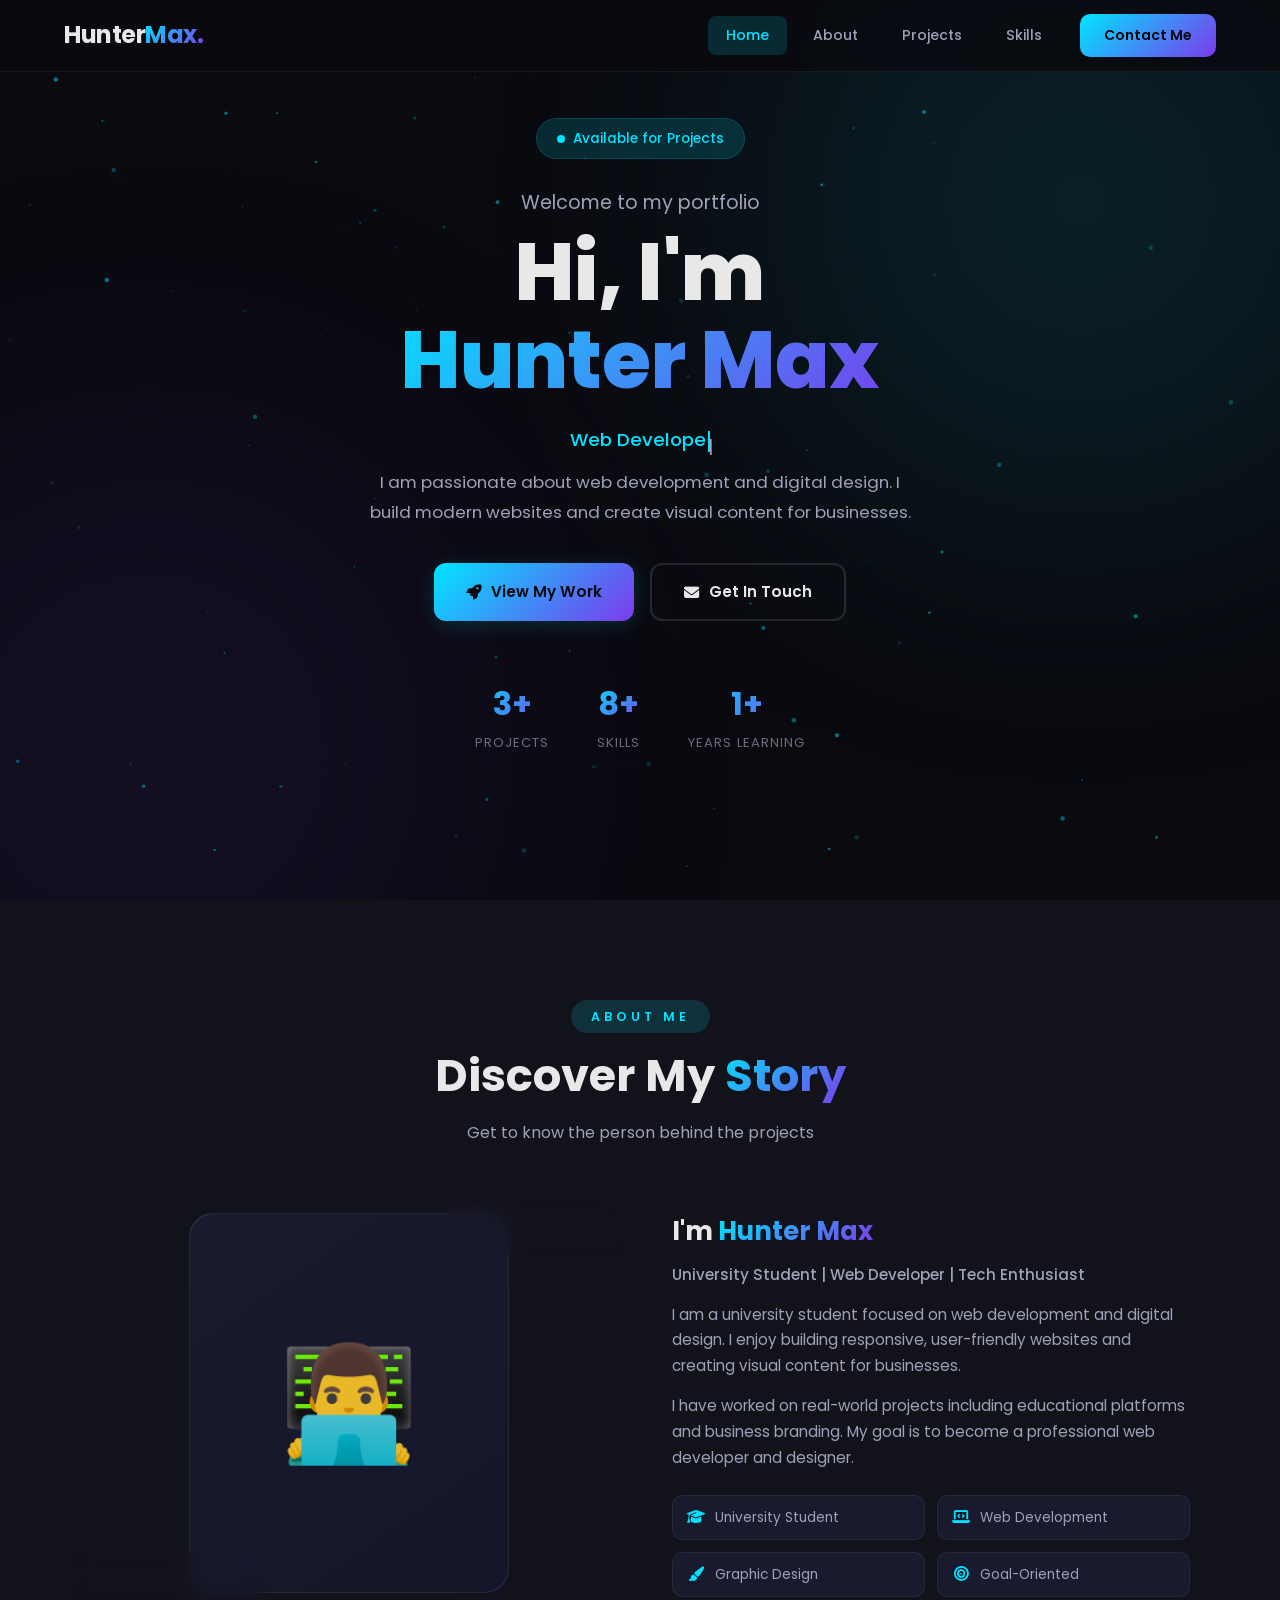
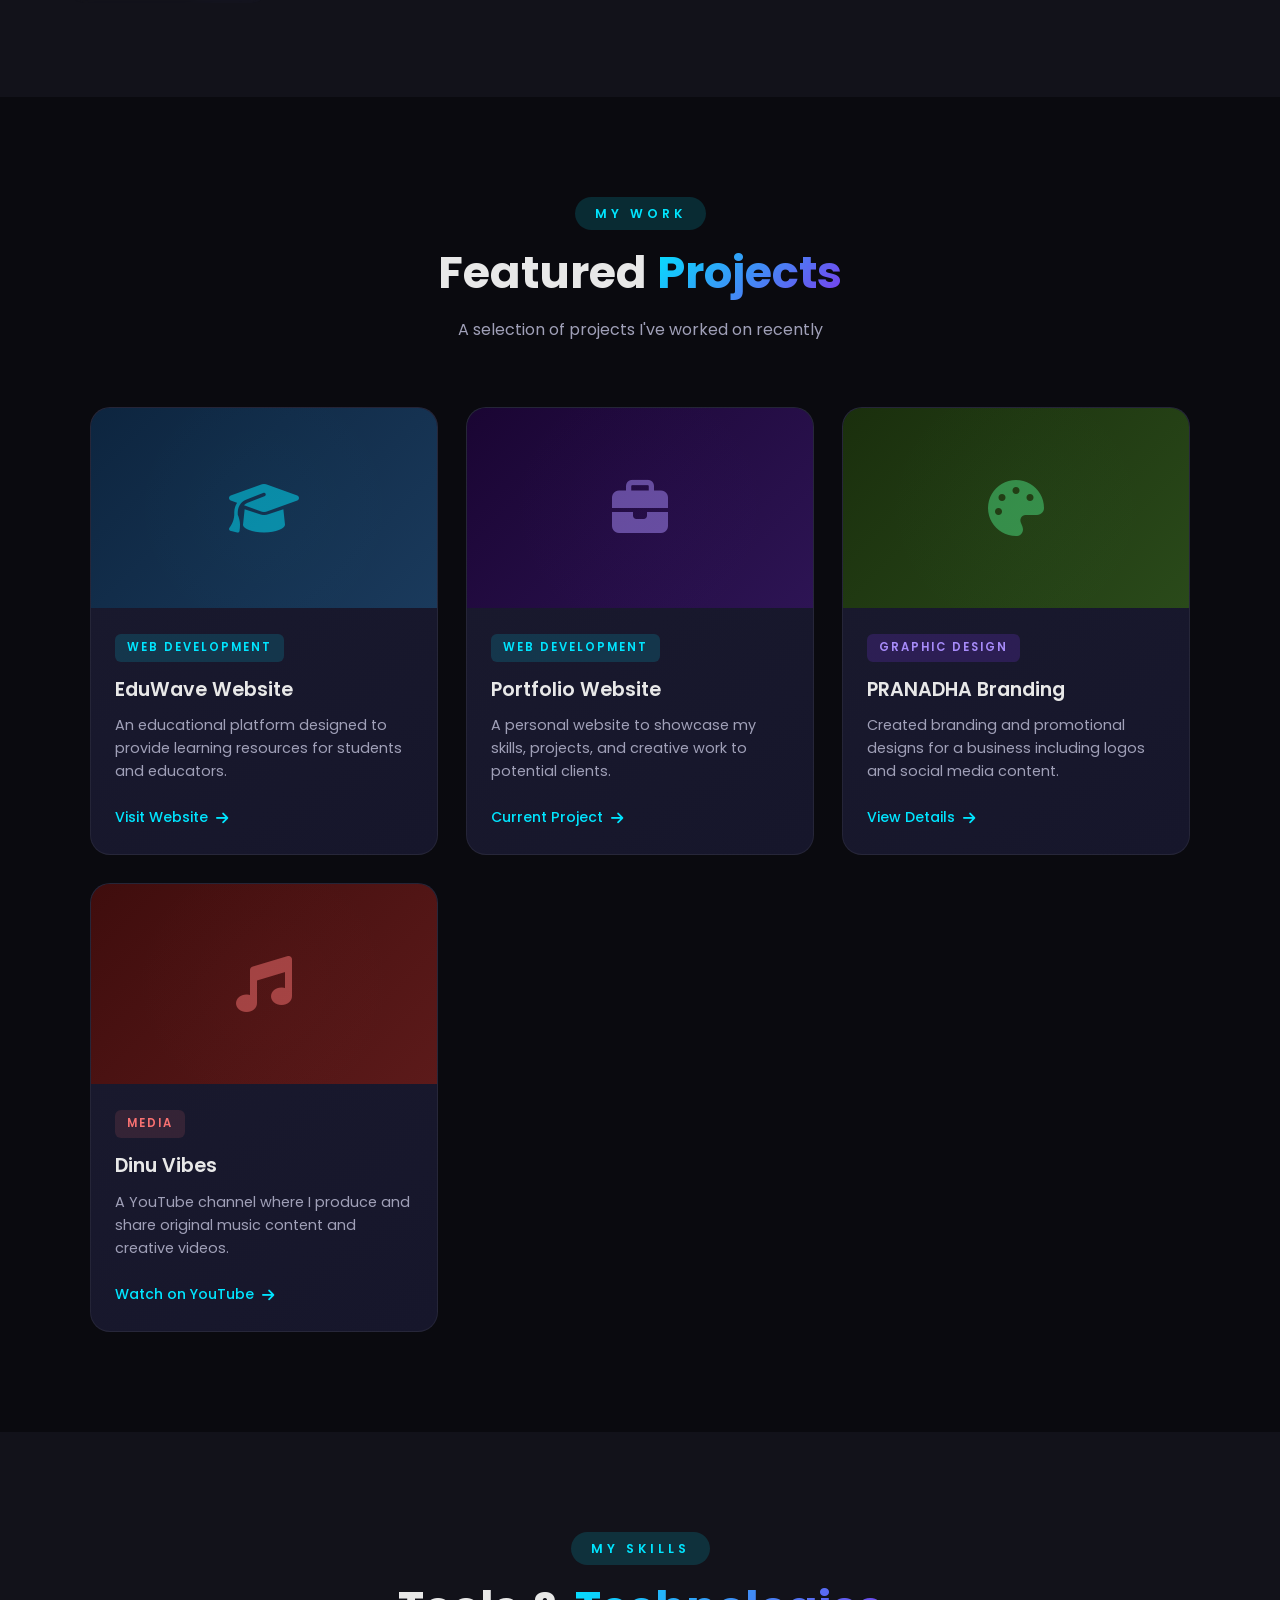
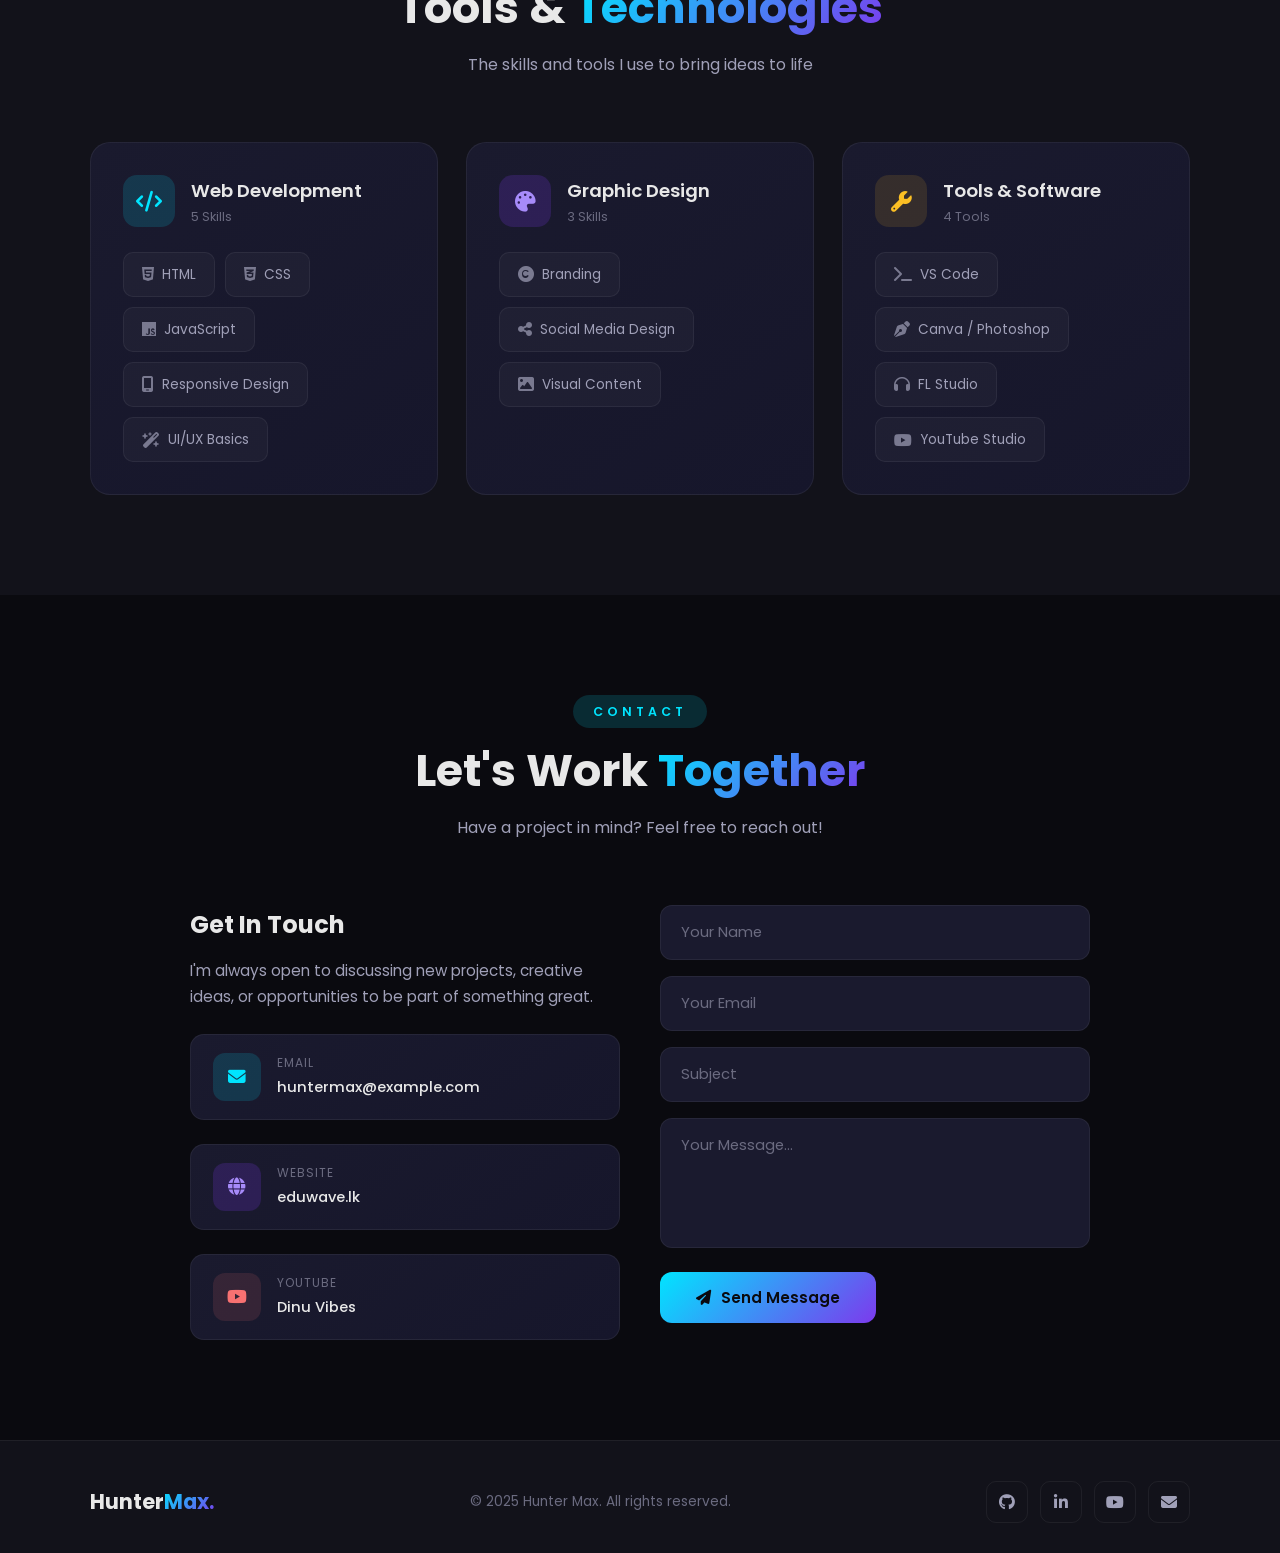
==== index.html @ 79278c3b "refactor: remove global CSS reset and legacy styles to streamline project structure" ====
<!DOCTYPE html>
<html lang="en">

<head>
  <meta charset="UTF-8" />
  <meta name="viewport" content="width=device-width, initial-scale=1.0" />
  <title>Hunter Max | Portfolio</title>
  <link href="https://fonts.googleapis.com/css2?family=Poppins:wght@300;400;500;600;700;800;900&display=swap"
    rel="stylesheet" />
  <link rel="stylesheet" href="https://cdnjs.cloudflare.com/ajax/libs/font-awesome/6.5.1/css/all.min.css" />
  <link rel="stylesheet" href="style.css" />
</head>

<body>

  <!-- Preloader -->
  <div class="preloader" id="preloader">
    <div class="preloader-inner">
      <div class="preloader-ring"></div>
      <div class="preloader-text">Loading</div>
    </div>
  </div>

  <!-- Particles Background -->
  <canvas id="particles-canvas"></canvas>

  <!-- Navbar -->
  <nav class="navbar" id="navbar">
    <a href="#home" class="nav-logo">
      <span>Hunter</span><span>Max.</span>
    </a>
    <div class="nav-links" id="navLinks">
      <a href="#home" class="active">Home</a>
      <a href="#about">About</a>
      <a href="#projects">Projects</a>
      <a href="#skills">Skills</a>
      <a href="#contact" class="nav-cta">Contact Me</a>
    </div>
    <div class="nav-toggle" id="navToggle">
      <span></span>
      <span></span>
      <span></span>
    </div>
  </nav>
  <div class="nav-overlay" id="navOverlay"></div>

  <!-- ===== HOME / HERO ===== -->
  <section class="hero" id="home">
    <div class="hero-bg-glow glow-1"></div>
    <div class="hero-bg-glow glow-2"></div>
    <div class="hero-content">
      <div class="hero-badge">
        <span class="dot"></span>
        Available for Projects
      </div>
      <p class="hero-greeting">Welcome to my portfolio</p>
      <h1 class="hero-name">
        <span class="first">Hi, I'm</span>
        <span class="last">Hunter Max</span>
      </h1>
      <p class="hero-roles">
        <span class="typed-text" id="typedText"></span><span class="cursor">|</span>
      </p>
      <p class="hero-desc">
        I am passionate about web development and digital design. I build modern websites and create visual content for
        businesses.
      </p>
      <div class="hero-buttons">
        <a href="#projects" class="btn btn-primary">
          <i class="fa-solid fa-rocket"></i> View My Work
        </a>
        <a href="#contact" class="btn btn-outline">
          <i class="fa-solid fa-envelope"></i> Get In Touch
        </a>
      </div>
      <div class="hero-stats">
        <div class="hero-stat">
          <div class="hero-stat-number" data-count="4">0</div>
          <div class="hero-stat-label">Projects</div>
        </div>
        <div class="hero-stat">
          <div class="hero-stat-number" data-count="10">0</div>
          <div class="hero-stat-label">Skills</div>
        </div>
        <div class="hero-stat">
          <div class="hero-stat-number" data-count="2">0</div>
          <div class="hero-stat-label">Years Learning</div>
        </div>
      </div>
    </div>
  </section>

  <!-- ===== ABOUT ===== -->
  <section class="about" id="about">
    <div class="section-header reveal">
      <span class="section-tag">About Me</span>
      <h2 class="section-title">Discover My <span class="highlight">Story</span></h2>
      <p class="section-desc">Get to know the person behind the projects</p>
    </div>
    <div class="about-grid">
      <div class="about-image-wrapper reveal-left">
        <div class="about-image-box">
          <div class="about-avatar">👨‍💻</div>
        </div>
        <div class="about-float-card card-1">
          <i class="fa-solid fa-code"></i>
          <span>Web Developer</span>
        </div>
        <div class="about-float-card card-2">
          <i class="fa-solid fa-palette"></i>
          <span>Graphic Designer</span>
        </div>
      </div>
      <div class="about-text reveal-right">
        <h3>I'm <span class="highlight">Hunter Max</span></h3>
        <p class="about-subtitle">University Student | Web Developer | Tech Enthusiast</p>
        <p>
          I am a university student focused on web development and digital design. I enjoy building responsive,
          user-friendly websites and creating visual content for businesses.
        </p>
        <p>
          I have worked on real-world projects including educational platforms and business branding. My goal is to
          become a professional web developer and designer.
        </p>
        <div class="about-highlights">
          <div class="about-highlight-item">
            <i class="fa-solid fa-graduation-cap"></i>
            <span>University Student</span>
          </div>
          <div class="about-highlight-item">
            <i class="fa-solid fa-laptop-code"></i>
            <span>Web Development</span>
          </div>
          <div class="about-highlight-item">
            <i class="fa-solid fa-paintbrush"></i>
            <span>Graphic Design</span>
          </div>
          <div class="about-highlight-item">
            <i class="fa-solid fa-bullseye"></i>
            <span>Goal-Oriented</span>
          </div>
        </div>
      </div>
    </div>
  </section>

  <!-- ===== PROJECTS ===== -->
  <section class="projects" id="projects">
    <div class="section-header reveal">
      <span class="section-tag">My Work</span>
      <h2 class="section-title">Featured <span class="highlight">Projects</span></h2>
      <p class="section-desc">A selection of projects I've worked on recently</p>
    </div>
    <div class="projects-grid">
      <!-- Project 1 -->
      <div class="project-card reveal-scale delay-1">
        <div class="project-card-image edu">
          <i class="fa-solid fa-graduation-cap" style="position:relative;z-index:1;color:rgba(0,229,255,0.5);"></i>
          <div class="project-icon-bg"
            style="background: radial-gradient(circle at center, rgba(0,229,255,0.2), transparent 70%);"></div>
        </div>
        <div class="project-card-body">
          <span class="project-card-tag tag-web">Web Development</span>
          <h3 class="project-card-title">EduWave Website</h3>
          <p class="project-card-desc">An educational platform designed to provide learning resources for students and
            educators.</p>
          <a href="https://eduwave.lk/" target="_blank" class="project-card-link">
            Visit Website <i class="fa-solid fa-arrow-right"></i>
          </a>
        </div>
      </div>

      <!-- Project 2 -->
      <div class="project-card reveal-scale delay-2">
        <div class="project-card-image portfolio">
          <i class="fa-solid fa-briefcase" style="position:relative;z-index:1;color:rgba(167,139,250,0.5);"></i>
          <div class="project-icon-bg"
            style="background: radial-gradient(circle at center, rgba(124,58,237,0.2), transparent 70%);"></div>
        </div>
        <div class="project-card-body">
          <span class="project-card-tag tag-web">Web Development</span>
          <h3 class="project-card-title">Portfolio Website</h3>
          <p class="project-card-desc">A personal website to showcase my skills, projects, and creative work to
            potential clients.</p>
          <span class="project-card-link">
            Current Project <i class="fa-solid fa-arrow-right"></i>
          </span>
        </div>
      </div>

      <!-- Project 3 -->
      <div class="project-card reveal-scale delay-3">
        <div class="project-card-image design">
          <i class="fa-solid fa-palette" style="position:relative;z-index:1;color:rgba(74,222,128,0.5);"></i>
          <div class="project-icon-bg"
            style="background: radial-gradient(circle at center, rgba(74,222,128,0.2), transparent 70%);"></div>
        </div>
        <div class="project-card-body">
          <span class="project-card-tag tag-design">Graphic Design</span>
          <h3 class="project-card-title">PRANADHA Branding</h3>
          <p class="project-card-desc">Created branding and promotional designs for a business including logos and
            social media content.</p>
          <span class="project-card-link">
            View Details <i class="fa-solid fa-arrow-right"></i>
          </span>
        </div>
      </div>

      <!-- Project 4 -->
      <div class="project-card reveal-scale delay-4">
        <div class="project-card-image music">
          <i class="fa-solid fa-music" style="position:relative;z-index:1;color:rgba(248,113,113,0.5);"></i>
          <div class="project-icon-bg"
            style="background: radial-gradient(circle at center, rgba(248,113,113,0.2), transparent 70%);"></div>
        </div>
        <div class="project-card-body">
          <span class="project-card-tag tag-media">Media</span>
          <h3 class="project-card-title">Dinu Vibes</h3>
          <p class="project-card-desc">A YouTube channel where I produce and share original music content and creative
            videos.</p>
          <a href="#" target="_blank" class="project-card-link">
            Watch on YouTube <i class="fa-solid fa-arrow-right"></i>
          </a>
        </div>
      </div>
    </div>
  </section>

  <!-- ===== SKILLS ===== -->
  <section class="skills" id="skills">
    <div class="section-header reveal">
      <span class="section-tag">My Skills</span>
      <h2 class="section-title">Tools & <span class="highlight">Technologies</span></h2>
      <p class="section-desc">The skills and tools I use to bring ideas to life</p>
    </div>
    <div class="skills-container">
      <div class="skills-categories">
        <!-- Web Development -->
        <div class="skill-category reveal delay-1">
          <div class="skill-category-header">
            <div class="skill-category-icon web">
              <i class="fa-solid fa-code"></i>
            </div>
            <div>
              <div class="skill-category-name">Web Development</div>
              <div class="skill-category-count">5 Skills</div>
            </div>
          </div>
          <div class="skill-tags">
            <div class="skill-tag"><i class="fa-brands fa-html5"></i> HTML</div>
            <div class="skill-tag"><i class="fa-brands fa-css3-alt"></i> CSS</div>
            <div class="skill-tag"><i class="fa-brands fa-js"></i> JavaScript</div>
            <div class="skill-tag"><i class="fa-solid fa-mobile-screen"></i> Responsive Design</div>
            <div class="skill-tag"><i class="fa-solid fa-wand-magic-sparkles"></i> UI/UX Basics</div>
          </div>
        </div>

        <!-- Graphic Design -->
        <div class="skill-category reveal delay-2">
          <div class="skill-category-header">
            <div class="skill-category-icon design-icon">
              <i class="fa-solid fa-palette"></i>
            </div>
            <div>
              <div class="skill-category-name">Graphic Design</div>
              <div class="skill-category-count">3 Skills</div>
            </div>
          </div>
          <div class="skill-tags">
            <div class="skill-tag"><i class="fa-solid fa-copyright"></i> Branding</div>
            <div class="skill-tag"><i class="fa-solid fa-share-nodes"></i> Social Media Design</div>
            <div class="skill-tag"><i class="fa-solid fa-image"></i> Visual Content</div>
          </div>
        </div>

        <!-- Tools -->
        <div class="skill-category reveal delay-3">
          <div class="skill-category-header">
            <div class="skill-category-icon tools-icon">
              <i class="fa-solid fa-wrench"></i>
            </div>
            <div>
              <div class="skill-category-name">Tools & Software</div>
              <div class="skill-category-count">4 Tools</div>
            </div>
          </div>
          <div class="skill-tags">
            <div class="skill-tag"><i class="fa-solid fa-terminal"></i> VS Code</div>
            <div class="skill-tag"><i class="fa-solid fa-pen-nib"></i> Canva / Photoshop</div>
            <div class="skill-tag"><i class="fa-solid fa-headphones"></i> FL Studio</div>
            <div class="skill-tag"><i class="fa-brands fa-youtube"></i> YouTube Studio</div>
          </div>
        </div>
      </div>
    </div>
  </section>

  <!-- ===== CONTACT ===== -->
  <section class="contact" id="contact">
    <div class="section-header reveal">
      <span class="section-tag">Contact</span>
      <h2 class="section-title">Let's Work <span class="highlight">Together</span></h2>
      <p class="section-desc">Have a project in mind? Feel free to reach out!</p>
    </div>
    <div class="contact-container">
      <div class="contact-grid">
        <div class="contact-info reveal-left">
          <div class="contact-info-text">
            <h3>Get In Touch</h3>
            <p>I'm always open to discussing new projects, creative ideas, or opportunities to be part of something
              great.</p>
          </div>
          <a href="mailto:huntermax@example.com" class="contact-card">
            <div class="contact-card-icon email-icon">
              <i class="fa-solid fa-envelope"></i>
            </div>
            <div>
              <div class="contact-card-label">Email</div>
              <div class="contact-card-value">huntermax@example.com</div>
            </div>
          </a>
          <a href="https://eduwave.lk/" target="_blank" class="contact-card">
            <div class="contact-card-icon web-icon">
              <i class="fa-solid fa-globe"></i>
            </div>
            <div>
              <div class="contact-card-label">Website</div>
              <div class="contact-card-value">eduwave.lk</div>
            </div>
          </a>
          <a href="#" target="_blank" class="contact-card">
            <div class="contact-card-icon yt-icon">
              <i class="fa-brands fa-youtube"></i>
            </div>
            <div>
              <div class="contact-card-label">YouTube</div>
              <div class="contact-card-value">Dinu Vibes</div>
            </div>
          </a>
        </div>
        <div class="contact-form reveal-right">
          <div class="form-group">
            <input type="text" placeholder="Your Name" required />
          </div>
          <div class="form-group">
            <input type="email" placeholder="Your Email" required />
          </div>
          <div class="form-group">
            <input type="text" placeholder="Subject" />
          </div>
          <div class="form-group">
            <textarea placeholder="Your Message..."></textarea>
          </div>
          <button class="btn-submit" type="button" id="sendBtn">
            <i class="fa-solid fa-paper-plane"></i> Send Message
          </button>
        </div>
      </div>
    </div>
  </section>

  <!-- ===== FOOTER ===== -->
  <footer class="footer">
    <div class="footer-content">
      <div class="footer-logo">
        Hunter<span class="highlight">Max.</span>
      </div>
      <p class="footer-copy">&copy; 2025 Hunter Max. All rights reserved.</p>
      <div class="footer-socials">
        <a href="#" aria-label="GitHub"><i class="fa-brands fa-github"></i></a>
        <a href="#" aria-label="LinkedIn"><i class="fa-brands fa-linkedin-in"></i></a>
        <a href="#" aria-label="YouTube"><i class="fa-brands fa-youtube"></i></a>
        <a href="mailto:huntermax@example.com" aria-label="Email"><i class="fa-solid fa-envelope"></i></a>
      </div>
    </div>
  </footer>

  <!-- Back to Top -->
  <button class="back-to-top" id="backToTop" aria-label="Back to top">
    <i class="fa-solid fa-arrow-up"></i>
  </button>

  <!-- ===== JAVASCRIPT ===== -->
  <script src="script.js"></script>
</body>

</html>
---- style.css ----
/* ===== CSS RESET & VARIABLES ===== */
 *,
 *::before,
 *::after {
     margin: 0;
     padding: 0;
     box-sizing: border-box;
 }

 :root {
     --bg-primary: #0a0a0f;
     --bg-secondary: #12121a;
     --bg-card: #1a1a2e;
     --bg-card-hover: #22223a;
     --accent: #00e5ff;
     --accent-dark: #00b8d4;
     --accent-glow: rgba(0, 229, 255, 0.15);
     --accent-glow-strong: rgba(0, 229, 255, 0.35);
     --purple: #7c3aed;
     --purple-glow: rgba(124, 58, 237, 0.2);
     --text-primary: #e8e8e8;
     --text-secondary: #a0a0b8;
     --text-muted: #6b6b80;
     --border: rgba(255, 255, 255, 0.06);
     --nav-bg: rgba(10, 10, 15, 0.85);
     --gradient-accent: linear-gradient(135deg, #00e5ff, #7c3aed);
     --gradient-card: linear-gradient(145deg, #1a1a2e, #16162b);
     --transition-fast: 0.2s ease;
     --transition-medium: 0.4s cubic-bezier(0.25, 0.46, 0.45, 0.94);
     --transition-slow: 0.6s cubic-bezier(0.16, 1, 0.3, 1);
 }

 html {
     scroll-behavior: smooth;
     scroll-padding-top: 80px;
 }

 body {
     font-family: 'Poppins', sans-serif;
     background: var(--bg-primary);
     color: var(--text-primary);
     line-height: 1.7;
     overflow-x: hidden;
     -webkit-font-smoothing: antialiased;
 }

 ::selection {
     background: var(--accent);
     color: var(--bg-primary);
 }

 ::-webkit-scrollbar {
     width: 8px;
 }

 ::-webkit-scrollbar-track {
     background: var(--bg-primary);
 }

 ::-webkit-scrollbar-thumb {
     background: var(--bg-card);
     border-radius: 10px;
 }

 ::-webkit-scrollbar-thumb:hover {
     background: var(--accent-dark);
 }

 a {
     text-decoration: none;
     color: inherit;
 }

 ul {
     list-style: none;
 }

 /* ===== ANIMATED BACKGROUND PARTICLES ===== */
 #particles-canvas {
     position: fixed;
     top: 0;
     left: 0;
     width: 100%;
     height: 100%;
     z-index: 0;
     pointer-events: none;
 }

 /* ===== PRELOADER ===== */
 .preloader {
     position: fixed;
     inset: 0;
     background: var(--bg-primary);
     display: flex;
     align-items: center;
     justify-content: center;
     z-index: 10000;
     transition: opacity 0.6s ease, visibility 0.6s ease;
 }

 .preloader.hidden {
     opacity: 0;
     visibility: hidden;
 }

 .preloader-inner {
     text-align: center;
 }

 .preloader-ring {
     width: 60px;
     height: 60px;
     border: 3px solid var(--border);
     border-top-color: var(--accent);
     border-radius: 50%;
     animation: spin 0.8s linear infinite;
     margin: 0 auto 20px;
 }

 .preloader-text {
     font-size: 1.1rem;
     font-weight: 500;
     background: var(--gradient-accent);
     -webkit-background-clip: text;
     -webkit-text-fill-color: transparent;
     background-clip: text;
     letter-spacing: 3px;
     text-transform: uppercase;
 }

 @keyframes spin {
     to {
         transform: rotate(360deg);
     }
 }

 /* ===== NAVBAR ===== */
 .navbar {
     position: fixed;
     top: 0;
     left: 0;
     right: 0;
     z-index: 1000;
     padding: 0 5%;
     height: 72px;
     display: flex;
     align-items: center;
     justify-content: space-between;
     background: var(--nav-bg);
     backdrop-filter: blur(20px) saturate(180%);
     -webkit-backdrop-filter: blur(20px) saturate(180%);
     border-bottom: 1px solid var(--border);
     transition: var(--transition-medium);
 }

 .navbar.scrolled {
     height: 64px;
     box-shadow: 0 4px 30px rgba(0, 0, 0, 0.3);
 }

 .nav-logo {
     font-size: 1.5rem;
     font-weight: 700;
     letter-spacing: -0.5px;
     position: relative;
     z-index: 1001;
 }

 .nav-logo span:first-child {
     color: var(--text-primary);
 }

 .nav-logo span:last-child {
     background: var(--gradient-accent);
     -webkit-background-clip: text;
     -webkit-text-fill-color: transparent;
     background-clip: text;
 }

 .nav-links {
     display: flex;
     align-items: center;
     gap: 8px;
 }

 .nav-links a {
     padding: 8px 18px;
     font-size: 0.88rem;
     font-weight: 500;
     color: var(--text-secondary);
     border-radius: 8px;
     transition: var(--transition-fast);
     position: relative;
 }

 .nav-links a:hover,
 .nav-links a.active {
     color: var(--accent);
     background: var(--accent-glow);
 }

 .nav-cta {
     margin-left: 12px;
     padding: 10px 24px !important;
     background: var(--gradient-accent) !important;
     color: var(--bg-primary) !important;
     font-weight: 600 !important;
     border-radius: 10px !important;
     transition: transform var(--transition-fast), box-shadow var(--transition-fast) !important;
 }

 .nav-cta:hover {
     transform: translateY(-2px) !important;
     box-shadow: 0 8px 25px var(--accent-glow-strong) !important;
     background: var(--gradient-accent) !important;
 }

 /* Mobile Menu Toggle */
 .nav-toggle {
     display: none;
     flex-direction: column;
     gap: 5px;
     cursor: pointer;
     z-index: 1001;
     padding: 5px;
 }

 .nav-toggle span {
     width: 26px;
     height: 2.5px;
     background: var(--text-primary);
     border-radius: 5px;
     transition: var(--transition-medium);
     transform-origin: center;
 }

 .nav-toggle.active span:nth-child(1) {
     transform: rotate(45deg) translate(5px, 5px);
 }

 .nav-toggle.active span:nth-child(2) {
     opacity: 0;
     transform: scaleX(0);
 }

 .nav-toggle.active span:nth-child(3) {
     transform: rotate(-45deg) translate(5px, -5px);
 }

 /* ===== SECTION COMMON ===== */
 section {
     position: relative;
     z-index: 1;
     padding: 100px 5%;
 }

 .section-header {
     text-align: center;
     margin-bottom: 64px;
 }

 .section-tag {
     display: inline-block;
     font-size: 0.78rem;
     font-weight: 600;
     text-transform: uppercase;
     letter-spacing: 4px;
     color: var(--accent);
     background: var(--accent-glow);
     padding: 6px 20px;
     border-radius: 30px;
     margin-bottom: 16px;
 }

 .section-title {
     font-size: clamp(2rem, 4vw, 2.8rem);
     font-weight: 700;
     margin-bottom: 16px;
     line-height: 1.2;
 }

 .section-title .highlight {
     background: var(--gradient-accent);
     -webkit-background-clip: text;
     -webkit-text-fill-color: transparent;
     background-clip: text;
 }

 .section-desc {
     color: var(--text-secondary);
     max-width: 550px;
     margin: 0 auto;
     font-size: 1rem;
 }

 /* ===== SCROLL ANIMATIONS ===== */
 .reveal {
     opacity: 0;
     transform: translateY(40px);
     transition: opacity 0.7s cubic-bezier(0.16, 1, 0.3, 1),
         transform 0.7s cubic-bezier(0.16, 1, 0.3, 1);
 }

 .reveal.visible {
     opacity: 1;
     transform: translateY(0);
 }

 .reveal-left {
     opacity: 0;
     transform: translateX(-50px);
     transition: opacity 0.7s cubic-bezier(0.16, 1, 0.3, 1),
         transform 0.7s cubic-bezier(0.16, 1, 0.3, 1);
 }

 .reveal-left.visible {
     opacity: 1;
     transform: translateX(0);
 }

 .reveal-right {
     opacity: 0;
     transform: translateX(50px);
     transition: opacity 0.7s cubic-bezier(0.16, 1, 0.3, 1),
         transform 0.7s cubic-bezier(0.16, 1, 0.3, 1);
 }

 .reveal-right.visible {
     opacity: 1;
     transform: translateX(0);
 }

 .reveal-scale {
     opacity: 0;
     transform: scale(0.9);
     transition: opacity 0.6s ease, transform 0.6s ease;
 }

 .reveal-scale.visible {
     opacity: 1;
     transform: scale(1);
 }

 /* Stagger delays */
 .delay-1 {
     transition-delay: 0.1s;
 }

 .delay-2 {
     transition-delay: 0.2s;
 }

 .delay-3 {
     transition-delay: 0.3s;
 }

 .delay-4 {
     transition-delay: 0.4s;
 }

 .delay-5 {
     transition-delay: 0.5s;
 }

 /* ===== HOME / HERO ===== */
 .hero {
     min-height: 100vh;
     display: flex;
     align-items: center;
     justify-content: center;
     padding-top: 72px;
     position: relative;
     overflow: hidden;
 }

 .hero-bg-glow {
     position: absolute;
     width: 600px;
     height: 600px;
     border-radius: 50%;
     filter: blur(150px);
     opacity: 0.12;
     pointer-events: none;
 }

 .hero-bg-glow.glow-1 {
     top: -100px;
     right: -100px;
     background: var(--accent);
 }

 .hero-bg-glow.glow-2 {
     bottom: -150px;
     left: -150px;
     background: var(--purple);
 }

 .hero-content {
     text-align: center;
     max-width: 800px;
     position: relative;
     z-index: 2;
 }

 .hero-badge {
     display: inline-flex;
     align-items: center;
     gap: 8px;
     padding: 8px 20px;
     background: var(--accent-glow);
     border: 1px solid rgba(0, 229, 255, 0.15);
     border-radius: 50px;
     font-size: 0.85rem;
     color: var(--accent);
     font-weight: 500;
     margin-bottom: 28px;
     animation: fadeInDown 0.8s ease forwards;
 }

 .hero-badge .dot {
     width: 8px;
     height: 8px;
     background: var(--accent);
     border-radius: 50%;
     animation: pulse-dot 2s ease-in-out infinite;
 }

 @keyframes pulse-dot {

     0%,
     100% {
         opacity: 1;
         transform: scale(1);
     }

     50% {
         opacity: 0.5;
         transform: scale(1.3);
     }
 }

 @keyframes fadeInDown {
     from {
         opacity: 0;
         transform: translateY(-20px);
     }

     to {
         opacity: 1;
         transform: translateY(0);
     }
 }

 .hero-greeting {
     font-size: clamp(1rem, 2vw, 1.2rem);
     color: var(--text-secondary);
     font-weight: 400;
     margin-bottom: 8px;
     animation: fadeIn 0.8s ease 0.2s forwards;
     opacity: 0;
 }

 .hero-name {
     font-size: clamp(2.8rem, 7vw, 5rem);
     font-weight: 800;
     line-height: 1.1;
     margin-bottom: 20px;
     animation: fadeIn 0.8s ease 0.4s forwards;
     opacity: 0;
 }

 .hero-name .first {
     display: block;
     color: var(--text-primary);
 }

 .hero-name .last {
     display: block;
     background: var(--gradient-accent);
     -webkit-background-clip: text;
     -webkit-text-fill-color: transparent;
     background-clip: text;
 }

 @keyframes fadeIn {
     from {
         opacity: 0;
         transform: translateY(15px);
     }

     to {
         opacity: 1;
         transform: translateY(0);
     }
 }

 /* Typing effect */
 .hero-roles {
     font-size: clamp(0.95rem, 2vw, 1.15rem);
     color: var(--text-secondary);
     margin-bottom: 12px;
     min-height: 30px;
     animation: fadeIn 0.8s ease 0.6s forwards;
     opacity: 0;
 }

 .hero-roles .typed-text {
     color: var(--accent);
     font-weight: 500;
 }

 .hero-roles .cursor {
     display: inline-block;
     width: 2px;
     height: 1.1em;
     background: var(--accent);
     margin-left: 2px;
     vertical-align: text-bottom;
     animation: blink 0.7s step-end infinite;
 }

 @keyframes blink {
     50% {
         opacity: 0;
     }
 }

 .hero-desc {
     font-size: clamp(0.95rem, 1.5vw, 1.05rem);
     color: var(--text-secondary);
     max-width: 560px;
     margin: 0 auto 36px;
     line-height: 1.8;
     animation: fadeIn 0.8s ease 0.8s forwards;
     opacity: 0;
 }

 .hero-buttons {
     display: flex;
     gap: 16px;
     justify-content: center;
     flex-wrap: wrap;
     animation: fadeIn 0.8s ease 1s forwards;
     opacity: 0;
 }

 .btn {
     display: inline-flex;
     align-items: center;
     gap: 10px;
     padding: 14px 32px;
     border-radius: 12px;
     font-size: 0.95rem;
     font-weight: 600;
     font-family: 'Poppins', sans-serif;
     cursor: pointer;
     border: none;
     transition: transform var(--transition-fast), box-shadow var(--transition-fast);
 }

 .btn:hover {
     transform: translateY(-3px);
 }

 .btn-primary {
     background: var(--gradient-accent);
     color: var(--bg-primary);
     box-shadow: 0 4px 20px var(--accent-glow);
 }

 .btn-primary:hover {
     box-shadow: 0 8px 35px var(--accent-glow-strong);
 }

 .btn-outline {
     background: transparent;
     color: var(--text-primary);
     border: 2px solid rgba(255, 255, 255, 0.12);
 }

 .btn-outline:hover {
     border-color: var(--accent);
     color: var(--accent);
     box-shadow: 0 4px 20px var(--accent-glow);
 }

 .hero-stats {
     display: flex;
     justify-content: center;
     gap: 48px;
     margin-top: 56px;
     animation: fadeIn 0.8s ease 1.2s forwards;
     opacity: 0;
 }

 .hero-stat {
     text-align: center;
 }

 .hero-stat-number {
     font-size: 2rem;
     font-weight: 700;
     background: var(--gradient-accent);
     -webkit-background-clip: text;
     -webkit-text-fill-color: transparent;
     background-clip: text;
 }

 .hero-stat-label {
     font-size: 0.82rem;
     color: var(--text-muted);
     font-weight: 400;
     text-transform: uppercase;
     letter-spacing: 1px;
 }

 /* ===== ABOUT ===== */
 .about {
     background: var(--bg-secondary);
 }

 .about-grid {
     display: grid;
     grid-template-columns: 1fr 1fr;
     gap: 64px;
     align-items: center;
     max-width: 1100px;
     margin: 0 auto;
 }

 .about-image-wrapper {
     position: relative;
     display: flex;
     justify-content: center;
 }

 .about-image-box {
     width: 320px;
     height: 380px;
     border-radius: 24px;
     background: var(--gradient-card);
     border: 1px solid var(--border);
     display: flex;
     align-items: center;
     justify-content: center;
     position: relative;
     overflow: hidden;
 }

 .about-image-box::before {
     content: '';
     position: absolute;
     inset: -2px;
     border-radius: 26px;
     padding: 2px;
     background: var(--gradient-accent);
     -webkit-mask: linear-gradient(#fff 0 0) content-box, linear-gradient(#fff 0 0);
     -webkit-mask-composite: xor;
     mask-composite: exclude;
     opacity: 0.3;
 }

 .about-avatar {
     font-size: 7rem;
     opacity: 0.9;
 }

 .about-float-card {
     position: absolute;
     background: var(--bg-card);
     border: 1px solid var(--border);
     border-radius: 14px;
     padding: 14px 20px;
     display: flex;
     align-items: center;
     gap: 12px;
     font-size: 0.85rem;
     font-weight: 500;
     box-shadow: 0 10px 30px rgba(0, 0, 0, 0.3);
     backdrop-filter: blur(10px);
 }

 .about-float-card i {
     font-size: 1.2rem;
     color: var(--accent);
 }

 .about-float-card.card-1 {
     top: -10px;
     right: -20px;
     animation: float 4s ease-in-out infinite;
 }

 .about-float-card.card-2 {
     bottom: -10px;
     left: -20px;
     animation: float 4s ease-in-out infinite 1s;
 }

 @keyframes float {

     0%,
     100% {
         transform: translateY(0);
     }

     50% {
         transform: translateY(-10px);
     }
 }

 .about-text h3 {
     font-size: 1.6rem;
     font-weight: 700;
     margin-bottom: 8px;
 }

 .about-text h3 .highlight {
     background: var(--gradient-accent);
     -webkit-background-clip: text;
     -webkit-text-fill-color: transparent;
     background-clip: text;
 }

 .about-subtitle {
     color: var(--accent);
     font-size: 0.9rem;
     font-weight: 500;
     margin-bottom: 20px;
 }

 .about-text p {
     color: var(--text-secondary);
     margin-bottom: 14px;
     font-size: 0.95rem;
 }

 .about-highlights {
     display: grid;
     grid-template-columns: 1fr 1fr;
     gap: 12px;
     margin-top: 24px;
 }

 .about-highlight-item {
     display: flex;
     align-items: center;
     gap: 10px;
     padding: 10px 14px;
     background: var(--bg-card);
     border-radius: 10px;
     border: 1px solid var(--border);
     font-size: 0.85rem;
     color: var(--text-secondary);
     transition: var(--transition-fast);
 }

 .about-highlight-item:hover {
     border-color: var(--accent);
     color: var(--accent);
     background: var(--accent-glow);
 }

 .about-highlight-item i {
     color: var(--accent);
     font-size: 0.9rem;
     width: 18px;
     text-align: center;
 }

 /* ===== PROJECTS ===== */
 .projects {
     background: var(--bg-primary);
 }

 .projects-grid {
     display: grid;
     grid-template-columns: repeat(auto-fit, minmax(300px, 1fr));
     gap: 28px;
     max-width: 1100px;
     margin: 0 auto;
 }

 .project-card {
     background: var(--gradient-card);
     border: 1px solid var(--border);
     border-radius: 20px;
     overflow: hidden;
     transition: transform var(--transition-medium), box-shadow var(--transition-medium), border-color var(--transition-medium);
     position: relative;
 }

 .project-card:hover {
     transform: translateY(-8px);
     box-shadow: 0 20px 60px rgba(0, 0, 0, 0.4);
     border-color: rgba(0, 229, 255, 0.2);
 }

 .project-card-image {
     height: 200px;
     position: relative;
     overflow: hidden;
     display: flex;
     align-items: center;
     justify-content: center;
     font-size: 3.5rem;
 }

 .project-card-image .project-icon-bg {
     position: absolute;
     inset: 0;
     opacity: 0.08;
     transition: opacity var(--transition-medium);
 }

 .project-card:hover .project-icon-bg {
     opacity: 0.15;
 }

 .project-card-image.edu {
     background: linear-gradient(135deg, #0d253f, #1a3a5c);
 }

 .project-card-image.portfolio {
     background: linear-gradient(135deg, #1a0533, #2d1454);
 }

 .project-card-image.design {
     background: linear-gradient(135deg, #1a2f0d, #2a4a1a);
 }

 .project-card-image.music {
     background: linear-gradient(135deg, #3f0d0d, #5c1a1a);
 }

 .project-card-body {
     padding: 24px;
 }

 .project-card-tag {
     display: inline-block;
     font-size: 0.72rem;
     font-weight: 600;
     text-transform: uppercase;
     letter-spacing: 2px;
     padding: 4px 12px;
     border-radius: 6px;
     margin-bottom: 12px;
 }

 .tag-web {
     color: var(--accent);
     background: var(--accent-glow);
 }

 .tag-design {
     color: #a78bfa;
     background: var(--purple-glow);
 }

 .tag-media {
     color: #f87171;
     background: rgba(248, 113, 113, 0.12);
 }

 .project-card-title {
     font-size: 1.2rem;
     font-weight: 600;
     margin-bottom: 8px;
     transition: color var(--transition-fast);
 }

 .project-card:hover .project-card-title {
     color: var(--accent);
 }

 .project-card-desc {
     color: var(--text-secondary);
     font-size: 0.9rem;
     margin-bottom: 20px;
     line-height: 1.6;
 }

 .project-card-link {
     display: inline-flex;
     align-items: center;
     gap: 8px;
     color: var(--accent);
     font-size: 0.88rem;
     font-weight: 500;
     transition: gap var(--transition-fast);
 }

 .project-card-link:hover {
     gap: 14px;
 }

 /* ===== SKILLS ===== */
 .skills {
     background: var(--bg-secondary);
 }

 .skills-container {
     max-width: 1100px;
     margin: 0 auto;
 }

 .skills-categories {
     display: grid;
     grid-template-columns: repeat(auto-fit, minmax(320px, 1fr));
     gap: 28px;
 }

 .skill-category {
     background: var(--gradient-card);
     border: 1px solid var(--border);
     border-radius: 20px;
     padding: 32px;
     transition: transform var(--transition-medium), box-shadow var(--transition-medium), border-color var(--transition-medium);
 }

 .skill-category:hover {
     transform: translateY(-5px);
     box-shadow: 0 15px 40px rgba(0, 0, 0, 0.3);
     border-color: rgba(0, 229, 255, 0.15);
 }

 .skill-category-header {
     display: flex;
     align-items: center;
     gap: 16px;
     margin-bottom: 24px;
 }

 .skill-category-icon {
     width: 52px;
     height: 52px;
     border-radius: 14px;
     display: flex;
     align-items: center;
     justify-content: center;
     font-size: 1.3rem;
 }

 .skill-category-icon.web {
     background: var(--accent-glow);
     color: var(--accent);
 }

 .skill-category-icon.design-icon {
     background: var(--purple-glow);
     color: #a78bfa;
 }

 .skill-category-icon.tools-icon {
     background: rgba(251, 191, 36, 0.12);
     color: #fbbf24;
 }

 .skill-category-name {
     font-size: 1.15rem;
     font-weight: 600;
 }

 .skill-category-count {
     font-size: 0.78rem;
     color: var(--text-muted);
     font-weight: 400;
 }

 .skill-tags {
     display: flex;
     flex-wrap: wrap;
     gap: 10px;
 }

 .skill-tag {
     display: flex;
     align-items: center;
     gap: 8px;
     padding: 10px 18px;
     background: rgba(255, 255, 255, 0.03);
     border: 1px solid var(--border);
     border-radius: 10px;
     font-size: 0.85rem;
     color: var(--text-secondary);
     transition: var(--transition-fast);
     cursor: default;
 }

 .skill-tag:hover {
     border-color: var(--accent);
     color: var(--accent);
     background: var(--accent-glow);
     transform: translateY(-2px);
 }

 .skill-tag i {
     font-size: 1rem;
     opacity: 0.7;
 }

 /* ===== CONTACT ===== */
 .contact {
     background: var(--bg-primary);
 }

 .contact-container {
     max-width: 900px;
     margin: 0 auto;
 }

 .contact-grid {
     display: grid;
     grid-template-columns: 1fr 1fr;
     gap: 40px;
 }

 .contact-info {
     display: flex;
     flex-direction: column;
     gap: 24px;
 }

 .contact-info-text h3 {
     font-size: 1.5rem;
     font-weight: 700;
     margin-bottom: 12px;
 }

 .contact-info-text p {
     color: var(--text-secondary);
     font-size: 0.95rem;
     line-height: 1.7;
 }

 .contact-card {
     display: flex;
     align-items: center;
     gap: 16px;
     padding: 18px 22px;
     background: var(--gradient-card);
     border: 1px solid var(--border);
     border-radius: 14px;
     transition: var(--transition-fast);
 }

 .contact-card:hover {
     border-color: var(--accent);
     transform: translateX(5px);
 }

 .contact-card-icon {
     width: 48px;
     height: 48px;
     border-radius: 12px;
     display: flex;
     align-items: center;
     justify-content: center;
     font-size: 1.1rem;
     flex-shrink: 0;
 }

 .contact-card-icon.email-icon {
     background: var(--accent-glow);
     color: var(--accent);
 }

 .contact-card-icon.web-icon {
     background: var(--purple-glow);
     color: #a78bfa;
 }

 .contact-card-icon.yt-icon {
     background: rgba(248, 113, 113, 0.12);
     color: #f87171;
 }

 .contact-card-label {
     font-size: 0.75rem;
     color: var(--text-muted);
     text-transform: uppercase;
     letter-spacing: 1px;
     margin-bottom: 2px;
 }

 .contact-card-value {
     font-size: 0.92rem;
     font-weight: 500;
     color: var(--text-primary);
 }

 /* Contact Form */
 .contact-form {
     display: flex;
     flex-direction: column;
     gap: 16px;
 }

 .form-group {
     position: relative;
 }

 .form-group input,
 .form-group textarea {
     width: 100%;
     padding: 16px 20px;
     background: var(--bg-card);
     border: 1px solid var(--border);
     border-radius: 12px;
     color: var(--text-primary);
     font-family: 'Poppins', sans-serif;
     font-size: 0.92rem;
     outline: none;
     transition: var(--transition-fast);
     resize: none;
 }

 .form-group input:focus,
 .form-group textarea:focus {
     border-color: var(--accent);
     box-shadow: 0 0 0 3px var(--accent-glow);
 }

 .form-group input::placeholder,
 .form-group textarea::placeholder {
     color: var(--text-muted);
 }

 .form-group textarea {
     height: 130px;
 }

 .btn-submit {
     align-self: flex-start;
     padding: 14px 36px;
     background: var(--gradient-accent);
     color: var(--bg-primary);
     border: none;
     border-radius: 12px;
     font-size: 0.95rem;
     font-weight: 600;
     font-family: 'Poppins', sans-serif;
     cursor: pointer;
     transition: transform var(--transition-fast), box-shadow var(--transition-fast);
     display: flex;
     align-items: center;
     gap: 10px;
 }

 .btn-submit:hover {
     transform: translateY(-3px);
     box-shadow: 0 8px 30px var(--accent-glow-strong);
 }

 /* ===== FOOTER ===== */
 .footer {
     position: relative;
     z-index: 1;
     padding: 40px 5% 30px;
     border-top: 1px solid var(--border);
     background: var(--bg-secondary);
 }

 .footer-content {
     max-width: 1100px;
     margin: 0 auto;
     display: flex;
     align-items: center;
     justify-content: space-between;
     flex-wrap: wrap;
     gap: 20px;
 }

 .footer-logo {
     font-size: 1.3rem;
     font-weight: 700;
 }

 .footer-logo .highlight {
     background: var(--gradient-accent);
     -webkit-background-clip: text;
     -webkit-text-fill-color: transparent;
     background-clip: text;
 }

 .footer-copy {
     color: var(--text-muted);
     font-size: 0.85rem;
 }

 .footer-socials {
     display: flex;
     gap: 12px;
 }

 .footer-socials a {
     width: 42px;
     height: 42px;
     border-radius: 10px;
     border: 1px solid var(--border);
     display: flex;
     align-items: center;
     justify-content: center;
     color: var(--text-secondary);
     font-size: 1rem;
     transition: var(--transition-fast);
 }

 .footer-socials a:hover {
     border-color: var(--accent);
     color: var(--accent);
     background: var(--accent-glow);
     transform: translateY(-3px);
 }

 /* ===== BACK TO TOP ===== */
 .back-to-top {
     position: fixed;
     bottom: 30px;
     right: 30px;
     width: 48px;
     height: 48px;
     border-radius: 14px;
     background: var(--gradient-accent);
     color: var(--bg-primary);
     border: none;
     font-size: 1.1rem;
     cursor: pointer;
     z-index: 999;
     display: flex;
     align-items: center;
     justify-content: center;
     opacity: 0;
     visibility: hidden;
     transform: translateY(20px);
     transition: var(--transition-medium);
     box-shadow: 0 4px 20px var(--accent-glow);
 }

 .back-to-top.visible {
     opacity: 1;
     visibility: visible;
     transform: translateY(0);
 }

 .back-to-top:hover {
     transform: translateY(-3px);
     box-shadow: 0 8px 30px var(--accent-glow-strong);
 }

 /* ===== RESPONSIVE ===== */
 @media (max-width: 900px) {
     .about-grid {
         grid-template-columns: 1fr;
         gap: 40px;
         text-align: center;
     }

     .about-image-wrapper {
         order: -1;
     }

     .about-highlights {
         grid-template-columns: 1fr 1fr;
     }

     .contact-grid {
         grid-template-columns: 1fr;
     }
 }

 @media (max-width: 768px) {
     section {
         padding: 80px 6%;
     }

     .nav-links {
         position: fixed;
         top: 0;
         right: -100%;
         width: 280px;
         height: 100vh;
         background: var(--bg-secondary);
         flex-direction: column;
         justify-content: center;
         gap: 8px;
         padding: 30px;
         border-left: 1px solid var(--border);
         transition: right var(--transition-medium);
         box-shadow: -10px 0 30px rgba(0, 0, 0, 0.3);
     }

     .nav-links.open {
         right: 0;
     }

     .nav-links a {
         font-size: 1rem;
         padding: 14px 20px;
         width: 100%;
         border-radius: 10px;
     }

     .nav-cta {
         margin-left: 0 !important;
         text-align: center;
         justify-content: center;
     }

     .nav-toggle {
         display: flex;
     }

     .hero-stats {
         gap: 28px;
     }

     .hero-stat-number {
         font-size: 1.6rem;
     }

     .about-image-box {
         width: 260px;
         height: 320px;
     }

     .about-highlights {
         grid-template-columns: 1fr;
     }

     .projects-grid {
         grid-template-columns: 1fr;
     }

     .skills-categories {
         grid-template-columns: 1fr;
     }

     .footer-content {
         flex-direction: column;
         text-align: center;
     }
 }

 @media (max-width: 480px) {
     .hero-name {
         font-size: 2.5rem;
     }

     .hero-stats {
         flex-direction: column;
         gap: 16px;
     }

     .hero-buttons {
         flex-direction: column;
         align-items: center;
     }

     .btn {
         width: 100%;
         justify-content: center;
         max-width: 260px;
     }
 }

 /* Mobile overlay */
 .nav-overlay {
     position: fixed;
     inset: 0;
     background: rgba(0, 0, 0, 0.5);
     z-index: 998;
     opacity: 0;
     visibility: hidden;
     transition: var(--transition-medium);
 }

 .nav-overlay.active {
     opacity: 1;
     visibility: visible;
 }
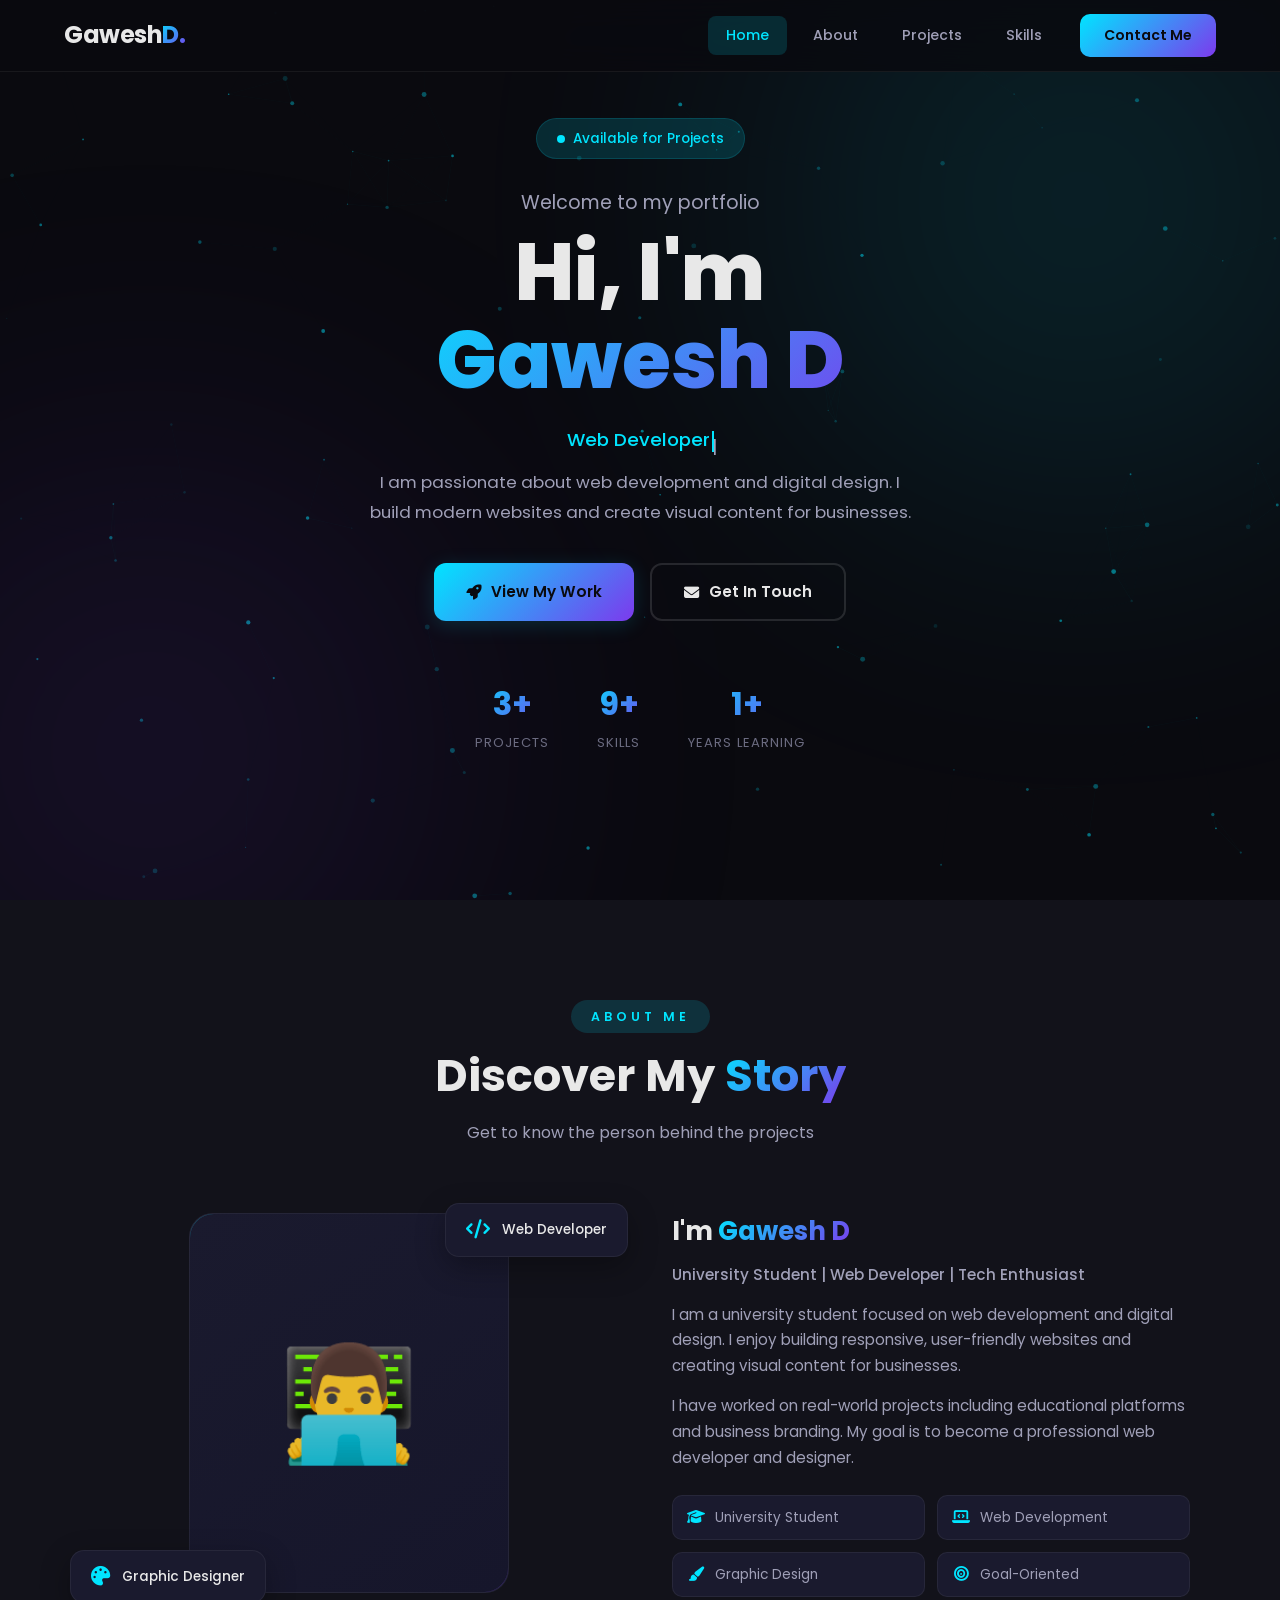
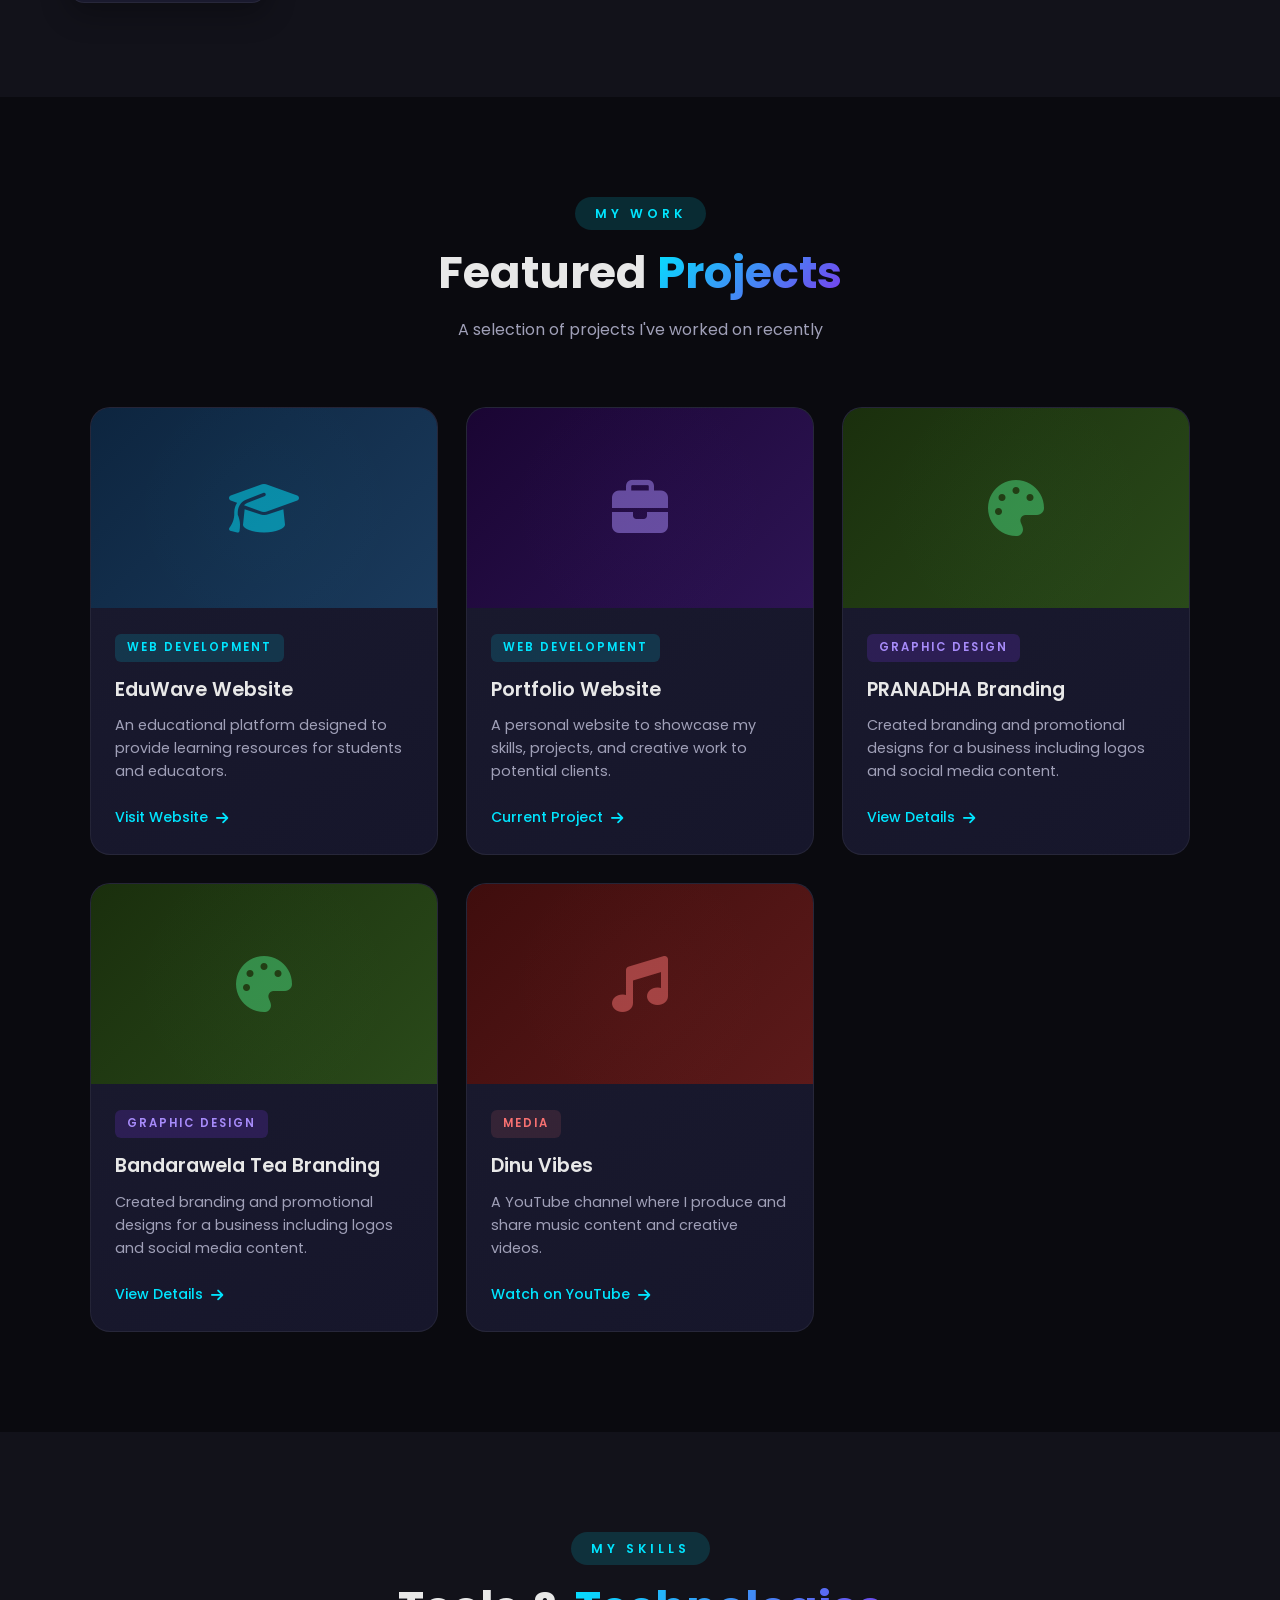
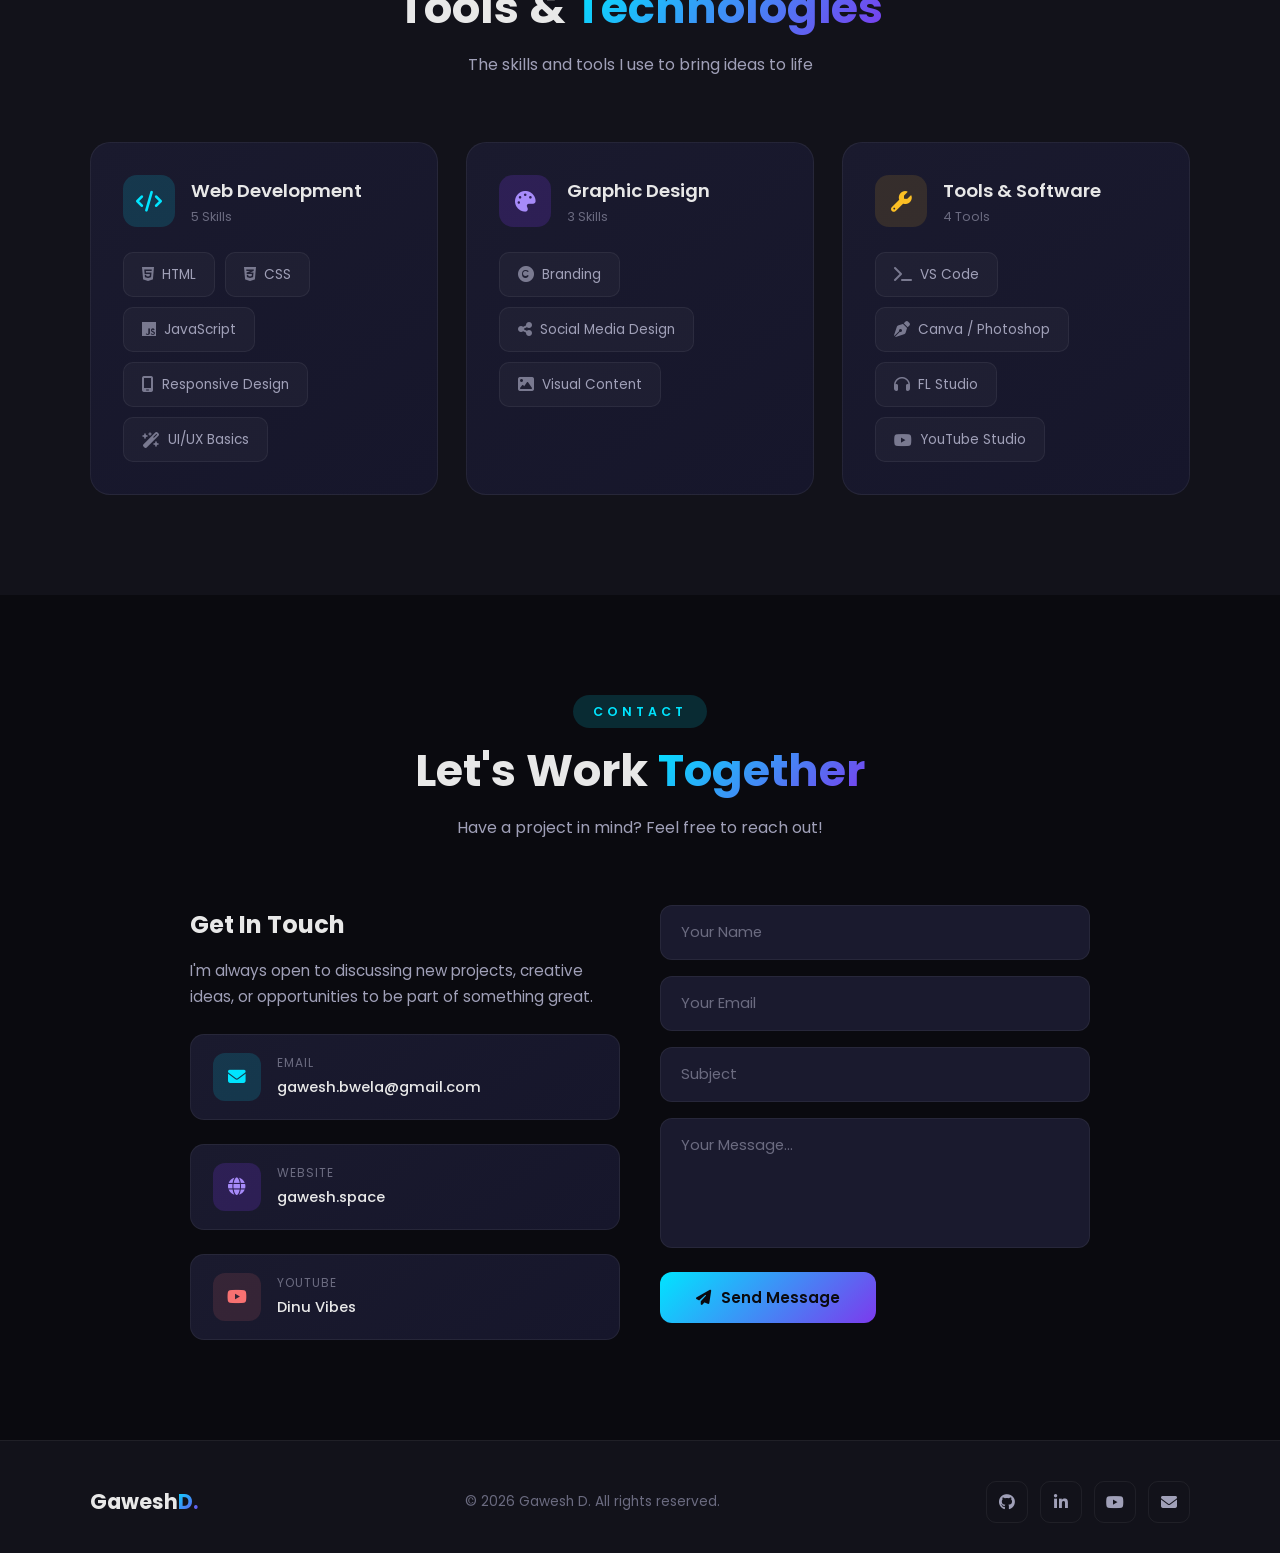
==== commit 4a3b40ba: "feat: rebrand portfolio to Gawesh D, add new project, and update contact details" ====
--- a/index.html
+++ b/index.html
@@ -4,7 +4,7 @@
 <head>
   <meta charset="UTF-8" />
   <meta name="viewport" content="width=device-width, initial-scale=1.0" />
-  <title>Hunter Max | Portfolio</title>
+  <title>Gawesh D | Portfolio</title>
   <link href="https://fonts.googleapis.com/css2?family=Poppins:wght@300;400;500;600;700;800;900&display=swap"
     rel="stylesheet" />
   <link rel="stylesheet" href="https://cdnjs.cloudflare.com/ajax/libs/font-awesome/6.5.1/css/all.min.css" />
@@ -27,7 +27,7 @@
   <!-- Navbar -->
   <nav class="navbar" id="navbar">
     <a href="#home" class="nav-logo">
-      <span>Hunter</span><span>Max.</span>
+      <span>Gawesh</span><span>D.</span>
     </a>
     <div class="nav-links" id="navLinks">
       <a href="#home" class="active">Home</a>
@@ -56,7 +56,7 @@
       <p class="hero-greeting">Welcome to my portfolio</p>
       <h1 class="hero-name">
         <span class="first">Hi, I'm</span>
-        <span class="last">Hunter Max</span>
+        <span class="last">Gawesh D</span>
       </h1>
       <p class="hero-roles">
         <span class="typed-text" id="typedText"></span><span class="cursor">|</span>
@@ -112,7 +112,7 @@
         </div>
       </div>
       <div class="about-text reveal-right">
-        <h3>I'm <span class="highlight">Hunter Max</span></h3>
+        <h3>I'm <span class="highlight">Gawesh D</span></h3>
         <p class="about-subtitle">University Student | Web Developer | Tech Enthusiast</p>
         <p>
           I am a university student focused on web development and digital design. I enjoy building responsive,
@@ -207,6 +207,24 @@
       </div>
 
       <!-- Project 4 -->
+      <div class="project-card reveal-scale delay-3">
+        <div class="project-card-image design">
+          <i class="fa-solid fa-palette" style="position:relative;z-index:1;color:rgba(74,222,128,0.5);"></i>
+          <div class="project-icon-bg"
+            style="background: radial-gradient(circle at center, rgba(74,222,128,0.2), transparent 70%);"></div>
+        </div>
+        <div class="project-card-body">
+          <span class="project-card-tag tag-design">Graphic Design</span>
+          <h3 class="project-card-title">Bandarawela Tea Branding</h3>
+          <p class="project-card-desc">Created branding and promotional designs for a business including logos and
+            social media content.</p>
+          <span class="project-card-link">
+            View Details <i class="fa-solid fa-arrow-right"></i>
+          </span>
+        </div>
+      </div>
+
+      <!-- Project 5 -->
       <div class="project-card reveal-scale delay-4">
         <div class="project-card-image music">
           <i class="fa-solid fa-music" style="position:relative;z-index:1;color:rgba(248,113,113,0.5);"></i>
@@ -216,9 +234,9 @@
         <div class="project-card-body">
           <span class="project-card-tag tag-media">Media</span>
           <h3 class="project-card-title">Dinu Vibes</h3>
-          <p class="project-card-desc">A YouTube channel where I produce and share original music content and creative
+          <p class="project-card-desc">A YouTube channel where I produce and share music content and creative
             videos.</p>
-          <a href="#" target="_blank" class="project-card-link">
+          <a href="https://www.youtube.com/@DINU_VIBES_OFFICIAL" target="_blank" class="project-card-link">
             Watch on YouTube <i class="fa-solid fa-arrow-right"></i>
           </a>
         </div>
@@ -310,25 +328,25 @@
             <p>I'm always open to discussing new projects, creative ideas, or opportunities to be part of something
               great.</p>
           </div>
-          <a href="mailto:huntermax@example.com" class="contact-card">
+          <a href="mailto:gaweh.bwela@gmail.com" class="contact-card">
             <div class="contact-card-icon email-icon">
               <i class="fa-solid fa-envelope"></i>
             </div>
             <div>
               <div class="contact-card-label">Email</div>
-              <div class="contact-card-value">huntermax@example.com</div>
+              <div class="contact-card-value">gawesh.bwela@gmail.com</div>
             </div>
           </a>
-          <a href="https://eduwave.lk/" target="_blank" class="contact-card">
+          <a href="https://www.gawesh.space" target="_blank" class="contact-card">
             <div class="contact-card-icon web-icon">
               <i class="fa-solid fa-globe"></i>
             </div>
             <div>
               <div class="contact-card-label">Website</div>
-              <div class="contact-card-value">eduwave.lk</div>
+              <div class="contact-card-value">gawesh.space</div>
             </div>
           </a>
-          <a href="#" target="_blank" class="contact-card">
+          <a href="https://www.youtube.com/@DINU_VIBES_OFFICIAL" target="_blank" class="contact-card">
             <div class="contact-card-icon yt-icon">
               <i class="fa-brands fa-youtube"></i>
             </div>
@@ -363,14 +381,15 @@
   <footer class="footer">
     <div class="footer-content">
       <div class="footer-logo">
-        Hunter<span class="highlight">Max.</span>
-      </div>
-      <p class="footer-copy">&copy; 2025 Hunter Max. All rights reserved.</p>
+        Gawesh<span class="highlight">D.</span>
+      </div>
+      <p class="footer-copy">&copy; 2026 Gawesh D. All rights reserved.</p>
       <div class="footer-socials">
-        <a href="#" aria-label="GitHub"><i class="fa-brands fa-github"></i></a>
+        <a href="https://github.com/gaweshd" aria-label="GitHub"><i class="fa-brands fa-github"></i></a>
         <a href="#" aria-label="LinkedIn"><i class="fa-brands fa-linkedin-in"></i></a>
-        <a href="#" aria-label="YouTube"><i class="fa-brands fa-youtube"></i></a>
-        <a href="mailto:huntermax@example.com" aria-label="Email"><i class="fa-solid fa-envelope"></i></a>
+        <a href="https://www.youtube.com/@DINU_VIBES_OFFICIAL" aria-label="YouTube"><i
+            class="fa-brands fa-youtube"></i></a>
+        <a href="mailto:gaweh.bwela@gmail.com" aria-label="Email"><i class="fa-solid fa-envelope"></i></a>
       </div>
     </div>
   </footer>
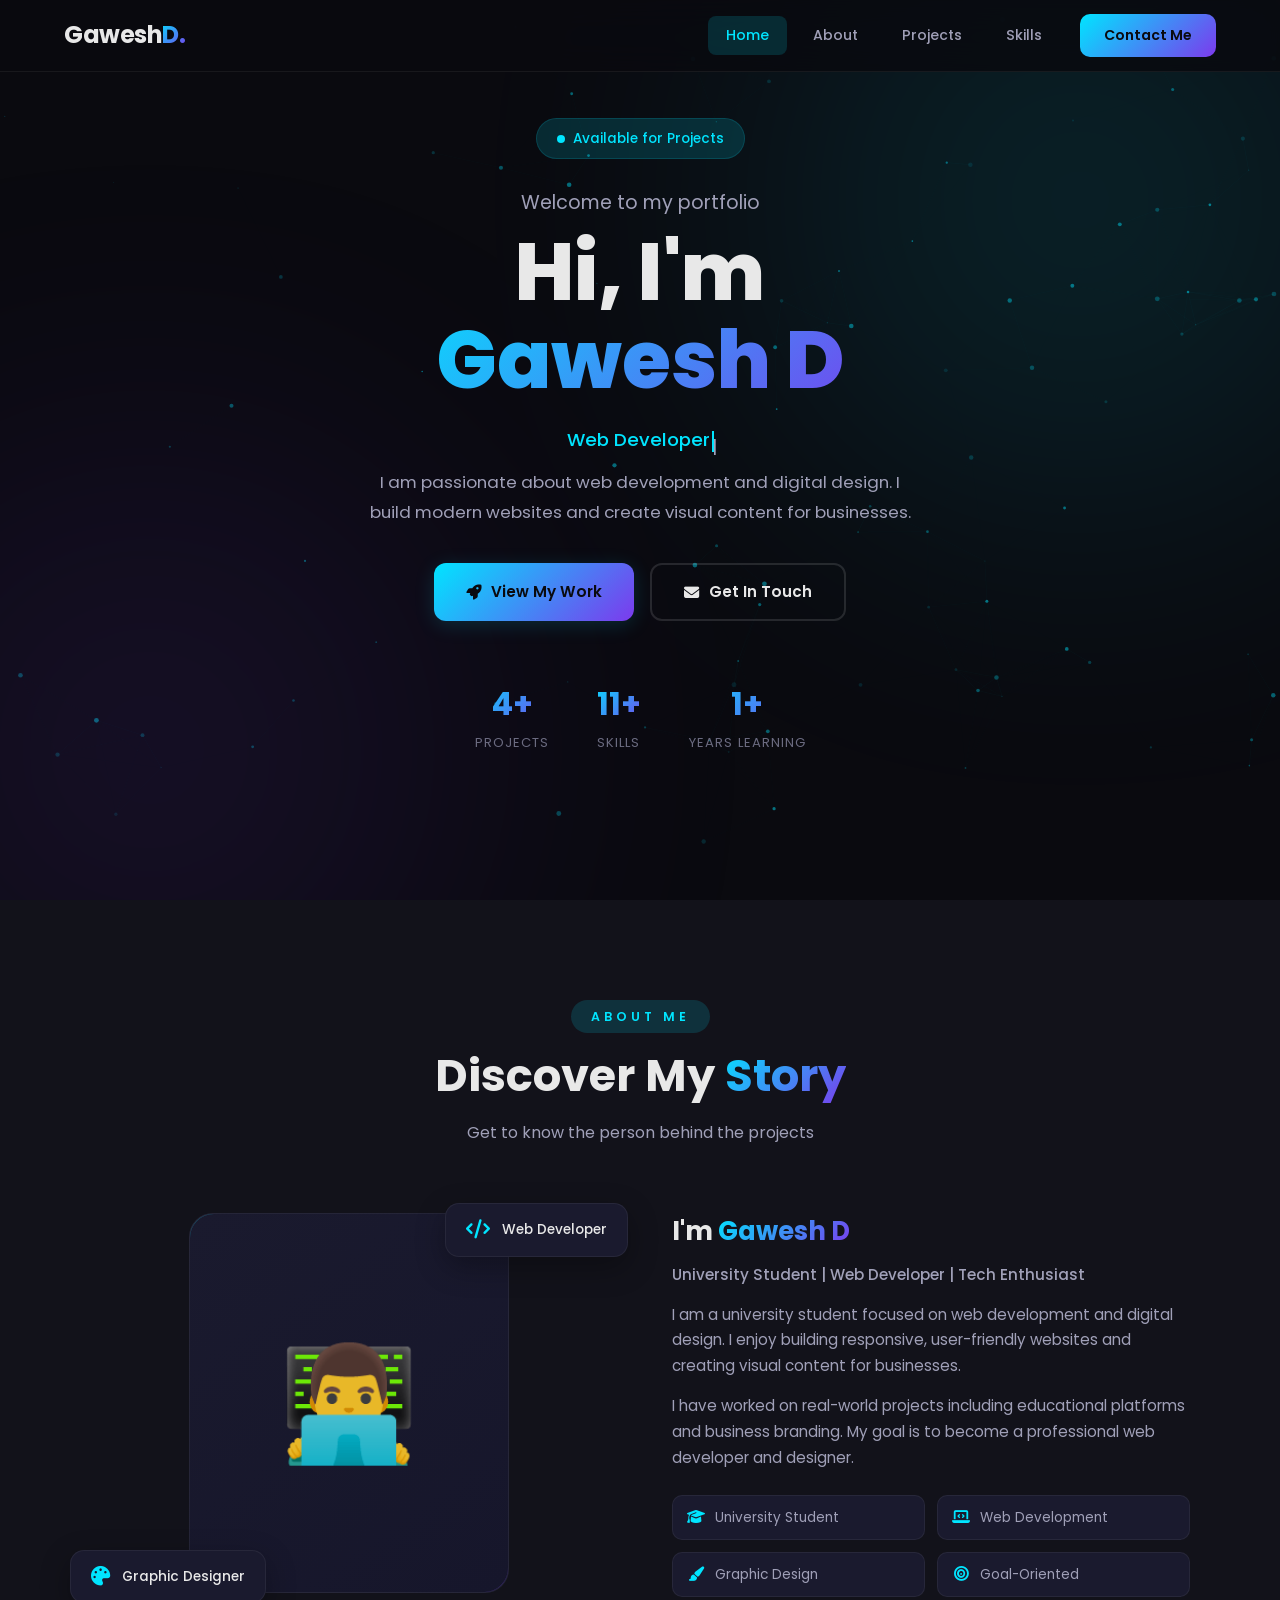
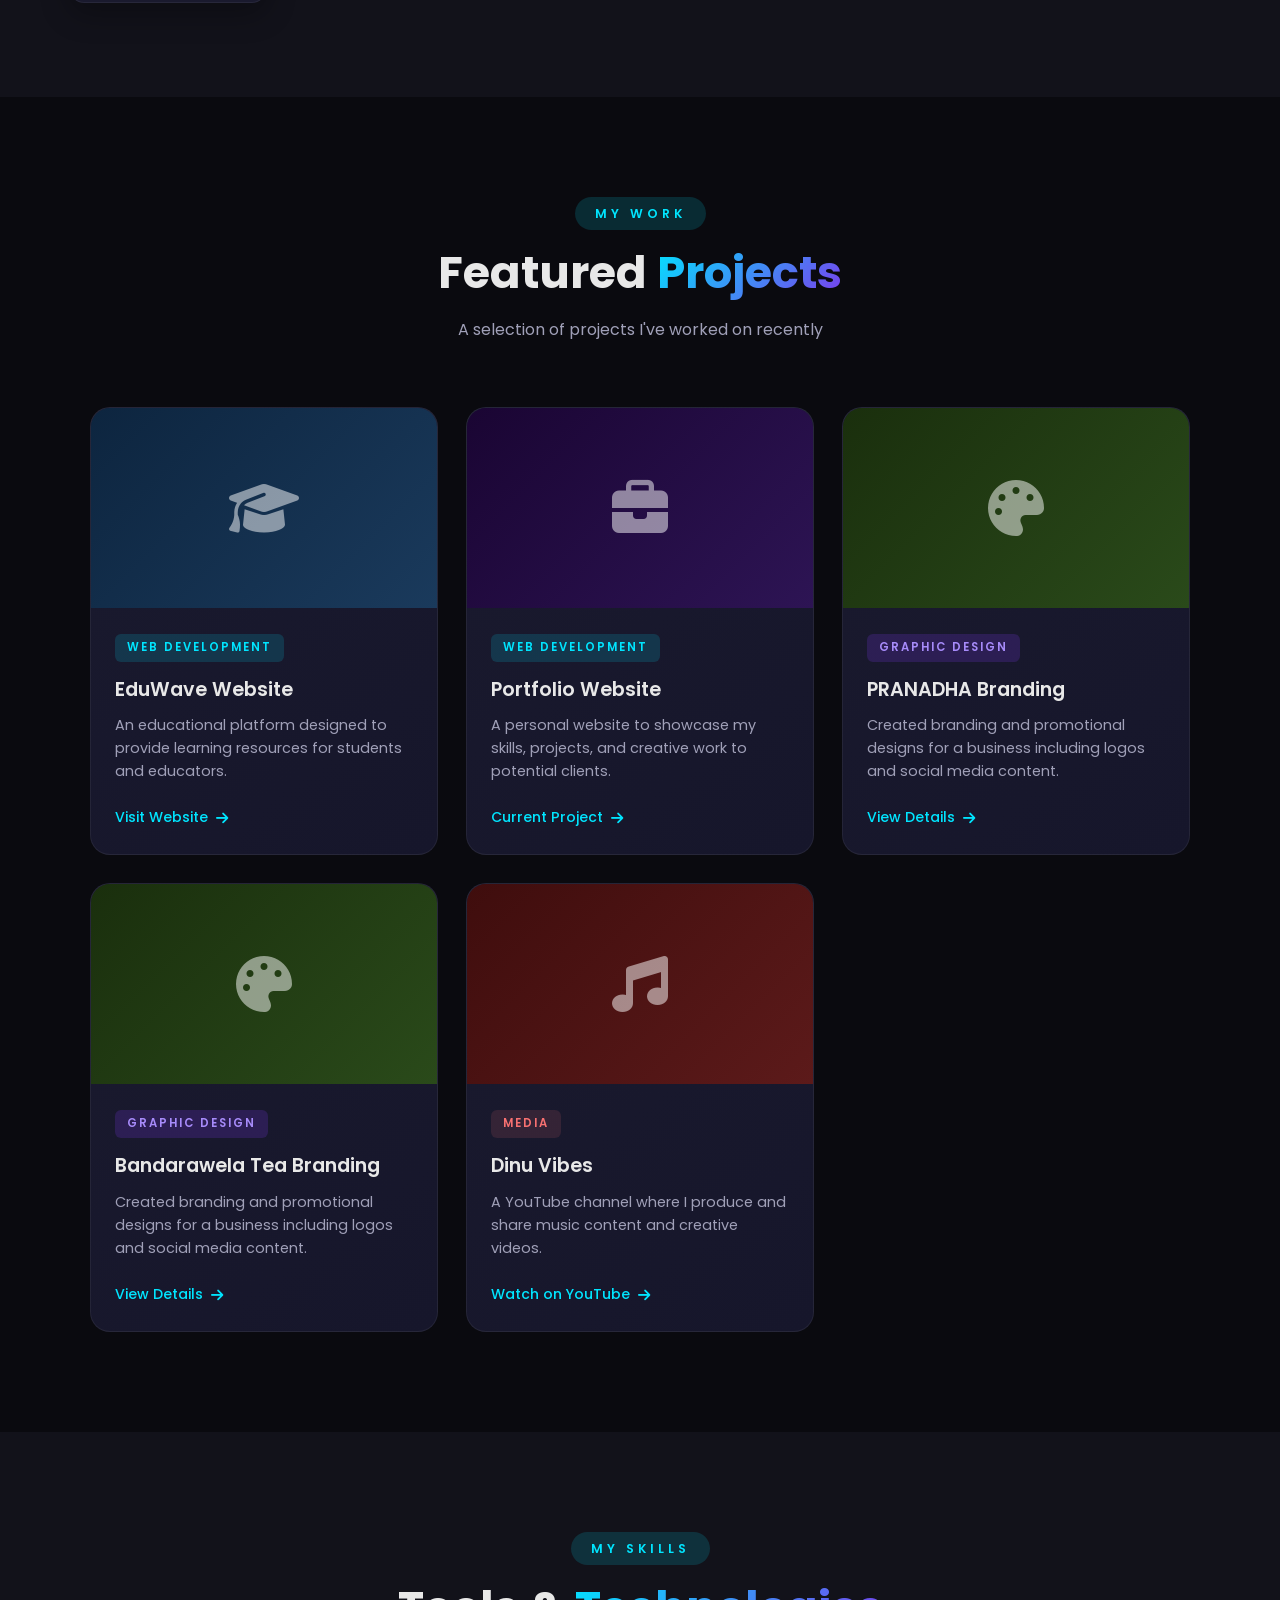
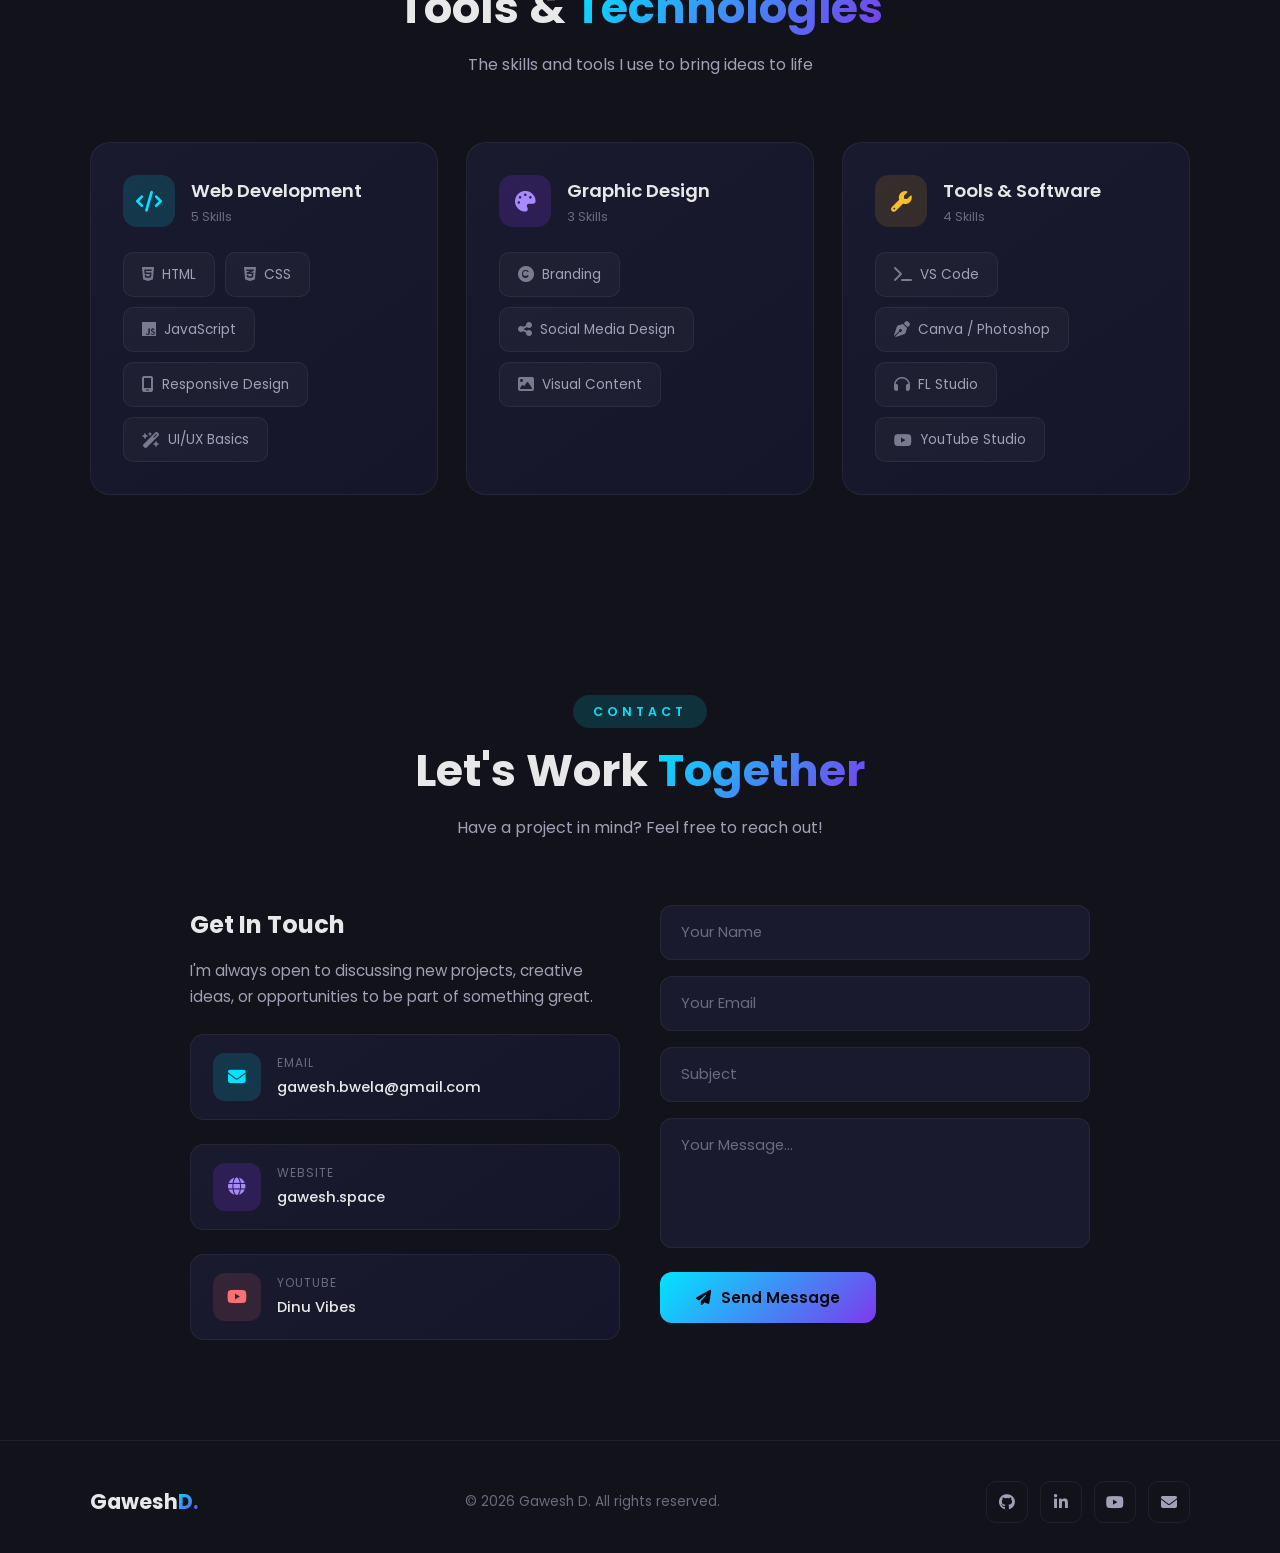
==== commit 53787561: "feat: implement admin panel for managing portfolio projects and skills" ====
--- a/index.html
+++ b/index.html
@@ -151,96 +151,7 @@
       <h2 class="section-title">Featured <span class="highlight">Projects</span></h2>
       <p class="section-desc">A selection of projects I've worked on recently</p>
     </div>
-    <div class="projects-grid">
-      <!-- Project 1 -->
-      <div class="project-card reveal-scale delay-1">
-        <div class="project-card-image edu">
-          <i class="fa-solid fa-graduation-cap" style="position:relative;z-index:1;color:rgba(0,229,255,0.5);"></i>
-          <div class="project-icon-bg"
-            style="background: radial-gradient(circle at center, rgba(0,229,255,0.2), transparent 70%);"></div>
-        </div>
-        <div class="project-card-body">
-          <span class="project-card-tag tag-web">Web Development</span>
-          <h3 class="project-card-title">EduWave Website</h3>
-          <p class="project-card-desc">An educational platform designed to provide learning resources for students and
-            educators.</p>
-          <a href="https://eduwave.lk/" target="_blank" class="project-card-link">
-            Visit Website <i class="fa-solid fa-arrow-right"></i>
-          </a>
-        </div>
-      </div>
-
-      <!-- Project 2 -->
-      <div class="project-card reveal-scale delay-2">
-        <div class="project-card-image portfolio">
-          <i class="fa-solid fa-briefcase" style="position:relative;z-index:1;color:rgba(167,139,250,0.5);"></i>
-          <div class="project-icon-bg"
-            style="background: radial-gradient(circle at center, rgba(124,58,237,0.2), transparent 70%);"></div>
-        </div>
-        <div class="project-card-body">
-          <span class="project-card-tag tag-web">Web Development</span>
-          <h3 class="project-card-title">Portfolio Website</h3>
-          <p class="project-card-desc">A personal website to showcase my skills, projects, and creative work to
-            potential clients.</p>
-          <span class="project-card-link">
-            Current Project <i class="fa-solid fa-arrow-right"></i>
-          </span>
-        </div>
-      </div>
-
-      <!-- Project 3 -->
-      <div class="project-card reveal-scale delay-3">
-        <div class="project-card-image design">
-          <i class="fa-solid fa-palette" style="position:relative;z-index:1;color:rgba(74,222,128,0.5);"></i>
-          <div class="project-icon-bg"
-            style="background: radial-gradient(circle at center, rgba(74,222,128,0.2), transparent 70%);"></div>
-        </div>
-        <div class="project-card-body">
-          <span class="project-card-tag tag-design">Graphic Design</span>
-          <h3 class="project-card-title">PRANADHA Branding</h3>
-          <p class="project-card-desc">Created branding and promotional designs for a business including logos and
-            social media content.</p>
-          <span class="project-card-link">
-            View Details <i class="fa-solid fa-arrow-right"></i>
-          </span>
-        </div>
-      </div>
-
-      <!-- Project 4 -->
-      <div class="project-card reveal-scale delay-3">
-        <div class="project-card-image design">
-          <i class="fa-solid fa-palette" style="position:relative;z-index:1;color:rgba(74,222,128,0.5);"></i>
-          <div class="project-icon-bg"
-            style="background: radial-gradient(circle at center, rgba(74,222,128,0.2), transparent 70%);"></div>
-        </div>
-        <div class="project-card-body">
-          <span class="project-card-tag tag-design">Graphic Design</span>
-          <h3 class="project-card-title">Bandarawela Tea Branding</h3>
-          <p class="project-card-desc">Created branding and promotional designs for a business including logos and
-            social media content.</p>
-          <span class="project-card-link">
-            View Details <i class="fa-solid fa-arrow-right"></i>
-          </span>
-        </div>
-      </div>
-
-      <!-- Project 5 -->
-      <div class="project-card reveal-scale delay-4">
-        <div class="project-card-image music">
-          <i class="fa-solid fa-music" style="position:relative;z-index:1;color:rgba(248,113,113,0.5);"></i>
-          <div class="project-icon-bg"
-            style="background: radial-gradient(circle at center, rgba(248,113,113,0.2), transparent 70%);"></div>
-        </div>
-        <div class="project-card-body">
-          <span class="project-card-tag tag-media">Media</span>
-          <h3 class="project-card-title">Dinu Vibes</h3>
-          <p class="project-card-desc">A YouTube channel where I produce and share music content and creative
-            videos.</p>
-          <a href="https://www.youtube.com/@DINU_VIBES_OFFICIAL" target="_blank" class="project-card-link">
-            Watch on YouTube <i class="fa-solid fa-arrow-right"></i>
-          </a>
-        </div>
-      </div>
+    <div class="projects-grid" id="projectsGrid">
     </div>
   </section>
 
@@ -252,64 +163,7 @@
       <p class="section-desc">The skills and tools I use to bring ideas to life</p>
     </div>
     <div class="skills-container">
-      <div class="skills-categories">
-        <!-- Web Development -->
-        <div class="skill-category reveal delay-1">
-          <div class="skill-category-header">
-            <div class="skill-category-icon web">
-              <i class="fa-solid fa-code"></i>
-            </div>
-            <div>
-              <div class="skill-category-name">Web Development</div>
-              <div class="skill-category-count">5 Skills</div>
-            </div>
-          </div>
-          <div class="skill-tags">
-            <div class="skill-tag"><i class="fa-brands fa-html5"></i> HTML</div>
-            <div class="skill-tag"><i class="fa-brands fa-css3-alt"></i> CSS</div>
-            <div class="skill-tag"><i class="fa-brands fa-js"></i> JavaScript</div>
-            <div class="skill-tag"><i class="fa-solid fa-mobile-screen"></i> Responsive Design</div>
-            <div class="skill-tag"><i class="fa-solid fa-wand-magic-sparkles"></i> UI/UX Basics</div>
-          </div>
-        </div>
-
-        <!-- Graphic Design -->
-        <div class="skill-category reveal delay-2">
-          <div class="skill-category-header">
-            <div class="skill-category-icon design-icon">
-              <i class="fa-solid fa-palette"></i>
-            </div>
-            <div>
-              <div class="skill-category-name">Graphic Design</div>
-              <div class="skill-category-count">3 Skills</div>
-            </div>
-          </div>
-          <div class="skill-tags">
-            <div class="skill-tag"><i class="fa-solid fa-copyright"></i> Branding</div>
-            <div class="skill-tag"><i class="fa-solid fa-share-nodes"></i> Social Media Design</div>
-            <div class="skill-tag"><i class="fa-solid fa-image"></i> Visual Content</div>
-          </div>
-        </div>
-
-        <!-- Tools -->
-        <div class="skill-category reveal delay-3">
-          <div class="skill-category-header">
-            <div class="skill-category-icon tools-icon">
-              <i class="fa-solid fa-wrench"></i>
-            </div>
-            <div>
-              <div class="skill-category-name">Tools & Software</div>
-              <div class="skill-category-count">4 Tools</div>
-            </div>
-          </div>
-          <div class="skill-tags">
-            <div class="skill-tag"><i class="fa-solid fa-terminal"></i> VS Code</div>
-            <div class="skill-tag"><i class="fa-solid fa-pen-nib"></i> Canva / Photoshop</div>
-            <div class="skill-tag"><i class="fa-solid fa-headphones"></i> FL Studio</div>
-            <div class="skill-tag"><i class="fa-brands fa-youtube"></i> YouTube Studio</div>
-          </div>
-        </div>
-      </div>
+      <div class="skills-categories" id="skillsGrid"></div>
     </div>
   </section>
 
@@ -403,4 +257,4 @@
   <script src="script.js"></script>
 </body>
 
-</html>+</html>
--- a/style.css
+++ b/style.css
@@ -1000,9 +1000,164 @@
      opacity: 0.7;
  }
 
+ /* ===== ADMIN ===== */
+ .admin {
+     background: var(--bg-primary);
+ }
+
+ .admin-panel {
+     max-width: 1000px;
+     margin: 0 auto;
+     background: var(--gradient-card);
+     border: 1px solid var(--border);
+     border-radius: 20px;
+     padding: 28px;
+     box-shadow: 0 20px 60px rgba(0, 0, 0, 0.25);
+ }
+
+ .admin-panel-header {
+     display: flex;
+     align-items: center;
+     justify-content: space-between;
+     gap: 18px;
+     margin-bottom: 24px;
+ }
+
+ .admin-panel-header h3 {
+     font-size: 1.35rem;
+     font-weight: 700;
+     margin-bottom: 4px;
+ }
+
+ .admin-panel-header p {
+     color: var(--text-secondary);
+     font-size: 0.9rem;
+ }
+
+ .admin-panel-header > i {
+     width: 52px;
+     height: 52px;
+     border-radius: 14px;
+     background: var(--accent-glow);
+     color: var(--accent);
+     display: flex;
+     align-items: center;
+     justify-content: center;
+     flex-shrink: 0;
+ }
+
+ .admin-login-row {
+     display: grid;
+     grid-template-columns: minmax(0, 1fr) auto;
+     gap: 14px;
+ }
+
+ .admin-forms {
+     display: grid;
+     grid-template-columns: 1.2fr 0.8fr;
+     gap: 22px;
+ }
+
+ .admin-form {
+     display: flex;
+     flex-direction: column;
+     gap: 14px;
+     padding: 22px;
+     background: rgba(255, 255, 255, 0.03);
+     border: 1px solid var(--border);
+     border-radius: 16px;
+ }
+
+ .admin-form h4 {
+     display: flex;
+     align-items: center;
+     gap: 10px;
+     font-size: 1rem;
+     font-weight: 600;
+     margin-bottom: 4px;
+ }
+
+ .admin-form h4 i {
+     color: var(--accent);
+ }
+
+ .admin input,
+ .admin textarea {
+     width: 100%;
+     padding: 14px 16px;
+     background: var(--bg-card);
+     border: 1px solid var(--border);
+     border-radius: 12px;
+     color: var(--text-primary);
+     font-family: 'Poppins', sans-serif;
+     font-size: 0.9rem;
+     outline: none;
+     transition: var(--transition-fast);
+ }
+
+ .admin textarea {
+     min-height: 122px;
+     resize: vertical;
+ }
+
+ .admin input:focus,
+ .admin textarea:focus {
+     border-color: var(--accent);
+     box-shadow: 0 0 0 3px var(--accent-glow);
+ }
+
+ .admin input::placeholder,
+ .admin textarea::placeholder {
+     color: var(--text-muted);
+ }
+
+ .admin-btn {
+     display: inline-flex;
+     align-items: center;
+     justify-content: center;
+     gap: 10px;
+     padding: 13px 22px;
+     background: var(--gradient-accent);
+     color: var(--bg-primary);
+     border: none;
+     border-radius: 12px;
+     font-size: 0.9rem;
+     font-weight: 700;
+     font-family: 'Poppins', sans-serif;
+     cursor: pointer;
+     transition: transform var(--transition-fast), box-shadow var(--transition-fast);
+     white-space: nowrap;
+ }
+
+ .admin-btn:hover {
+     transform: translateY(-2px);
+     box-shadow: 0 8px 30px var(--accent-glow-strong);
+ }
+
+ .admin-btn.secondary {
+     background: rgba(255, 255, 255, 0.05);
+     color: var(--text-primary);
+     border: 1px solid var(--border);
+ }
+
+ .admin-message {
+     min-height: 24px;
+     margin-top: 14px;
+     color: #f87171;
+     font-size: 0.9rem;
+ }
+
+ .admin-message.success {
+     color: #4ade80;
+ }
+
+ [hidden] {
+     display: none !important;
+ }
+
  /* ===== CONTACT ===== */
  .contact {
-     background: var(--bg-primary);
+     background: var(--bg-secondary);
  }
 
  .contact-container {
@@ -1268,6 +1423,10 @@
      .contact-grid {
          grid-template-columns: 1fr;
      }
+
+     .admin-forms {
+         grid-template-columns: 1fr;
+     }
  }
 
  @media (max-width: 768px) {
@@ -1337,6 +1496,21 @@
          grid-template-columns: 1fr;
      }
 
+     .admin-panel {
+         padding: 22px;
+     }
+
+     .admin-panel-header,
+     .admin-login-row {
+         grid-template-columns: 1fr;
+         flex-direction: column;
+         align-items: stretch;
+     }
+
+     .admin-btn {
+         width: 100%;
+     }
+
      .footer-content {
          flex-direction: column;
          text-align: center;
@@ -1379,4 +1553,4 @@
  .nav-overlay.active {
      opacity: 1;
      visibility: visible;
- }+ }
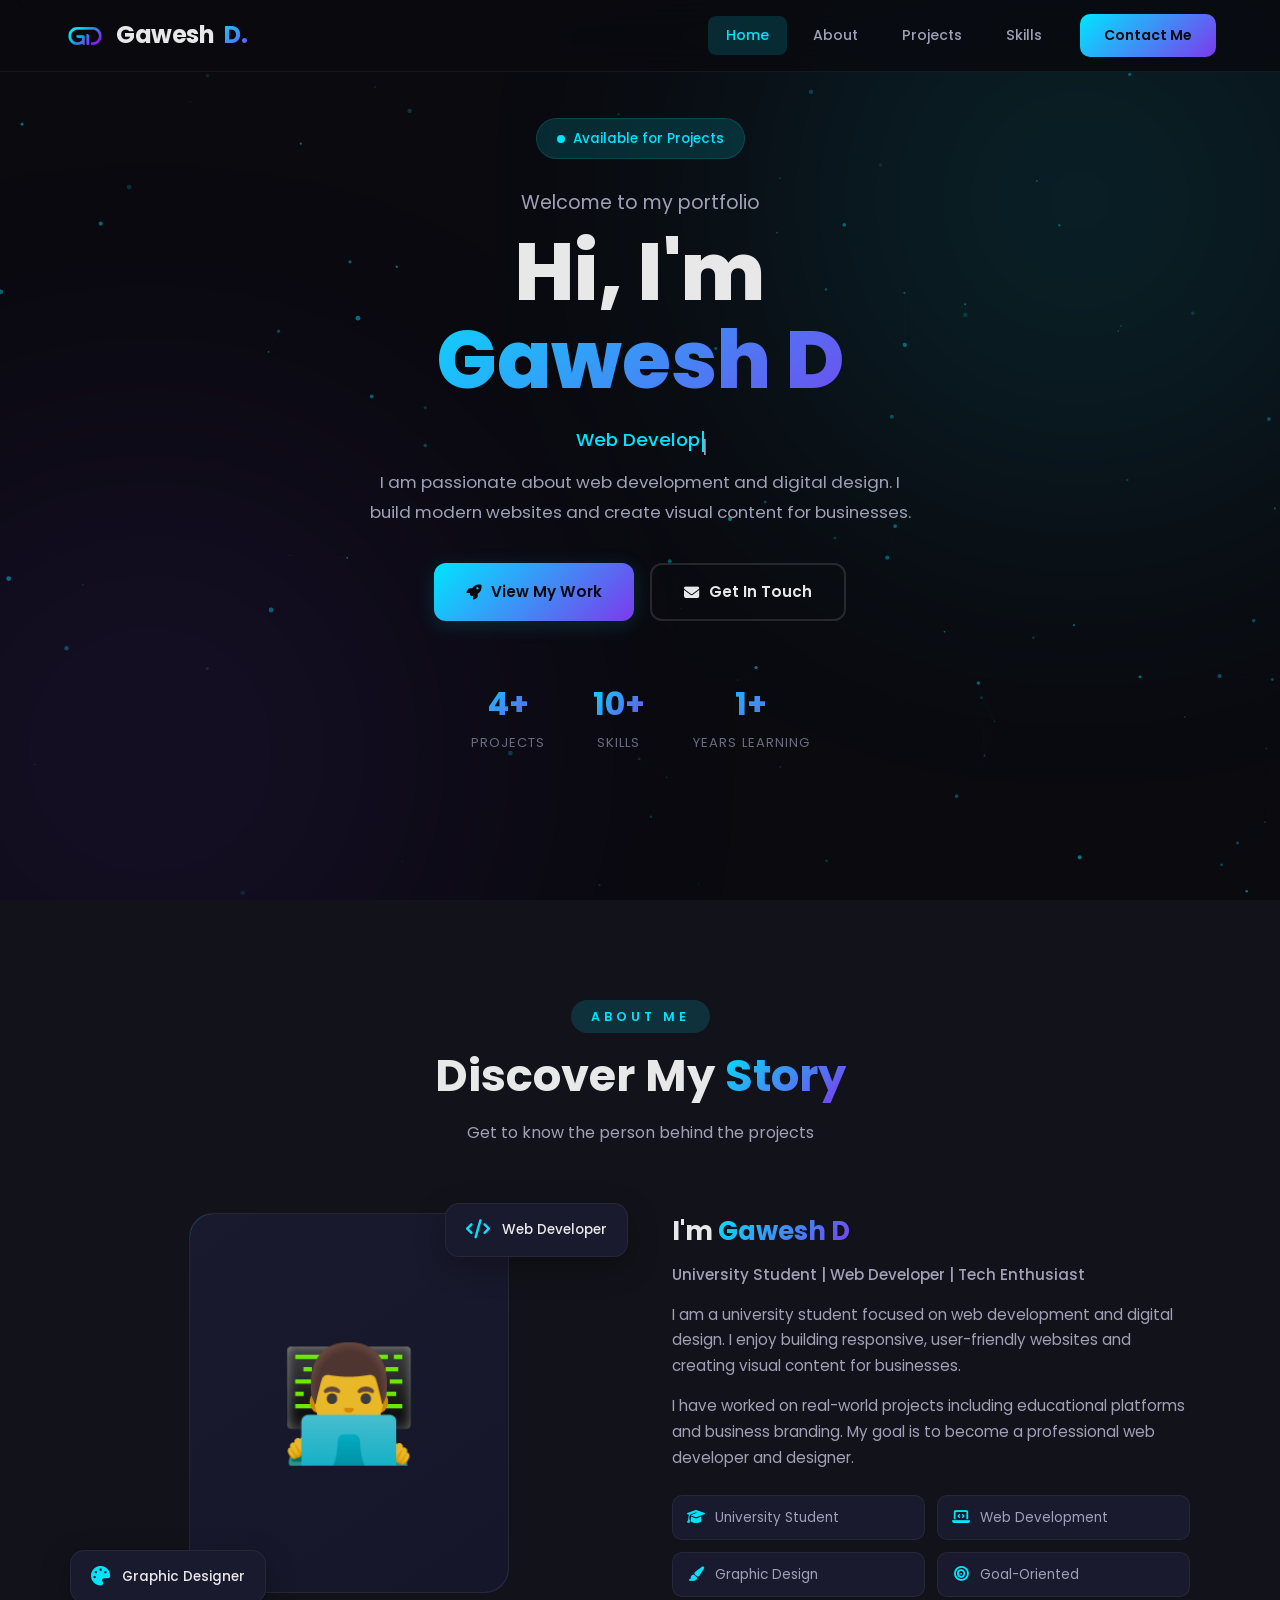
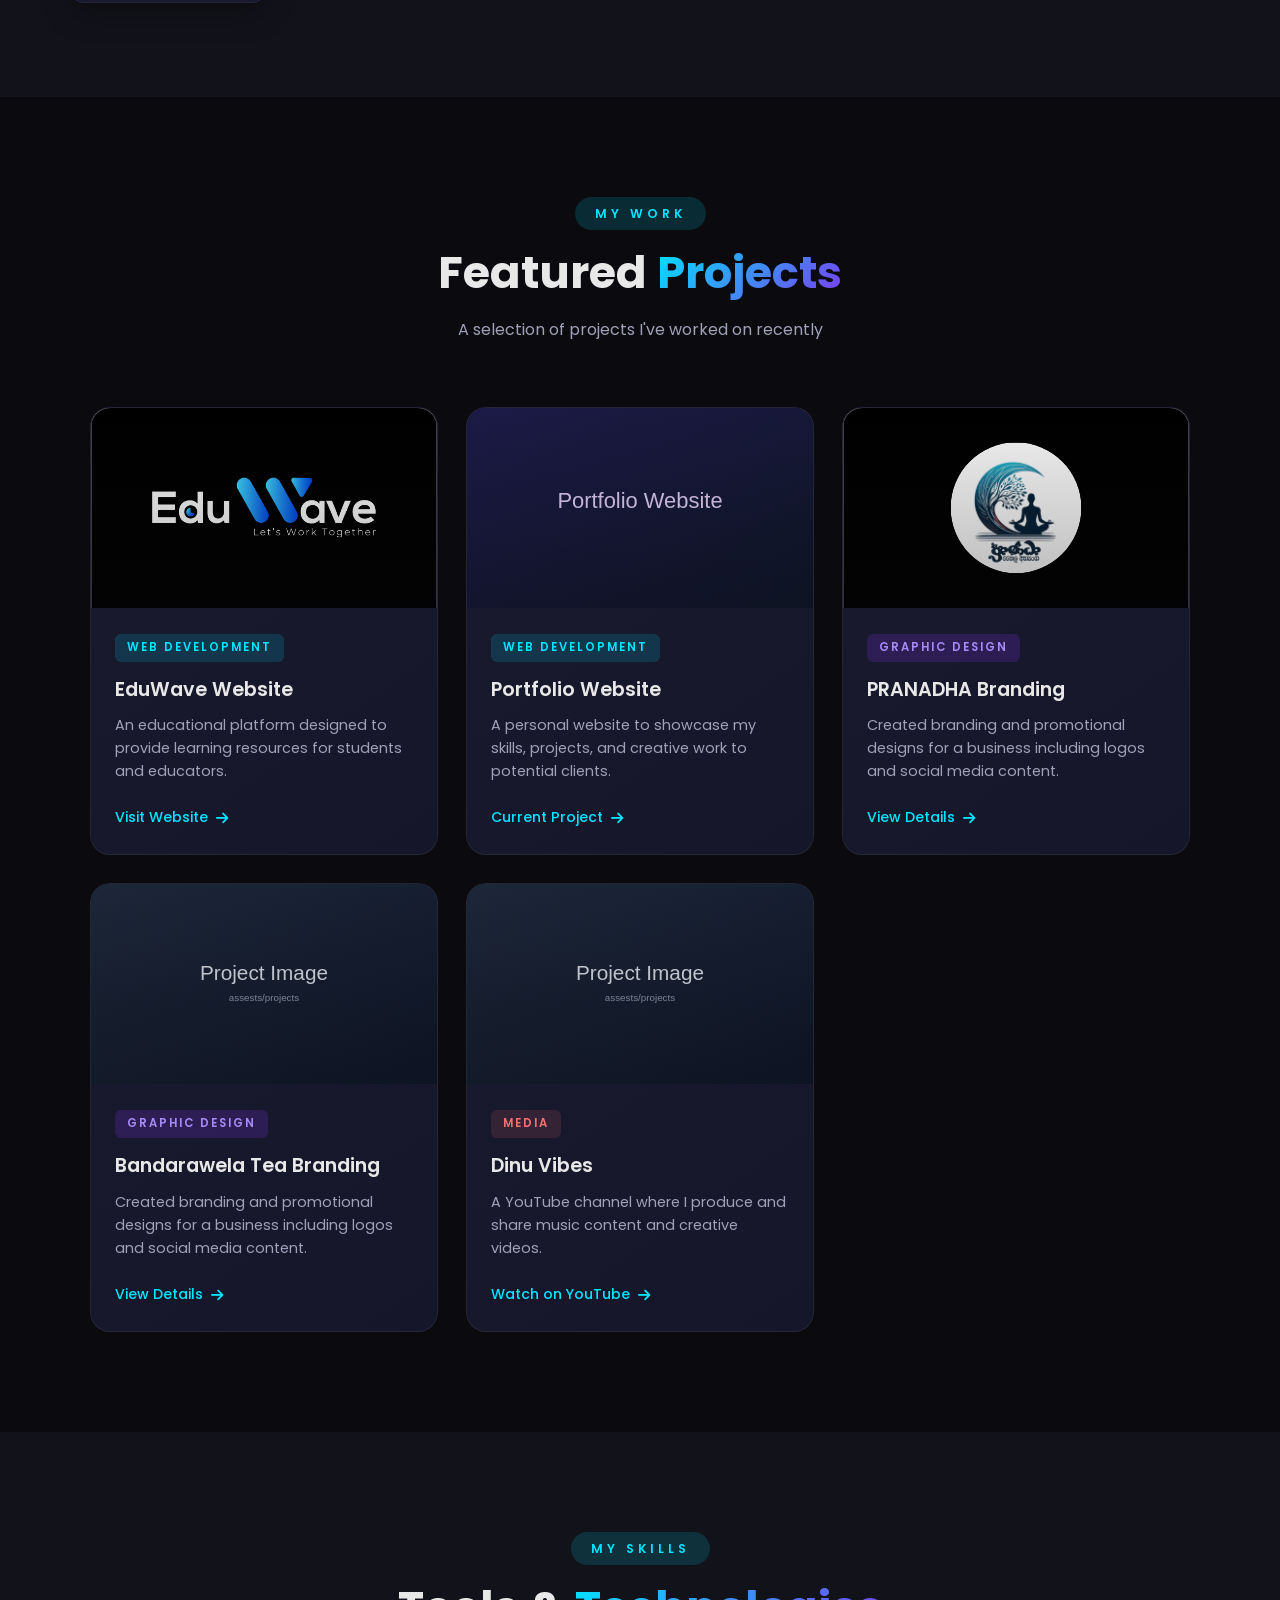
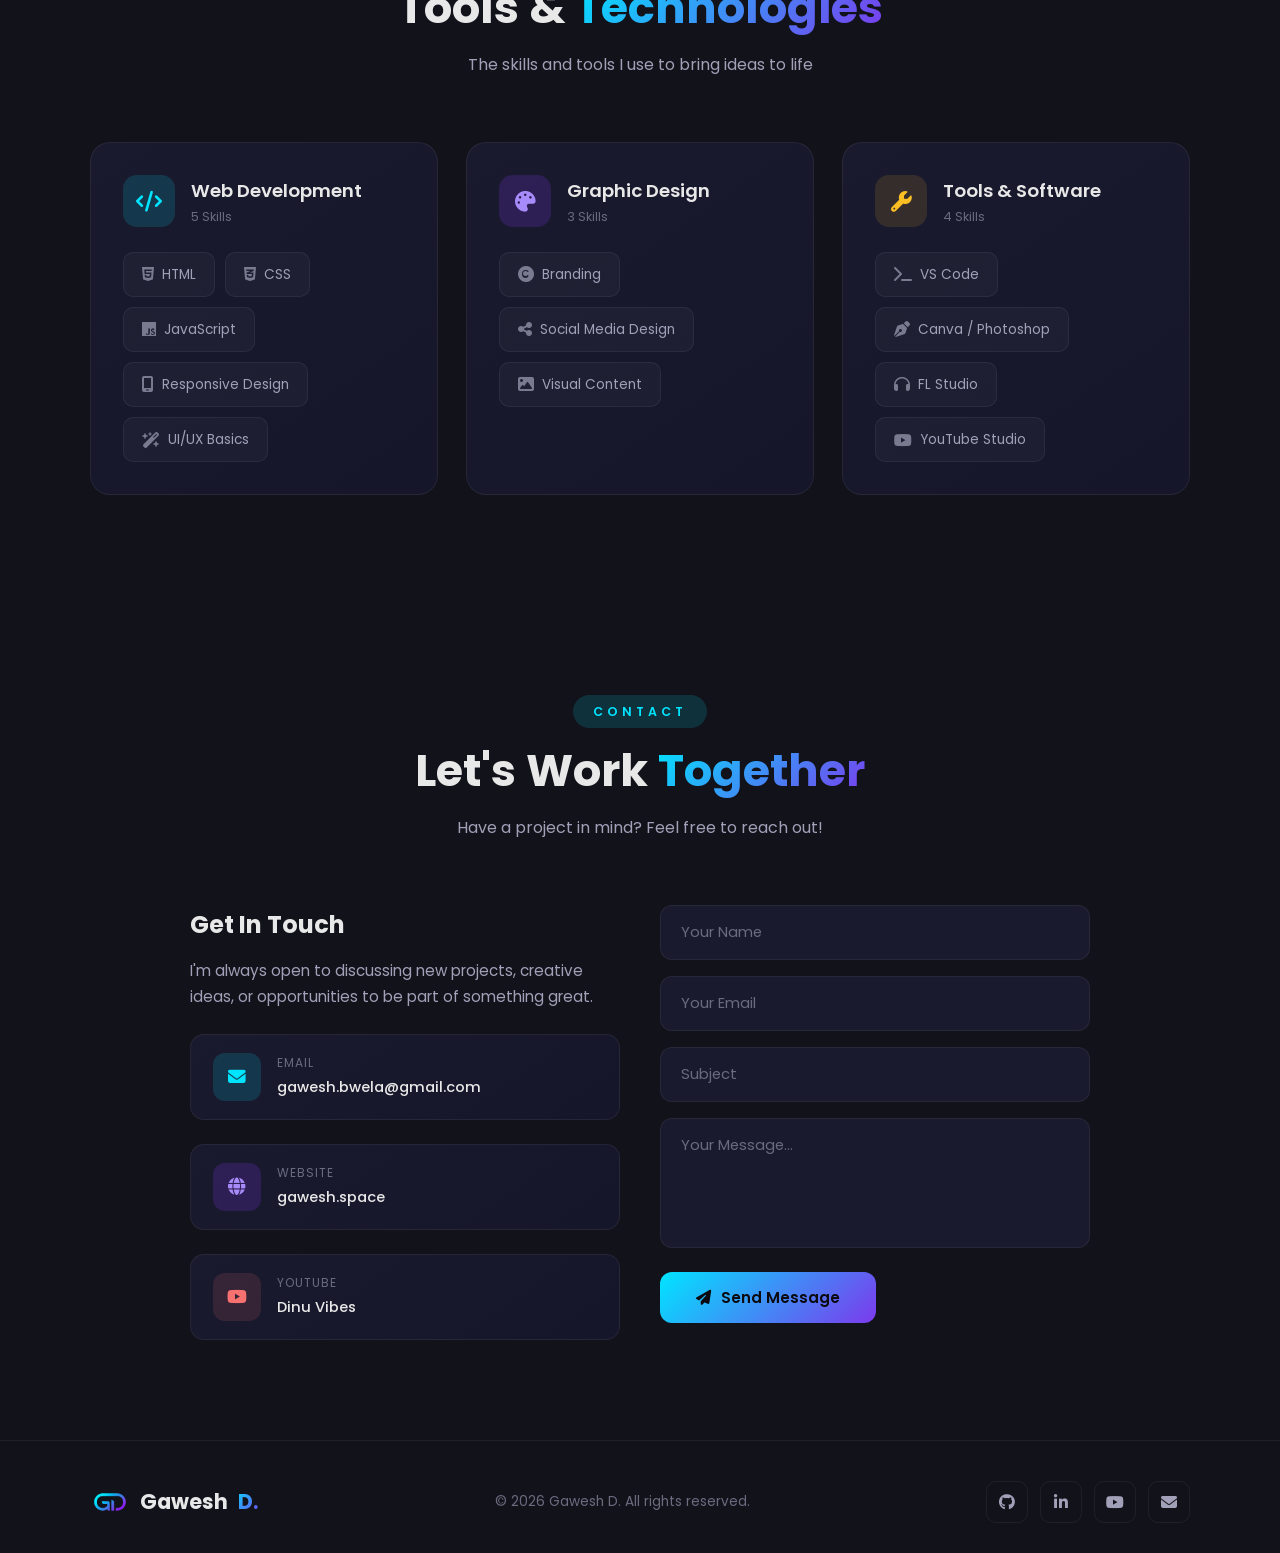
==== commit 0b6ba6ce: "logo was addes" ====
--- a/index.html
+++ b/index.html
@@ -27,6 +27,7 @@
   <!-- Navbar -->
   <nav class="navbar" id="navbar">
     <a href="#home" class="nav-logo">
+      <img src="assests/projects/logo.png" alt="Gawesh D Logo" class="nav-logo-img" />
       <span>Gawesh</span><span>D.</span>
     </a>
     <div class="nav-links" id="navLinks">
@@ -235,6 +236,7 @@
   <footer class="footer">
     <div class="footer-content">
       <div class="footer-logo">
+        <img src="assests/projects/logo.png" alt="Gawesh D Logo" class="footer-logo-img" />
         Gawesh<span class="highlight">D.</span>
       </div>
       <p class="footer-copy">&copy; 2026 Gawesh D. All rights reserved.</p>
--- a/style.css
+++ b/style.css
@@ -159,11 +159,20 @@
  }
 
  .nav-logo {
+     display: inline-flex;
+     align-items: center;
+     gap: 10px;
      font-size: 1.5rem;
      font-weight: 700;
      letter-spacing: -0.5px;
      position: relative;
      z-index: 1001;
+ }
+
+ .nav-logo-img {
+     width: 42px;
+     height: 42px;
+     object-fit: contain;
  }
 
  .nav-logo span:first-child {
@@ -800,37 +809,31 @@
      height: 200px;
      position: relative;
      overflow: hidden;
-     display: flex;
-     align-items: center;
-     justify-content: center;
-     font-size: 3.5rem;
- }
-
- .project-card-image .project-icon-bg {
+     background: #0f172a;
+ }
+
+ .project-card-image img {
+     width: 100%;
+     height: 100%;
+     object-fit: cover;
+     display: block;
+     transition: transform var(--transition-medium);
+ }
+
+ .project-card:hover .project-card-image img {
+     transform: scale(1.05);
+ }
+
+ .project-image-overlay {
      position: absolute;
      inset: 0;
-     opacity: 0.08;
+     opacity: 0.35;
+     background: linear-gradient(to top, rgba(10, 10, 15, 0.85), rgba(10, 10, 15, 0.15));
      transition: opacity var(--transition-medium);
  }
 
- .project-card:hover .project-icon-bg {
-     opacity: 0.15;
- }
-
- .project-card-image.edu {
-     background: linear-gradient(135deg, #0d253f, #1a3a5c);
- }
-
- .project-card-image.portfolio {
-     background: linear-gradient(135deg, #1a0533, #2d1454);
- }
-
- .project-card-image.design {
-     background: linear-gradient(135deg, #1a2f0d, #2a4a1a);
- }
-
- .project-card-image.music {
-     background: linear-gradient(135deg, #3f0d0d, #5c1a1a);
+ .project-card:hover .project-image-overlay {
+     opacity: 0.2;
  }
 
  .project-card-body {
@@ -1081,7 +1084,13 @@
      color: var(--accent);
  }
 
+ .admin-form-actions {
+     display: flex;
+     gap: 10px;
+ }
+
  .admin input,
+ .admin select,
  .admin textarea {
      width: 100%;
      padding: 14px 16px;
@@ -1101,6 +1110,7 @@
  }
 
  .admin input:focus,
+ .admin select:focus,
  .admin textarea:focus {
      border-color: var(--accent);
      box-shadow: 0 0 0 3px var(--accent-glow);
@@ -1109,6 +1119,12 @@
  .admin input::placeholder,
  .admin textarea::placeholder {
      color: var(--text-muted);
+ }
+
+ .admin select {
+     appearance: none;
+     -webkit-appearance: none;
+     -moz-appearance: none;
  }
 
  .admin-btn {
@@ -1151,6 +1167,217 @@
      color: #4ade80;
  }
 
+ .admin-lists {
+     margin-top: 28px;
+     display: grid;
+     grid-template-columns: 1fr 1fr;
+     gap: 20px;
+ }
+
+ .admin-list-block {
+     background: rgba(255, 255, 255, 0.02);
+     border: 1px solid var(--border);
+     border-radius: 14px;
+     padding: 16px;
+ }
+
+ .admin-list-block h4 {
+     display: flex;
+     align-items: center;
+     gap: 8px;
+     margin-bottom: 12px;
+     font-size: 0.95rem;
+ }
+
+ .admin-list {
+     display: flex;
+     flex-direction: column;
+     gap: 10px;
+ }
+
+ .admin-list-item {
+     display: flex;
+     align-items: center;
+     justify-content: space-between;
+     gap: 10px;
+     border: 1px solid var(--border);
+     border-radius: 10px;
+     padding: 10px 12px;
+     background: rgba(255, 255, 255, 0.02);
+ }
+
+ .admin-list-content {
+     display: flex;
+     flex-direction: column;
+     min-width: 0;
+ }
+
+ .admin-list-content strong,
+ .admin-list-content span {
+     overflow: hidden;
+     text-overflow: ellipsis;
+     white-space: nowrap;
+ }
+
+ .admin-list-content strong {
+     font-size: 0.9rem;
+     color: var(--text-primary);
+ }
+
+ .admin-list-content span {
+     font-size: 0.78rem;
+     color: var(--text-muted);
+ }
+
+ .admin-delete-btn {
+     flex-shrink: 0;
+     display: inline-flex;
+     align-items: center;
+     gap: 6px;
+     border: 1px solid rgba(248, 113, 113, 0.4);
+     background: rgba(248, 113, 113, 0.12);
+     color: #fca5a5;
+     border-radius: 8px;
+     padding: 8px 10px;
+     cursor: pointer;
+     font-size: 0.8rem;
+     font-weight: 600;
+     transition: var(--transition-fast);
+ }
+
+ .admin-delete-btn:hover {
+     background: rgba(248, 113, 113, 0.2);
+     color: #fecaca;
+ }
+
+ .admin-list-actions {
+     display: flex;
+     align-items: center;
+     gap: 8px;
+ }
+
+ .admin-edit-btn {
+     flex-shrink: 0;
+     display: inline-flex;
+     align-items: center;
+     gap: 6px;
+     border: 1px solid rgba(0, 229, 255, 0.4);
+     background: rgba(0, 229, 255, 0.12);
+     color: #a5f3fc;
+     border-radius: 8px;
+     padding: 8px 10px;
+     cursor: pointer;
+     font-size: 0.8rem;
+     font-weight: 600;
+     transition: var(--transition-fast);
+ }
+
+ .admin-edit-btn:hover {
+     background: rgba(0, 229, 255, 0.2);
+     color: #cffafe;
+ }
+
+ .admin-list-empty {
+     color: var(--text-muted);
+     font-size: 0.85rem;
+     padding: 10px;
+     border: 1px dashed var(--border);
+     border-radius: 10px;
+ }
+
+ .admin-modal {
+     position: fixed;
+     inset: 0;
+     z-index: 1200;
+     background: rgba(2, 6, 23, 0.7);
+     display: flex;
+     align-items: center;
+     justify-content: center;
+     padding: 20px;
+ }
+
+ .admin-modal-card {
+     width: min(560px, 100%);
+     background: var(--gradient-card);
+     border: 1px solid var(--border);
+     border-radius: 16px;
+     padding: 18px;
+     box-shadow: 0 20px 60px rgba(0, 0, 0, 0.35);
+ }
+
+ .admin-modal-header {
+     display: flex;
+     align-items: center;
+     justify-content: space-between;
+     gap: 10px;
+     margin-bottom: 14px;
+ }
+
+ .admin-modal-header h3 {
+     font-size: 1.05rem;
+ }
+
+ .admin-icon-btn {
+     width: 34px;
+     height: 34px;
+     border-radius: 8px;
+     border: 1px solid var(--border);
+     background: rgba(255, 255, 255, 0.05);
+     color: var(--text-primary);
+     cursor: pointer;
+ }
+
+ .admin-modal-body {
+     display: flex;
+     flex-direction: column;
+     gap: 10px;
+ }
+
+ .admin-modal-body input,
+ .admin-modal-body select,
+ .admin-modal-body textarea {
+     width: 100%;
+     padding: 14px 16px;
+     background: var(--bg-card);
+     border: 1px solid var(--border);
+     border-radius: 12px;
+     color: var(--text-primary);
+     font-family: 'Poppins', sans-serif;
+     font-size: 0.9rem;
+     outline: none;
+     transition: var(--transition-fast);
+ }
+
+ .admin-modal-body textarea {
+     min-height: 122px;
+     resize: vertical;
+ }
+
+ .admin-modal-body input:focus,
+ .admin-modal-body select:focus,
+ .admin-modal-body textarea:focus {
+     border-color: var(--accent);
+     box-shadow: 0 0 0 3px var(--accent-glow);
+ }
+
+ .admin-modal-body input::placeholder,
+ .admin-modal-body textarea::placeholder {
+     color: var(--text-muted);
+ }
+
+ .admin-modal-body select {
+     appearance: none;
+     -webkit-appearance: none;
+     -moz-appearance: none;
+ }
+
+ .admin-modal-actions {
+     margin-top: 14px;
+     display: flex;
+     justify-content: flex-end;
+     gap: 10px;
+ }
+
  [hidden] {
      display: none !important;
  }
@@ -1328,8 +1555,17 @@
  }
 
  .footer-logo {
+     display: inline-flex;
+     align-items: center;
+     gap: 10px;
      font-size: 1.3rem;
      font-weight: 700;
+ }
+
+ .footer-logo-img {
+     width: 40px;
+     height: 40px;
+     object-fit: contain;
  }
 
  .footer-logo .highlight {
@@ -1427,6 +1663,16 @@
      .admin-forms {
          grid-template-columns: 1fr;
      }
+
+     .admin-lists {
+         grid-template-columns: 1fr;
+     }
+
+     .admin-form-actions,
+     .admin-list-actions,
+     .admin-modal-actions {
+         flex-wrap: wrap;
+     }
  }
 
  @media (max-width: 768px) {
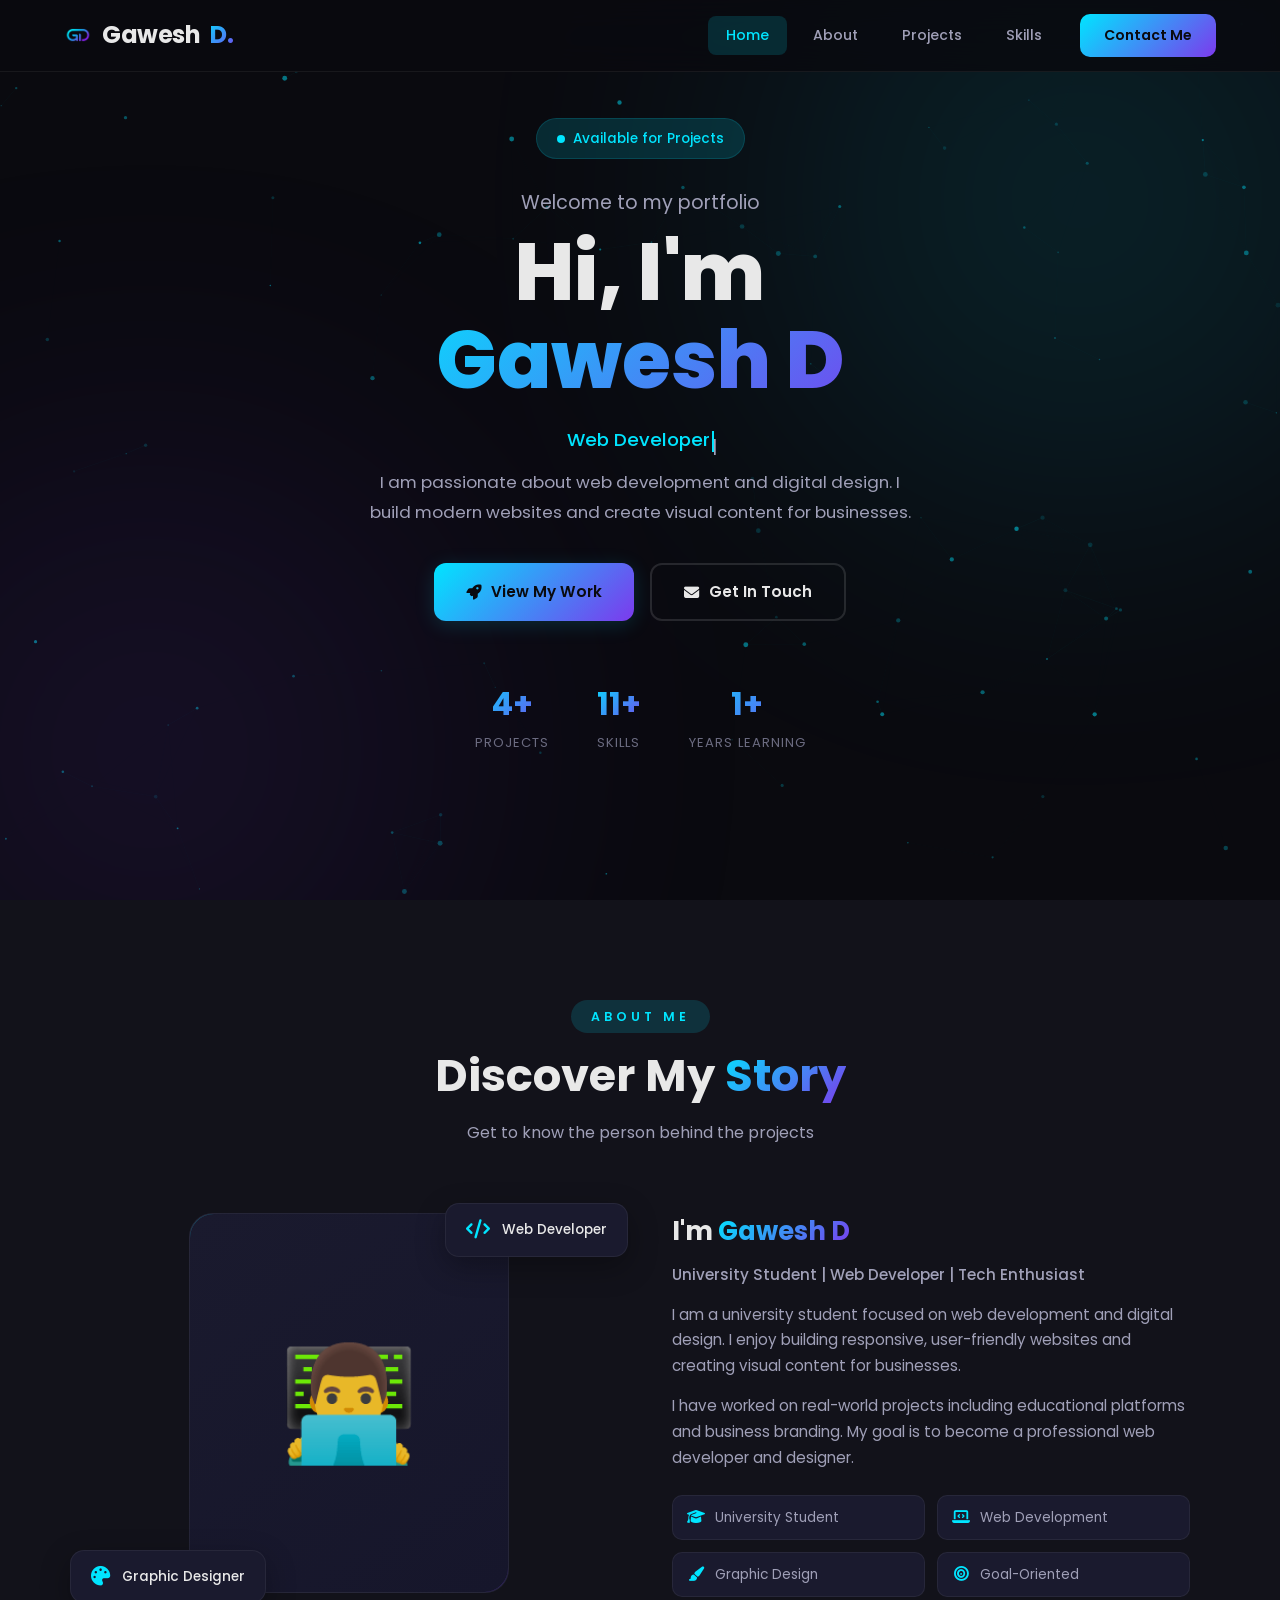
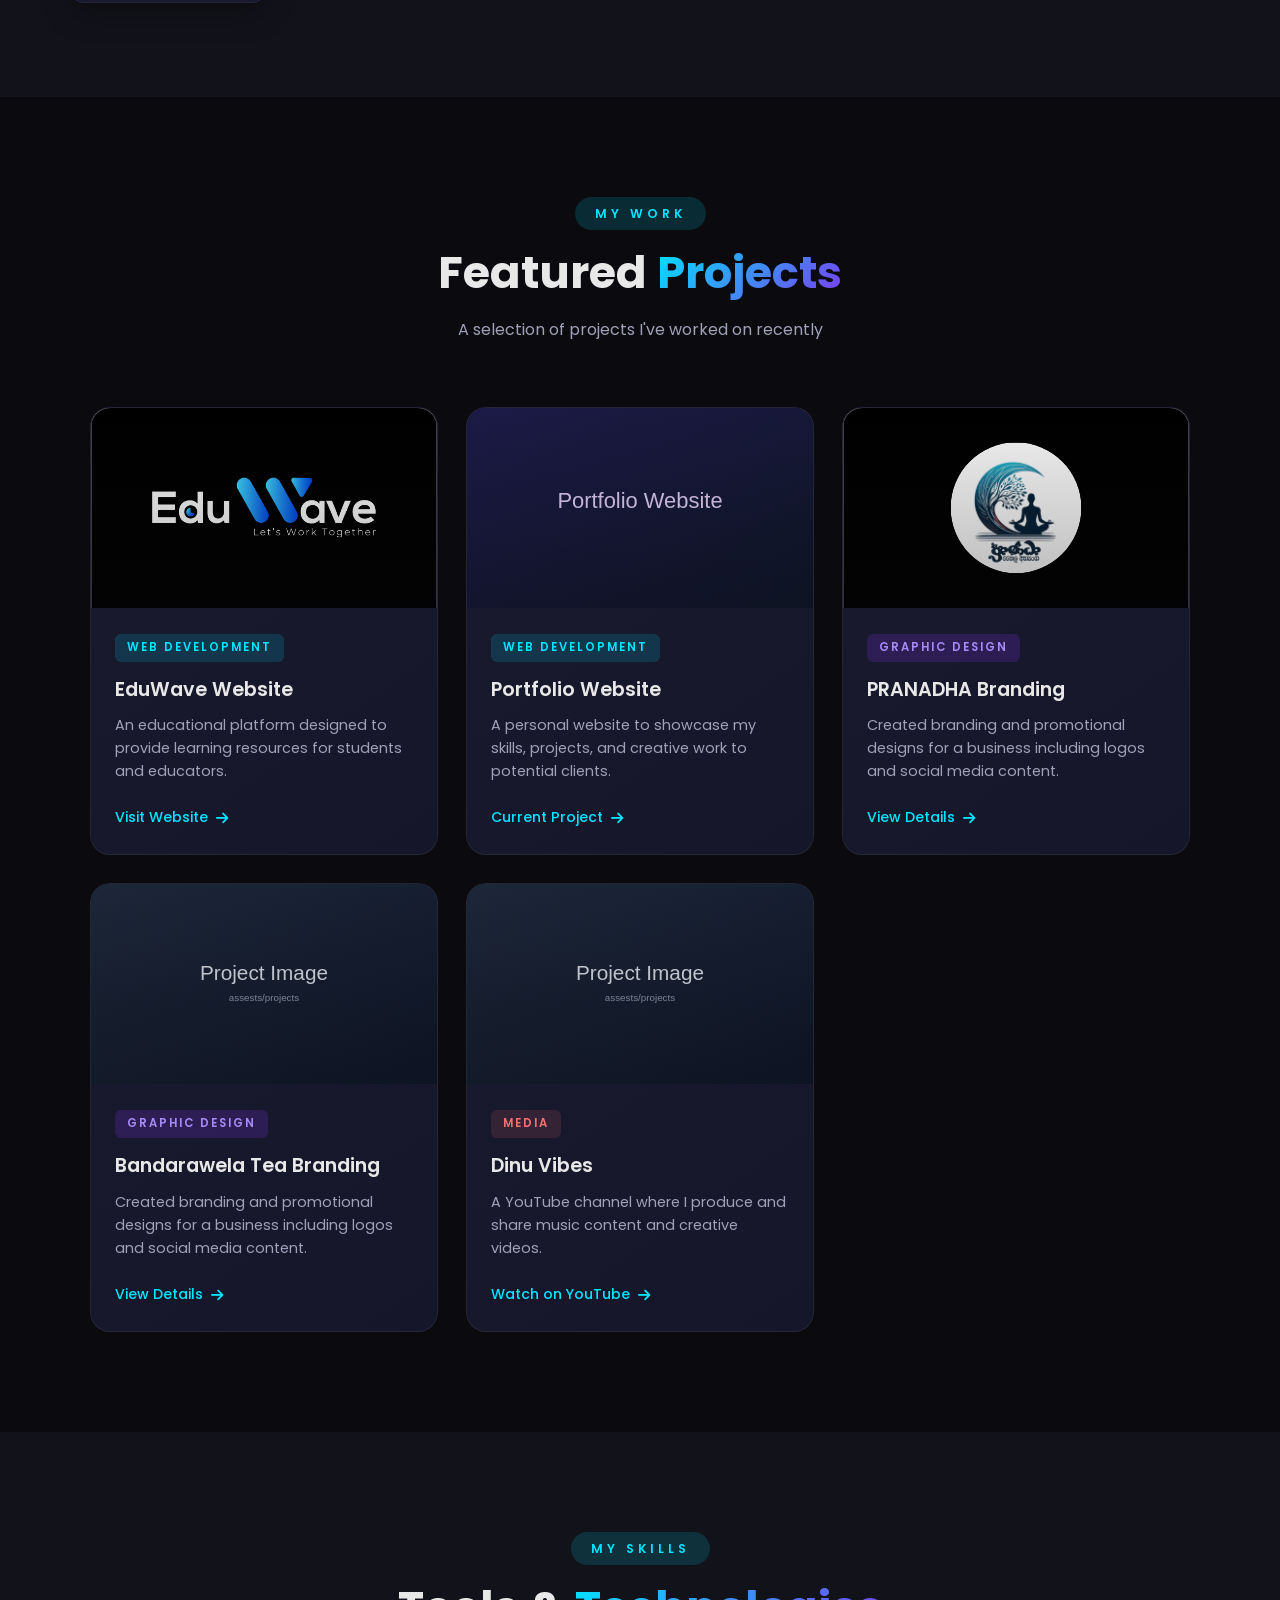
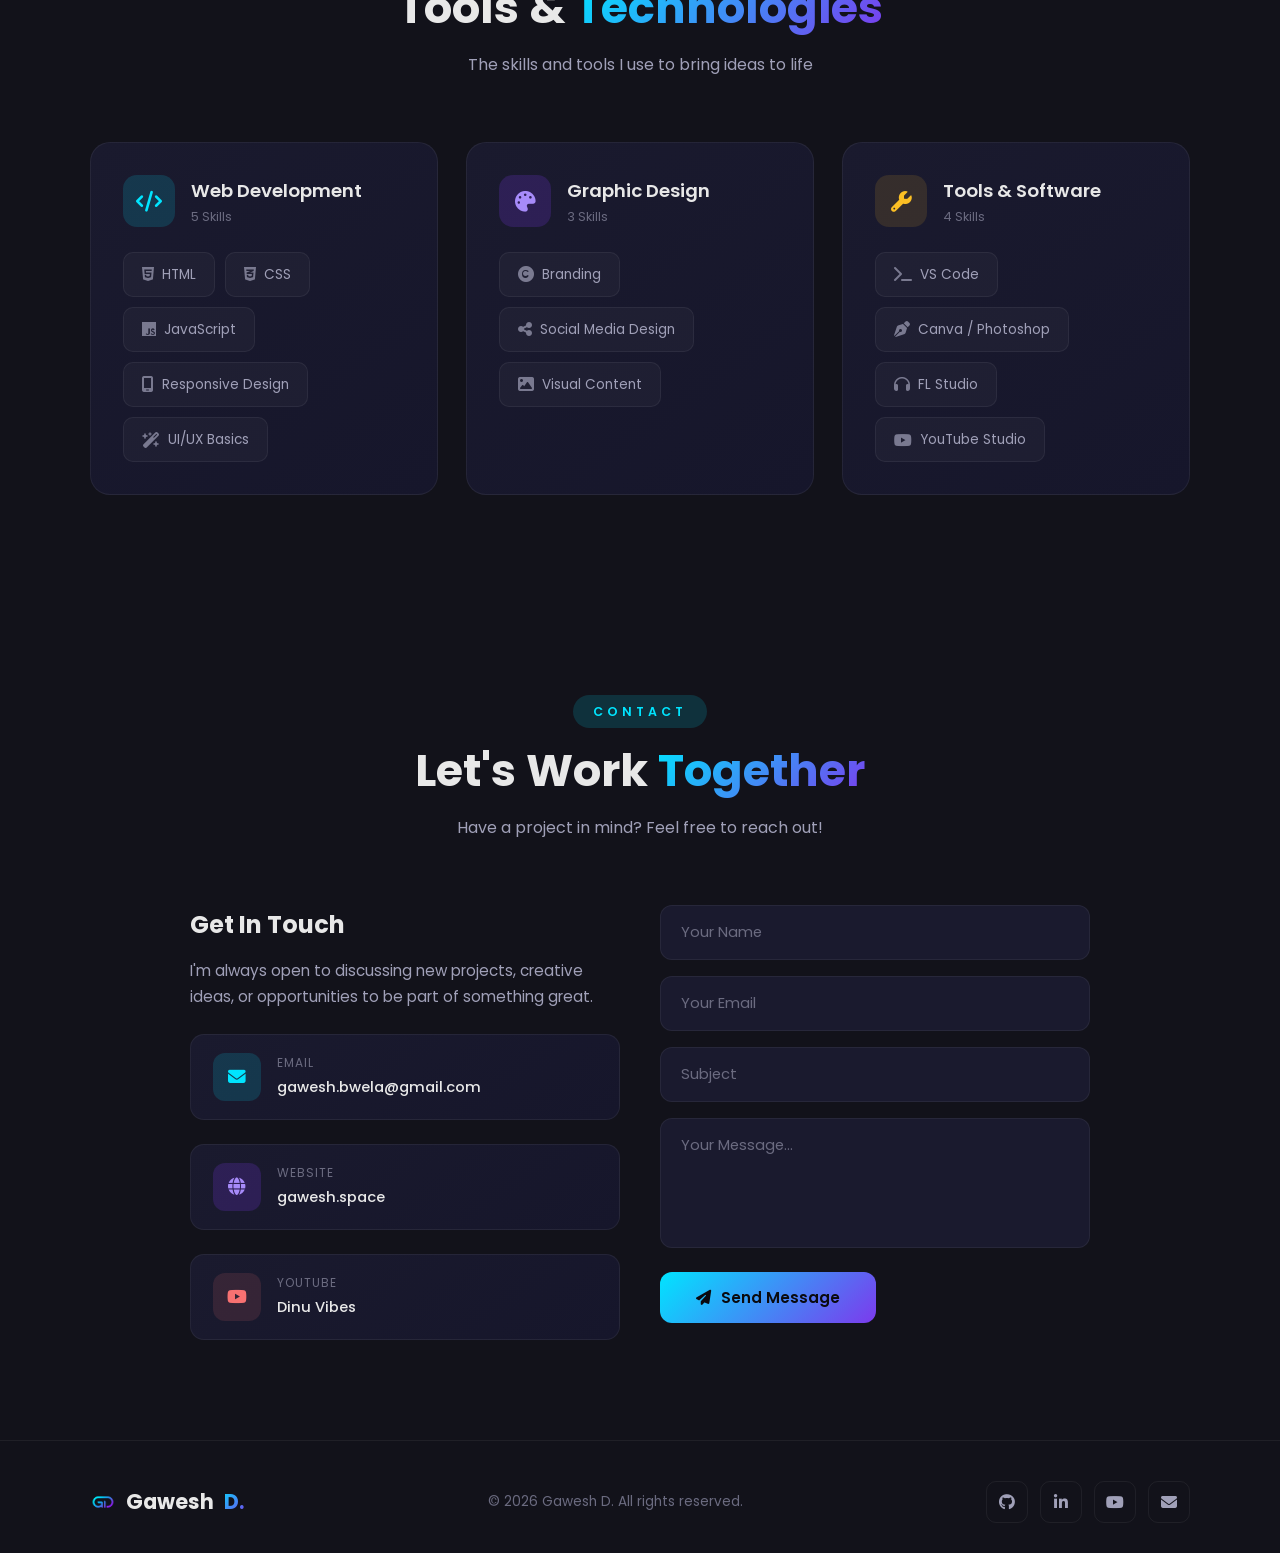
==== commit beacff67: "favicon" ====
--- a/index.html
+++ b/index.html
@@ -4,6 +4,7 @@
 <head>
   <meta charset="UTF-8" />
   <meta name="viewport" content="width=device-width, initial-scale=1.0" />
+  <link rel="icon" type="image/png" href="assests/projects/logo.png" />
   <title>Gawesh D | Portfolio</title>
   <link href="https://fonts.googleapis.com/css2?family=Poppins:wght@300;400;500;600;700;800;900&display=swap"
     rel="stylesheet" />
--- a/style.css
+++ b/style.css
@@ -170,8 +170,8 @@
  }
 
  .nav-logo-img {
-     width: 42px;
-     height: 42px;
+     width: 28px;
+     height: 28px;
      object-fit: contain;
  }
 
@@ -1563,8 +1563,8 @@
  }
 
  .footer-logo-img {
-     width: 40px;
-     height: 40px;
+     width: 26px;
+     height: 26px;
      object-fit: contain;
  }
 
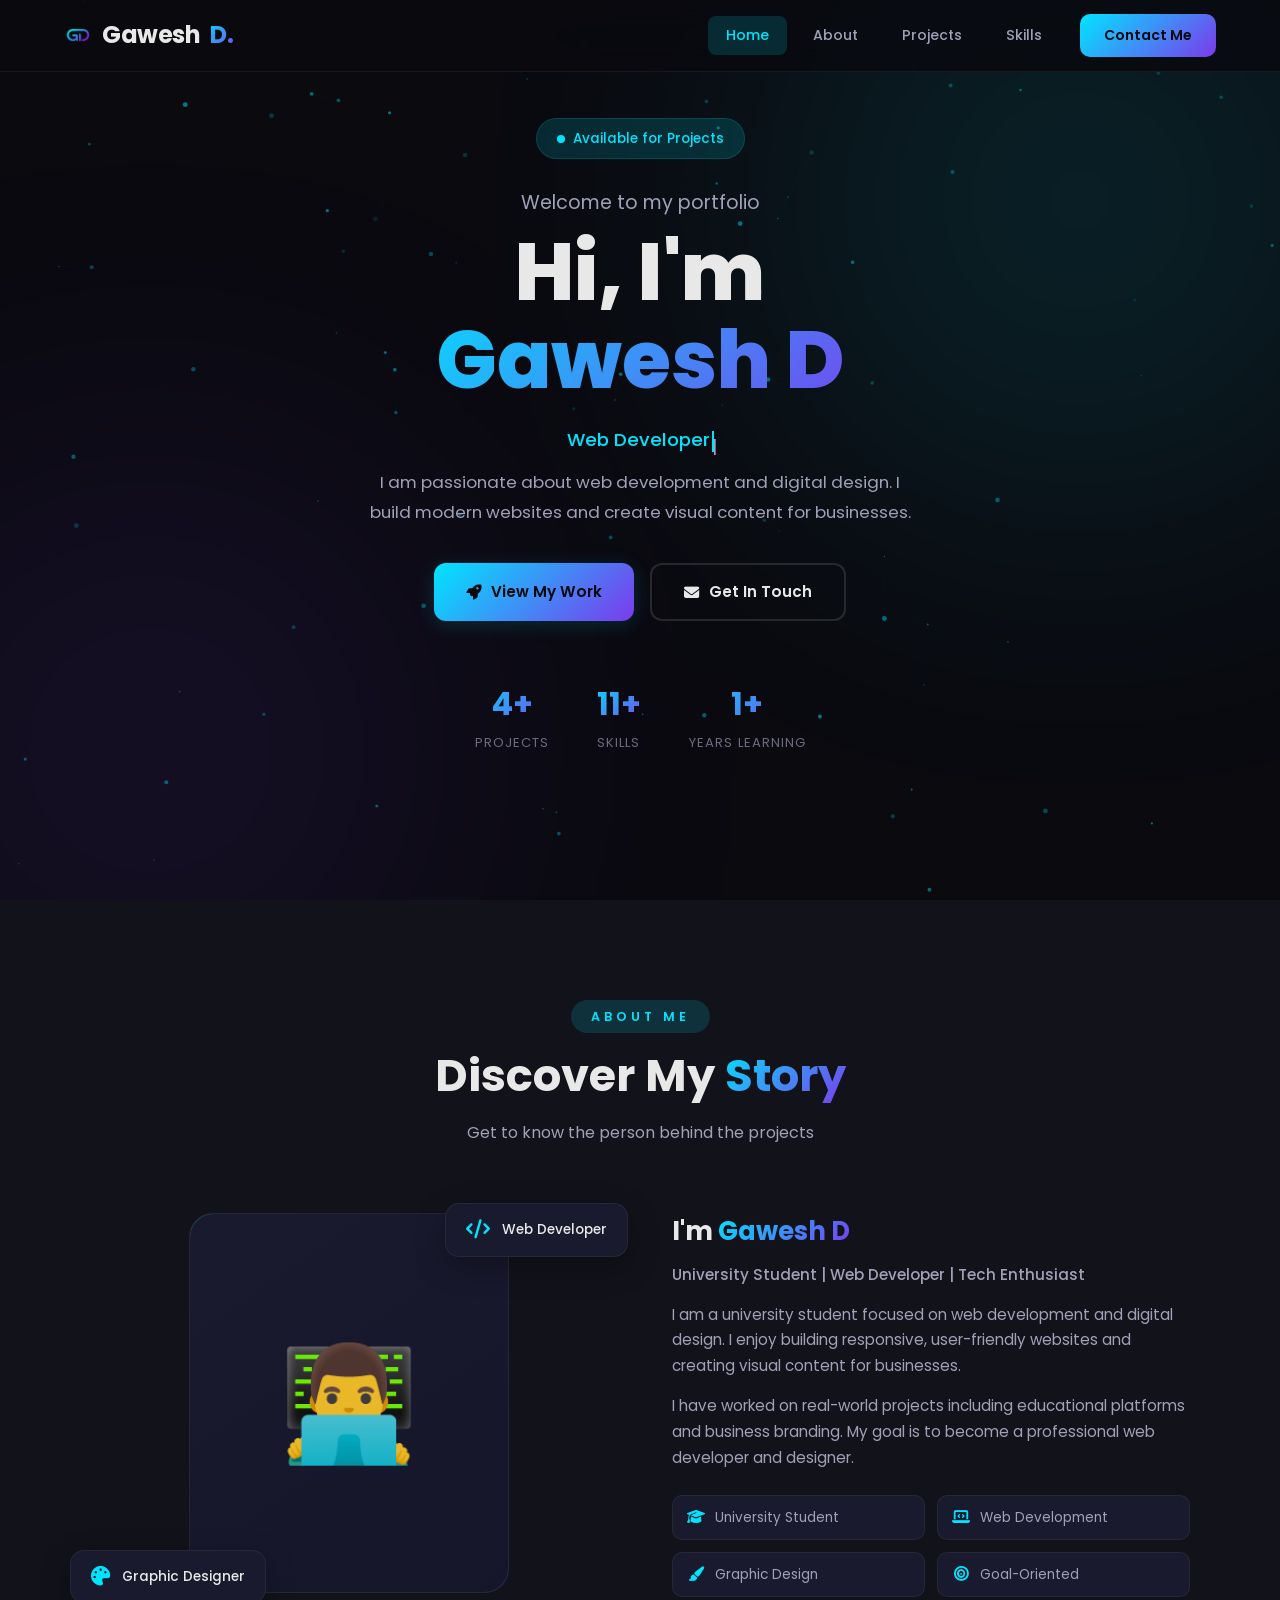
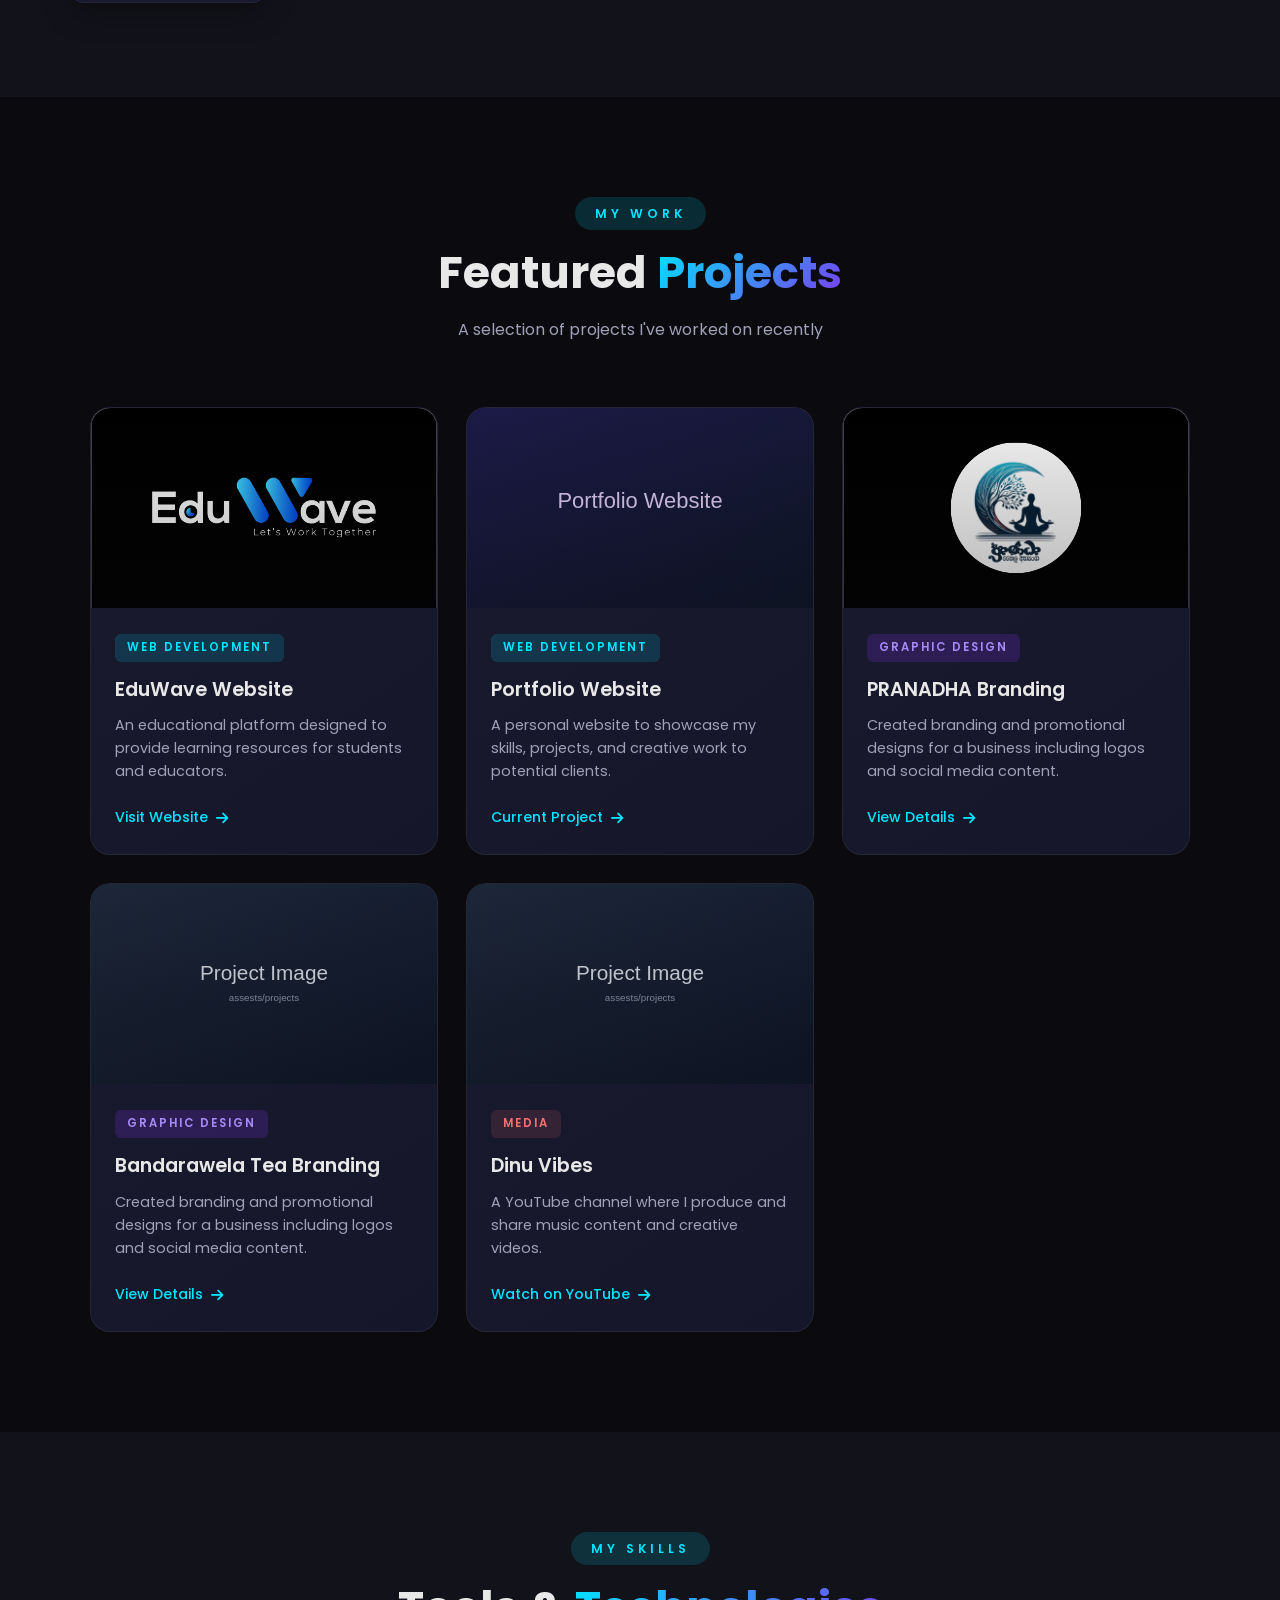
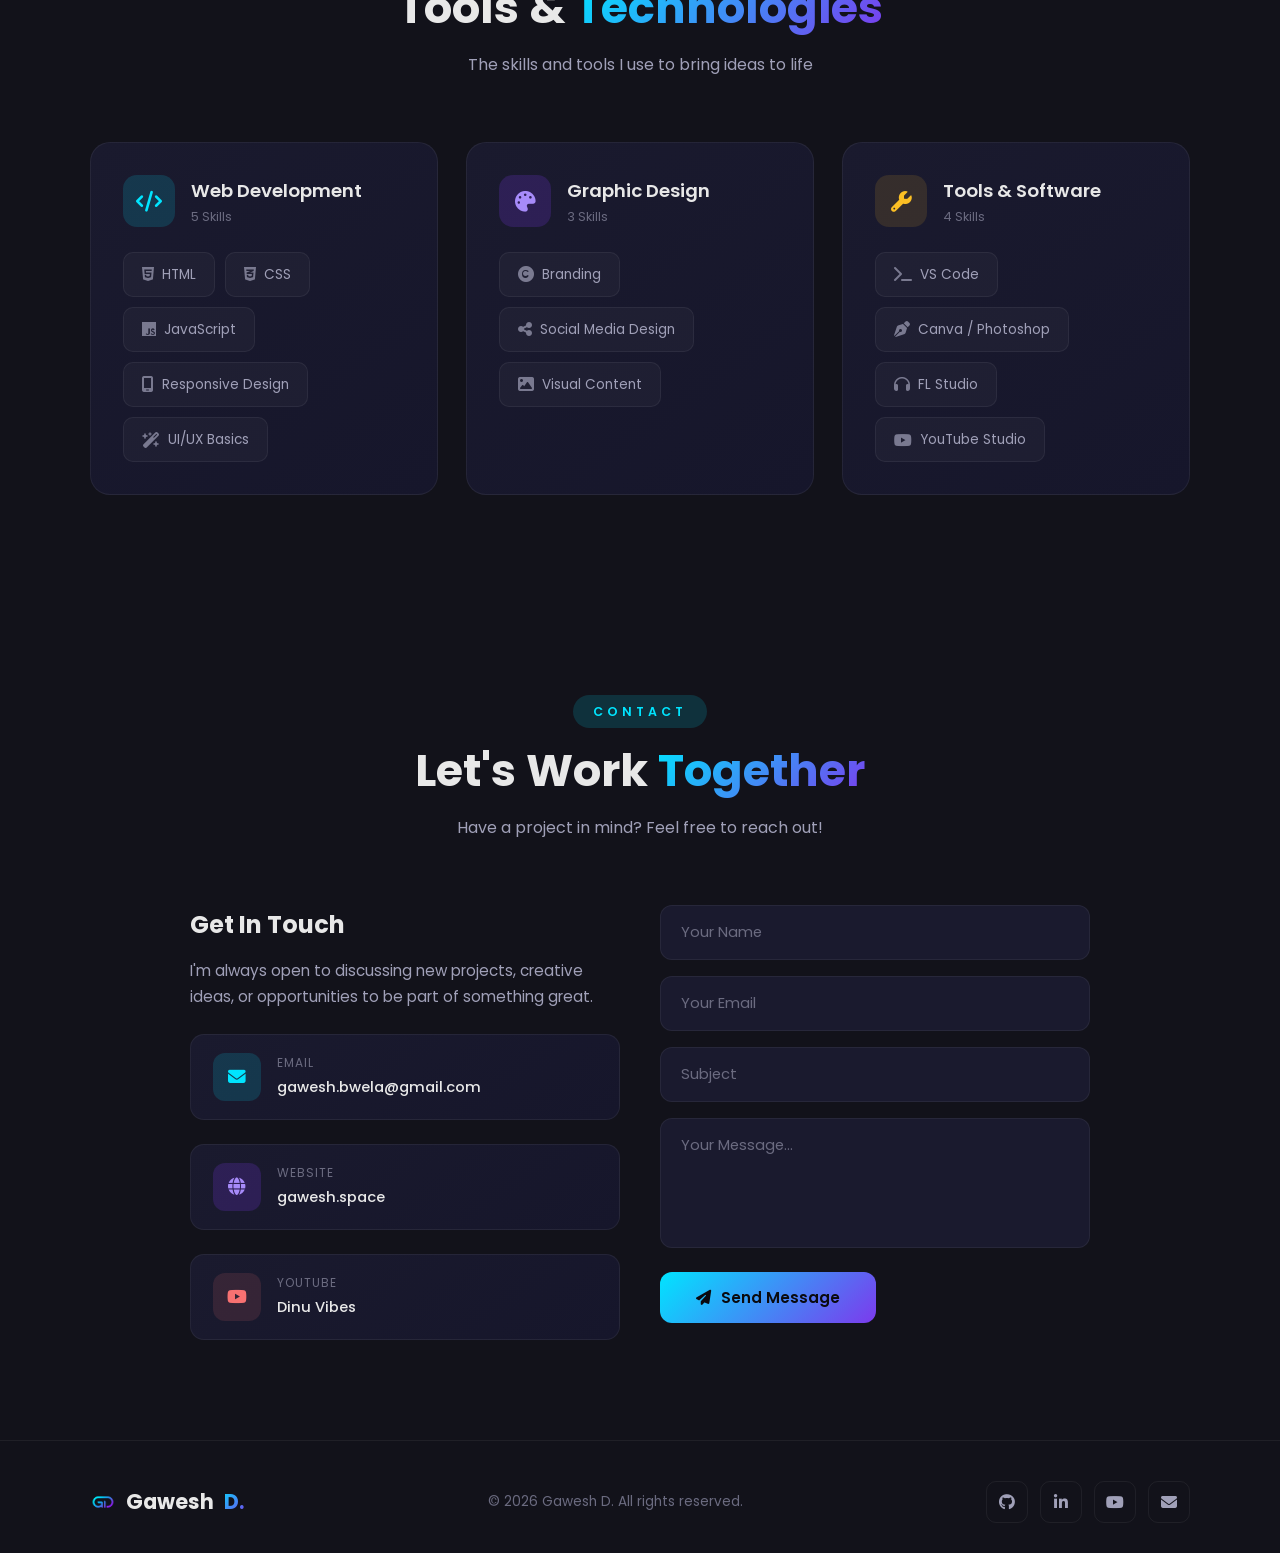
==== commit 34c232ee: "loading.gif" ====
--- a/index.html
+++ b/index.html
@@ -17,8 +17,7 @@
   <!-- Preloader -->
   <div class="preloader" id="preloader">
     <div class="preloader-inner">
-      <div class="preloader-ring"></div>
-      <div class="preloader-text">Loading</div>
+      <img src="assests/projects/loading.gif" alt="Loading" class="preloader-gif" />
     </div>
   </div>
 
--- a/style.css
+++ b/style.css
@@ -90,12 +90,14 @@
  .preloader {
      position: fixed;
      inset: 0;
-     background: var(--bg-primary);
+     background: rgba(10, 10, 15, 0.68);
      display: flex;
      align-items: center;
      justify-content: center;
      z-index: 10000;
      transition: opacity 0.6s ease, visibility 0.6s ease;
+     backdrop-filter: blur(18px) saturate(120%);
+     -webkit-backdrop-filter: blur(18px) saturate(120%);
  }
 
  .preloader.hidden {
@@ -105,33 +107,16 @@
 
  .preloader-inner {
      text-align: center;
- }
-
- .preloader-ring {
-     width: 60px;
-     height: 60px;
-     border: 3px solid var(--border);
-     border-top-color: var(--accent);
-     border-radius: 50%;
-     animation: spin 0.8s linear infinite;
-     margin: 0 auto 20px;
- }
-
- .preloader-text {
-     font-size: 1.1rem;
-     font-weight: 500;
-     background: var(--gradient-accent);
-     -webkit-background-clip: text;
-     -webkit-text-fill-color: transparent;
-     background-clip: text;
-     letter-spacing: 3px;
-     text-transform: uppercase;
- }
-
- @keyframes spin {
-     to {
-         transform: rotate(360deg);
-     }
+     display: flex;
+     align-items: center;
+     justify-content: center;
+ }
+
+ .preloader-gif {
+     width: min(180px, 45vw);
+     height: auto;
+     display: block;
+     object-fit: contain;
  }
 
  /* ===== NAVBAR ===== */
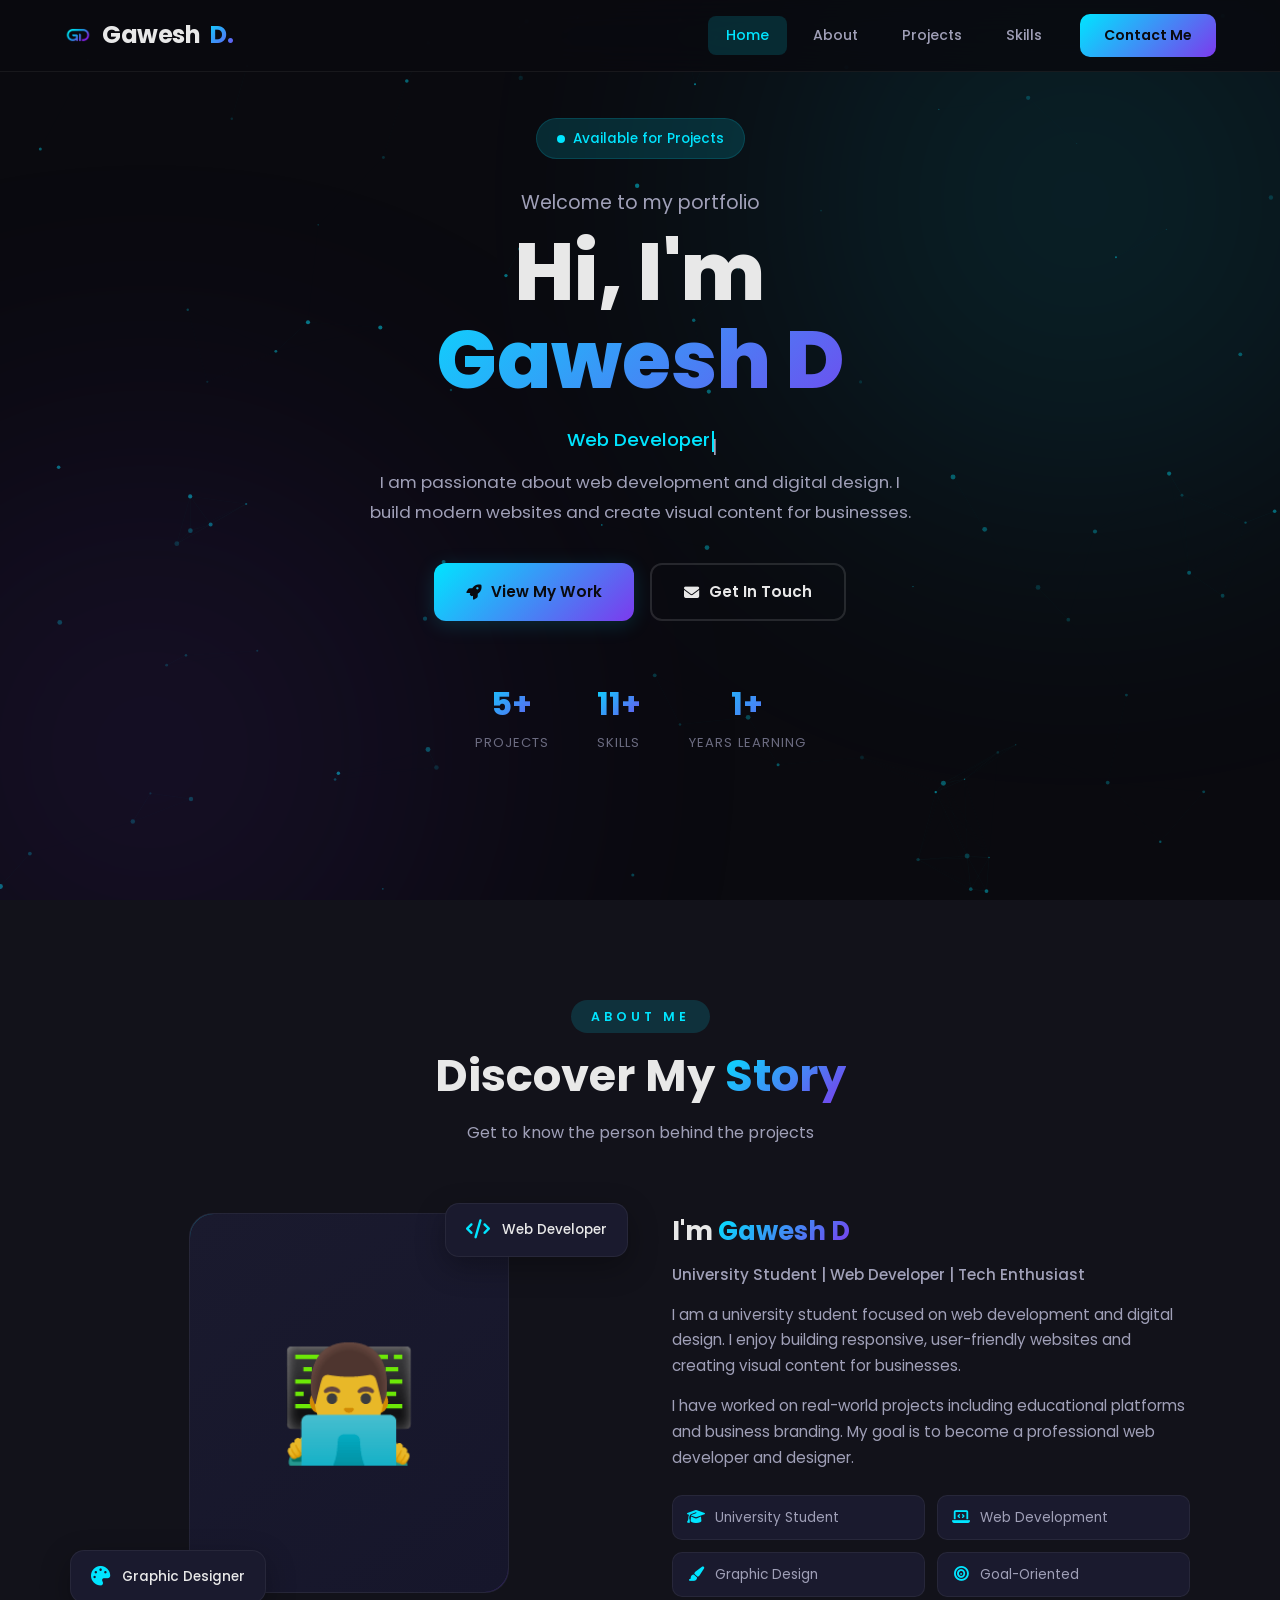
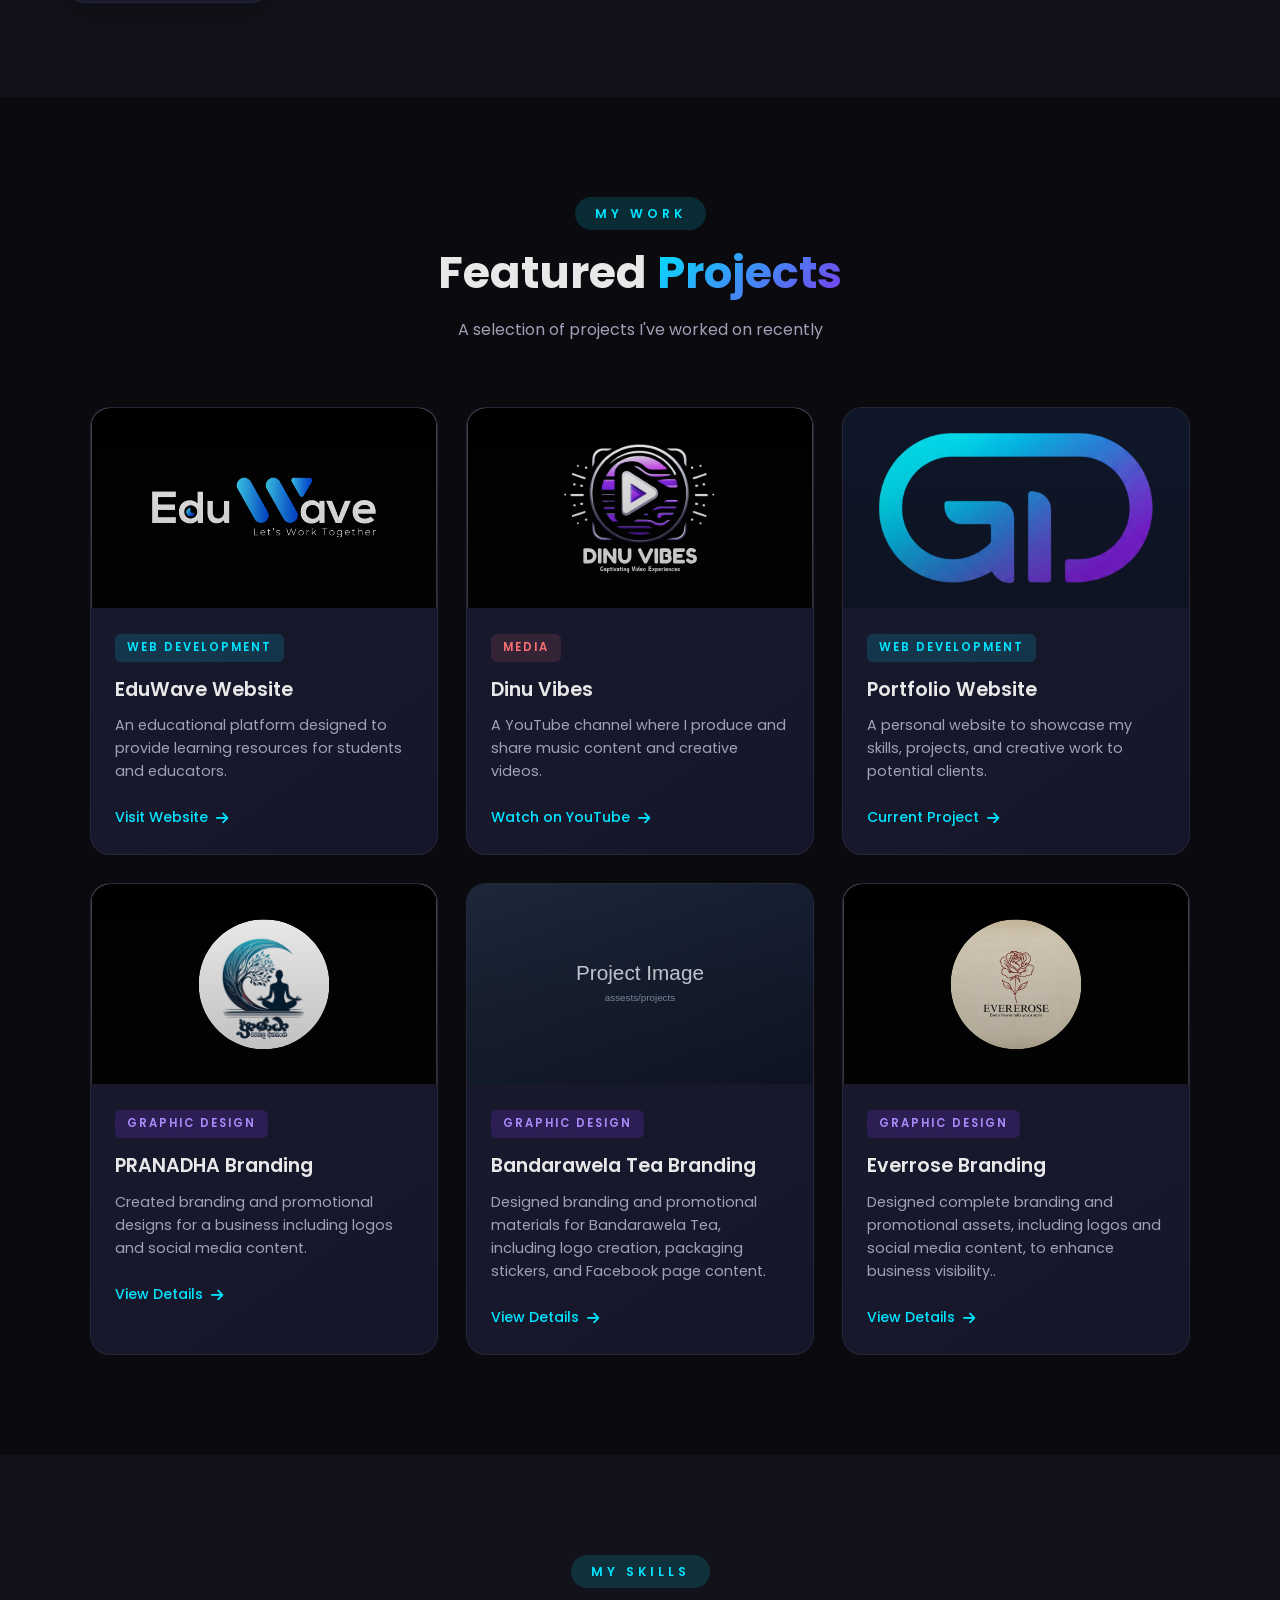
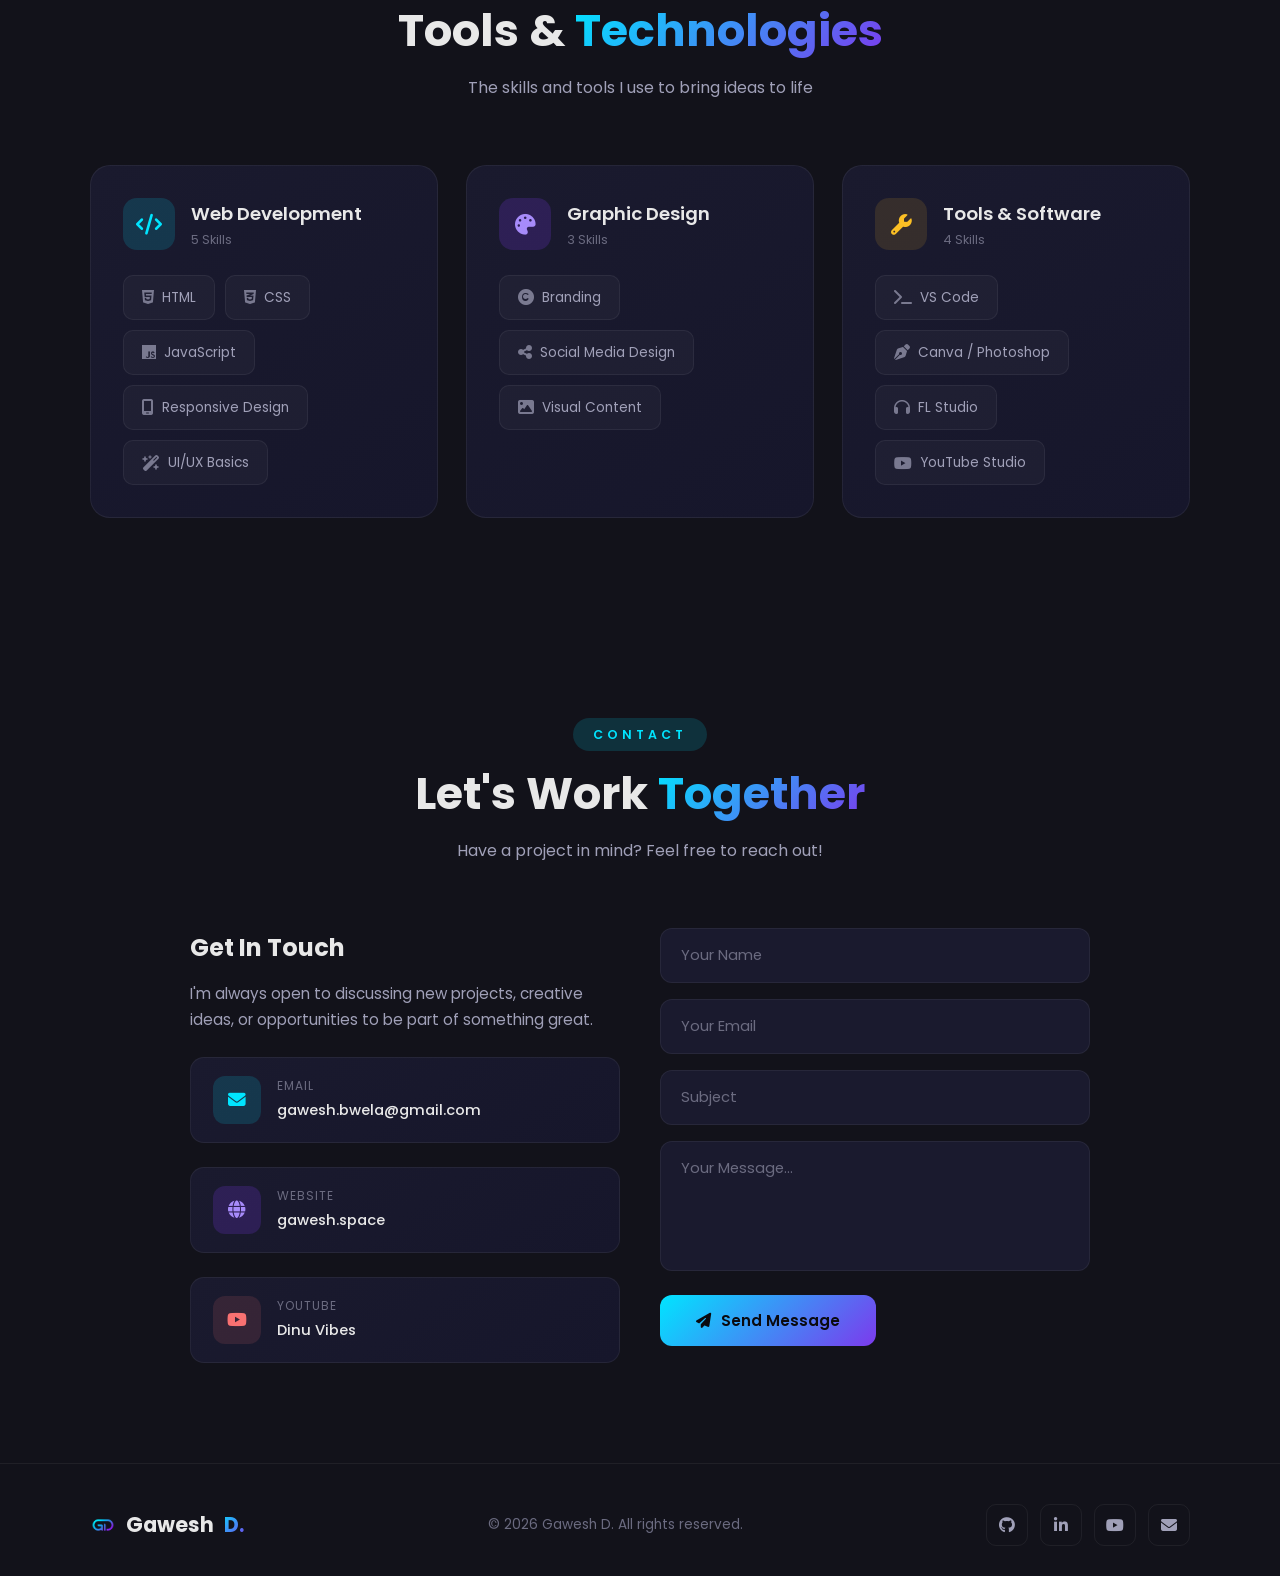
==== commit 4271307e: "projects" ====
--- a/index.html
+++ b/index.html
@@ -4,7 +4,7 @@
 <head>
   <meta charset="UTF-8" />
   <meta name="viewport" content="width=device-width, initial-scale=1.0" />
-  <link rel="icon" type="image/png" href="assests/projects/logo.png" />
+  <link rel="icon" type="image/png" href="assets/projects/logo.png" />
   <title>Gawesh D | Portfolio</title>
   <link href="https://fonts.googleapis.com/css2?family=Poppins:wght@300;400;500;600;700;800;900&display=swap"
     rel="stylesheet" />
@@ -17,7 +17,7 @@
   <!-- Preloader -->
   <div class="preloader" id="preloader">
     <div class="preloader-inner">
-      <img src="assests/projects/loading.gif" alt="Loading" class="preloader-gif" />
+      <img src="assets/projects/loading.gif" alt="Loading" class="preloader-gif" />
     </div>
   </div>
 
@@ -27,7 +27,7 @@
   <!-- Navbar -->
   <nav class="navbar" id="navbar">
     <a href="#home" class="nav-logo">
-      <img src="assests/projects/logo.png" alt="Gawesh D Logo" class="nav-logo-img" />
+      <img src="assets/projects/logo.png" alt="Gawesh D Logo" class="nav-logo-img" />
       <span>Gawesh</span><span>D.</span>
     </a>
     <div class="nav-links" id="navLinks">
@@ -236,7 +236,7 @@
   <footer class="footer">
     <div class="footer-content">
       <div class="footer-logo">
-        <img src="assests/projects/logo.png" alt="Gawesh D Logo" class="footer-logo-img" />
+        <img src="assets/projects/logo.png" alt="Gawesh D Logo" class="footer-logo-img" />
         Gawesh<span class="highlight">D.</span>
       </div>
       <p class="footer-copy">&copy; 2026 Gawesh D. All rights reserved.</p>
--- a/style.css
+++ b/style.css
@@ -113,7 +113,7 @@
  }
 
  .preloader-gif {
-     width: min(180px, 45vw);
+     width: min(120px, 28vw);
      height: auto;
      display: block;
      object-fit: contain;
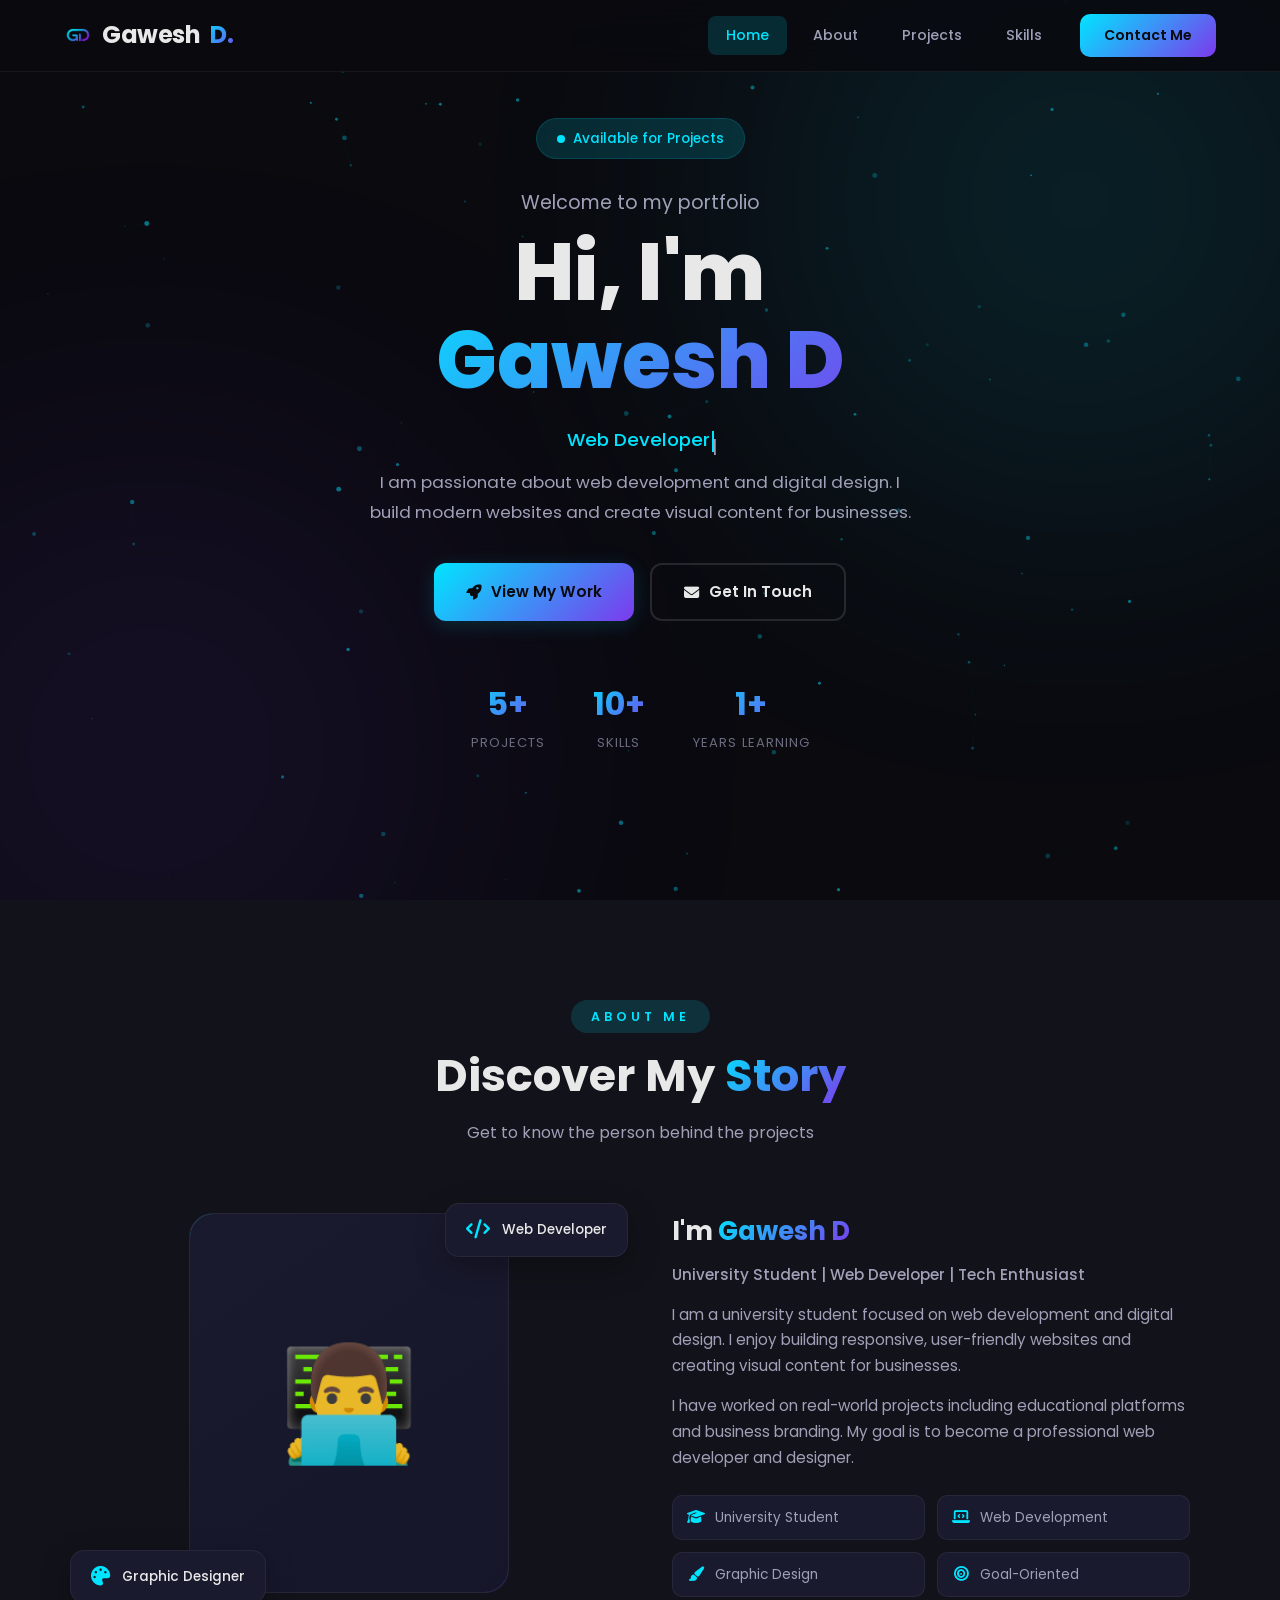
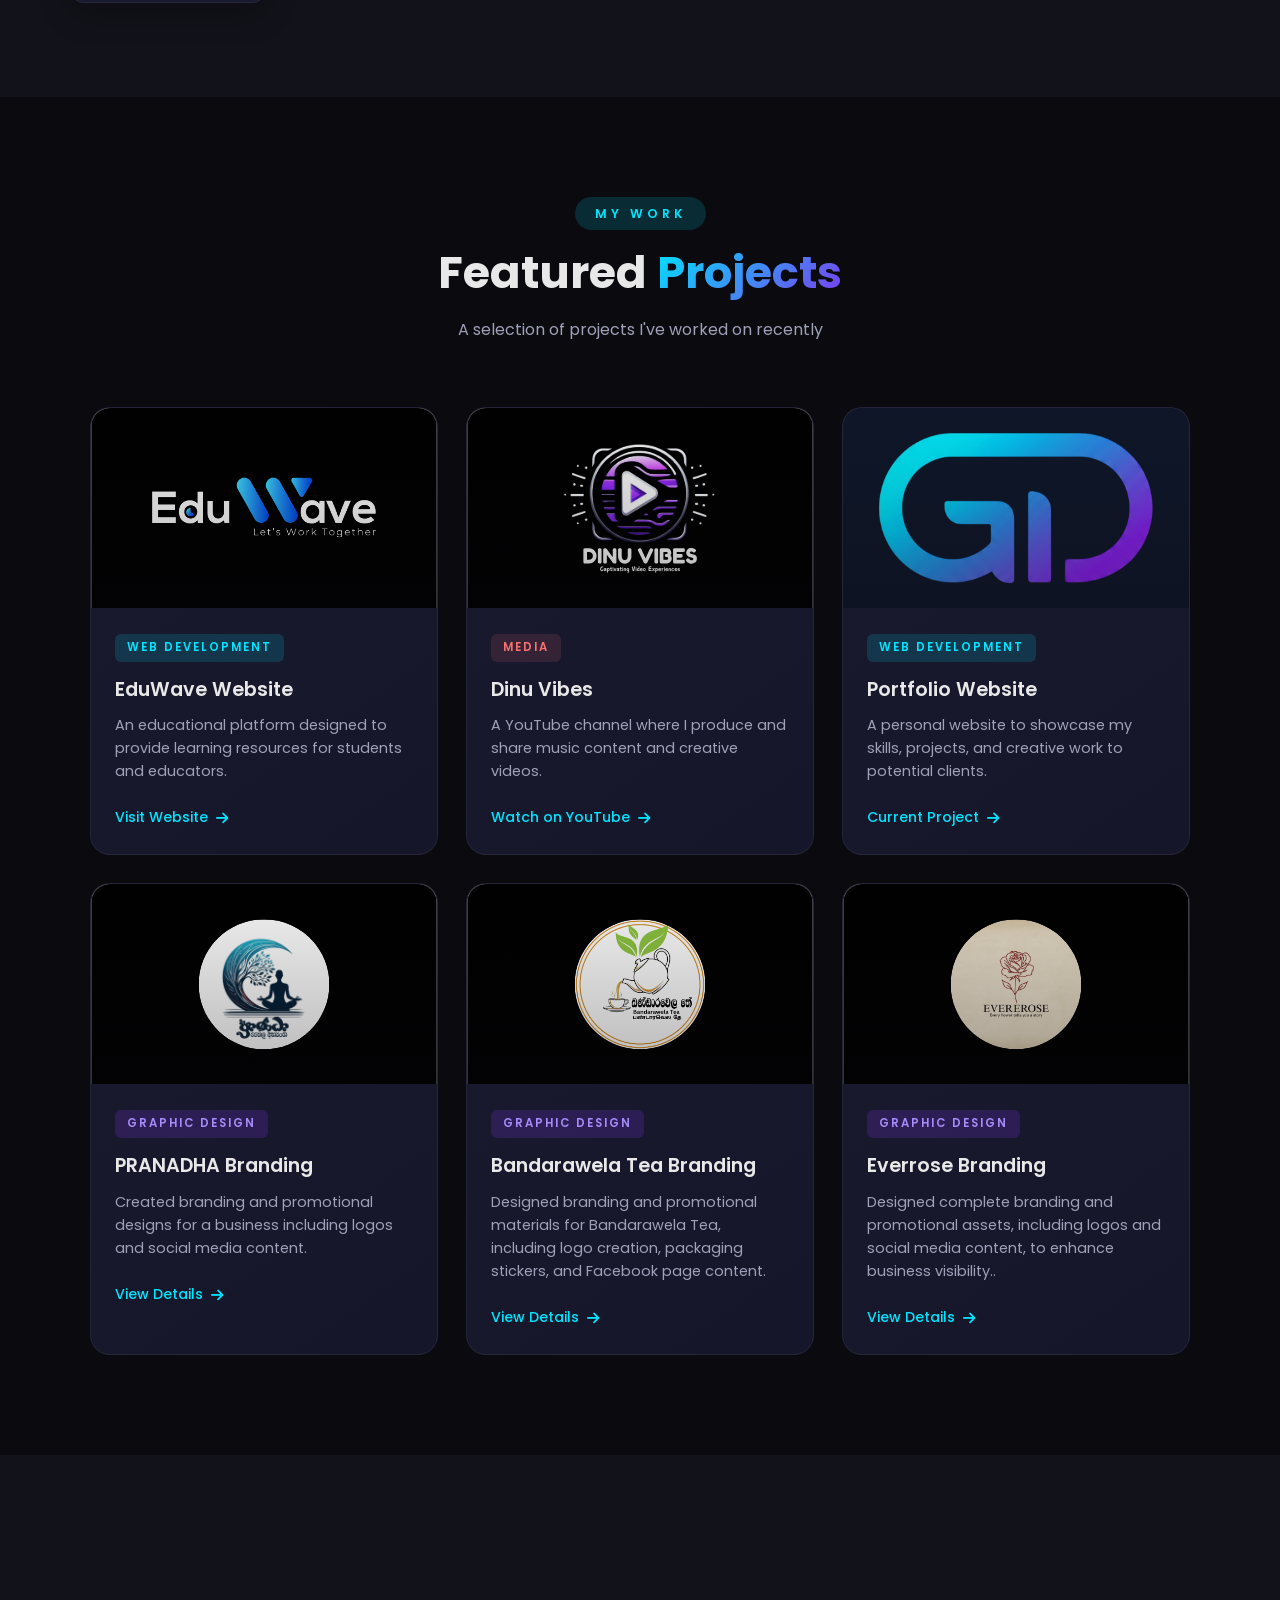
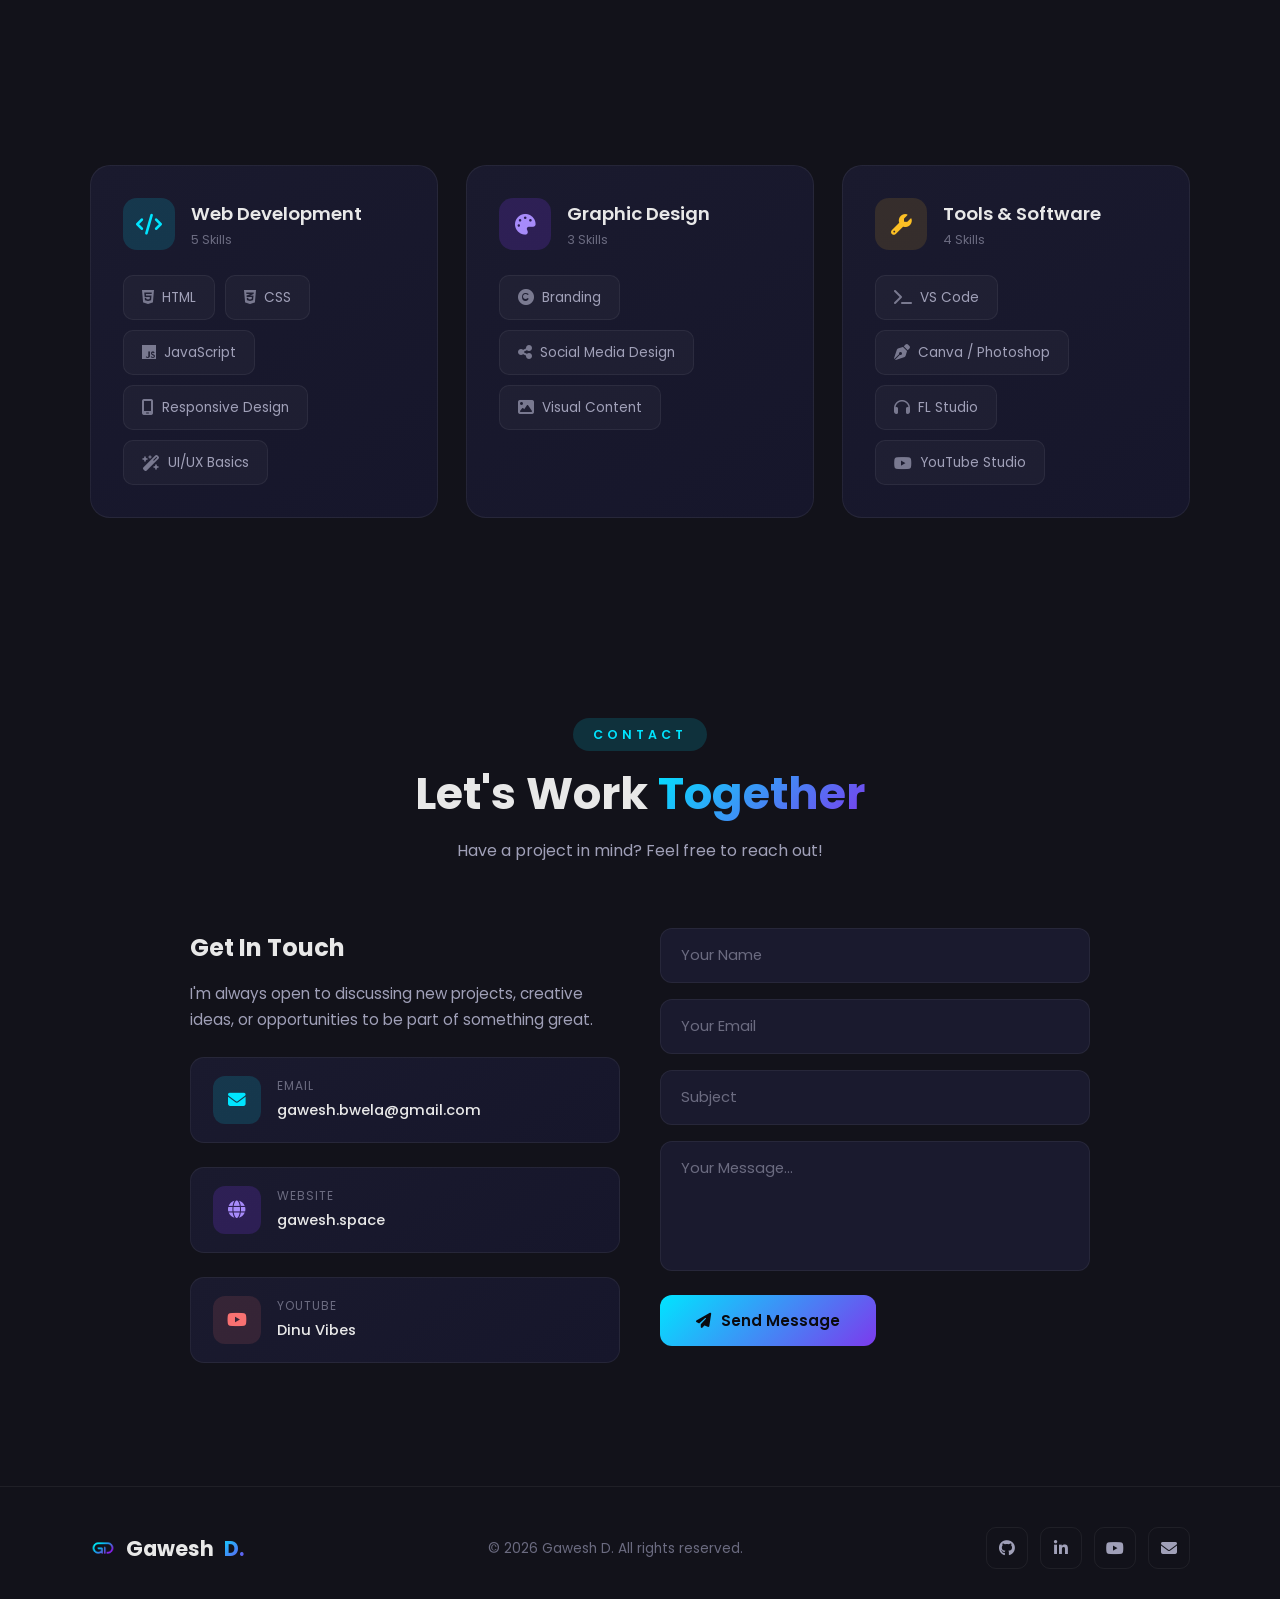
==== commit 225ac412: "formspree" ====
--- a/index.html
+++ b/index.html
@@ -211,23 +211,24 @@
             </div>
           </a>
         </div>
-        <div class="contact-form reveal-right">
-          <div class="form-group">
-            <input type="text" placeholder="Your Name" required />
-          </div>
-          <div class="form-group">
-            <input type="email" placeholder="Your Email" required />
-          </div>
-          <div class="form-group">
-            <input type="text" placeholder="Subject" />
-          </div>
-          <div class="form-group">
-            <textarea placeholder="Your Message..."></textarea>
-          </div>
-          <button class="btn-submit" type="button" id="sendBtn">
+        <form class="contact-form reveal-right" id="contactForm">
+          <div class="form-group">
+            <input type="text" name="name" placeholder="Your Name" required />
+          </div>
+          <div class="form-group">
+            <input type="email" name="email" placeholder="Your Email" required />
+          </div>
+          <div class="form-group">
+            <input type="text" name="subject" placeholder="Subject" />
+          </div>
+          <div class="form-group">
+            <textarea name="message" placeholder="Your Message..." required></textarea>
+          </div>
+          <button class="btn-submit" type="submit" id="sendBtn">
             <i class="fa-solid fa-paper-plane"></i> Send Message
           </button>
-        </div>
+          <p class="contact-status" id="contactStatus" aria-live="polite"></p>
+        </form>
       </div>
     </div>
   </section>
--- a/style.css
+++ b/style.css
@@ -1520,6 +1520,22 @@
      box-shadow: 0 8px 30px var(--accent-glow-strong);
  }
 
+ .contact-status {
+     min-height: 22px;
+     font-size: 0.88rem;
+     color: var(--text-muted);
+     margin-top: 2px;
+     padding-left: 2px;
+ }
+
+ .contact-status.success {
+     color: #4ade80;
+ }
+
+ .contact-status.error {
+     color: #f87171;
+ }
+
  /* ===== FOOTER ===== */
  .footer {
      position: relative;
